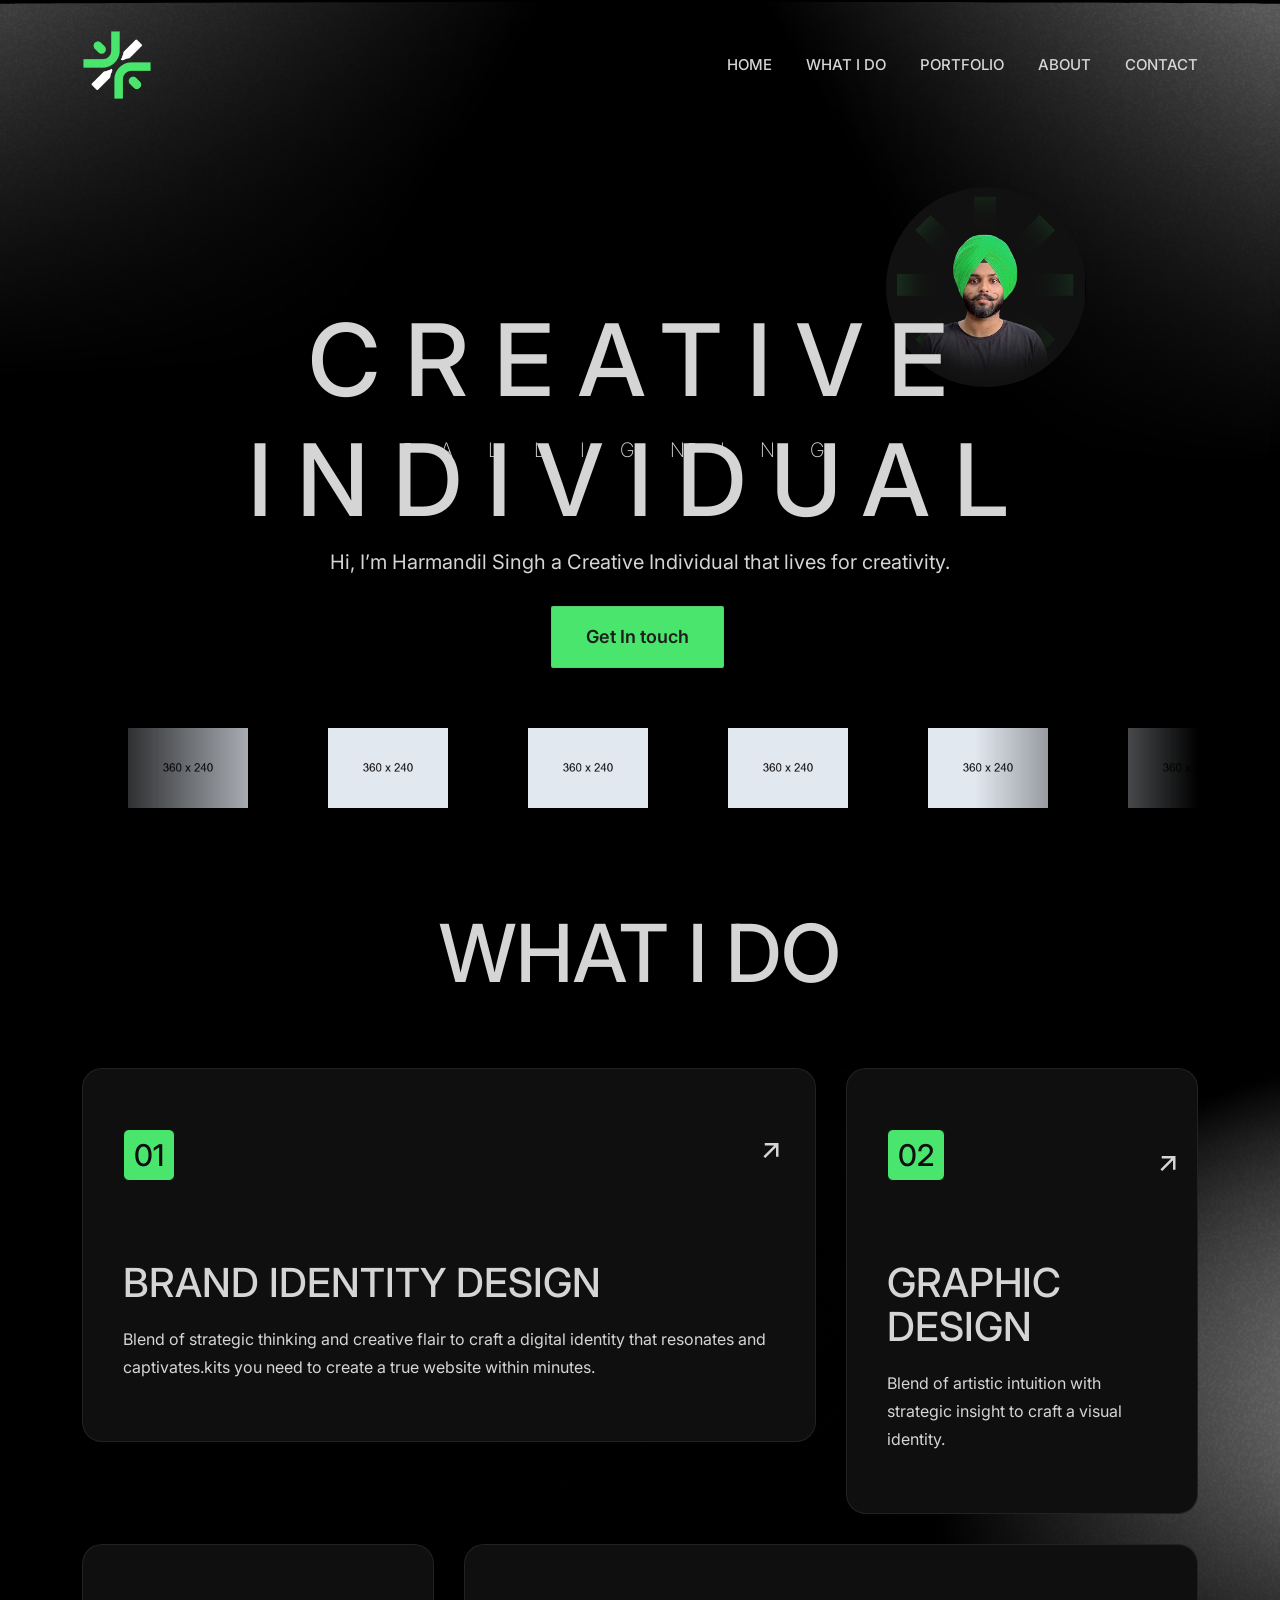
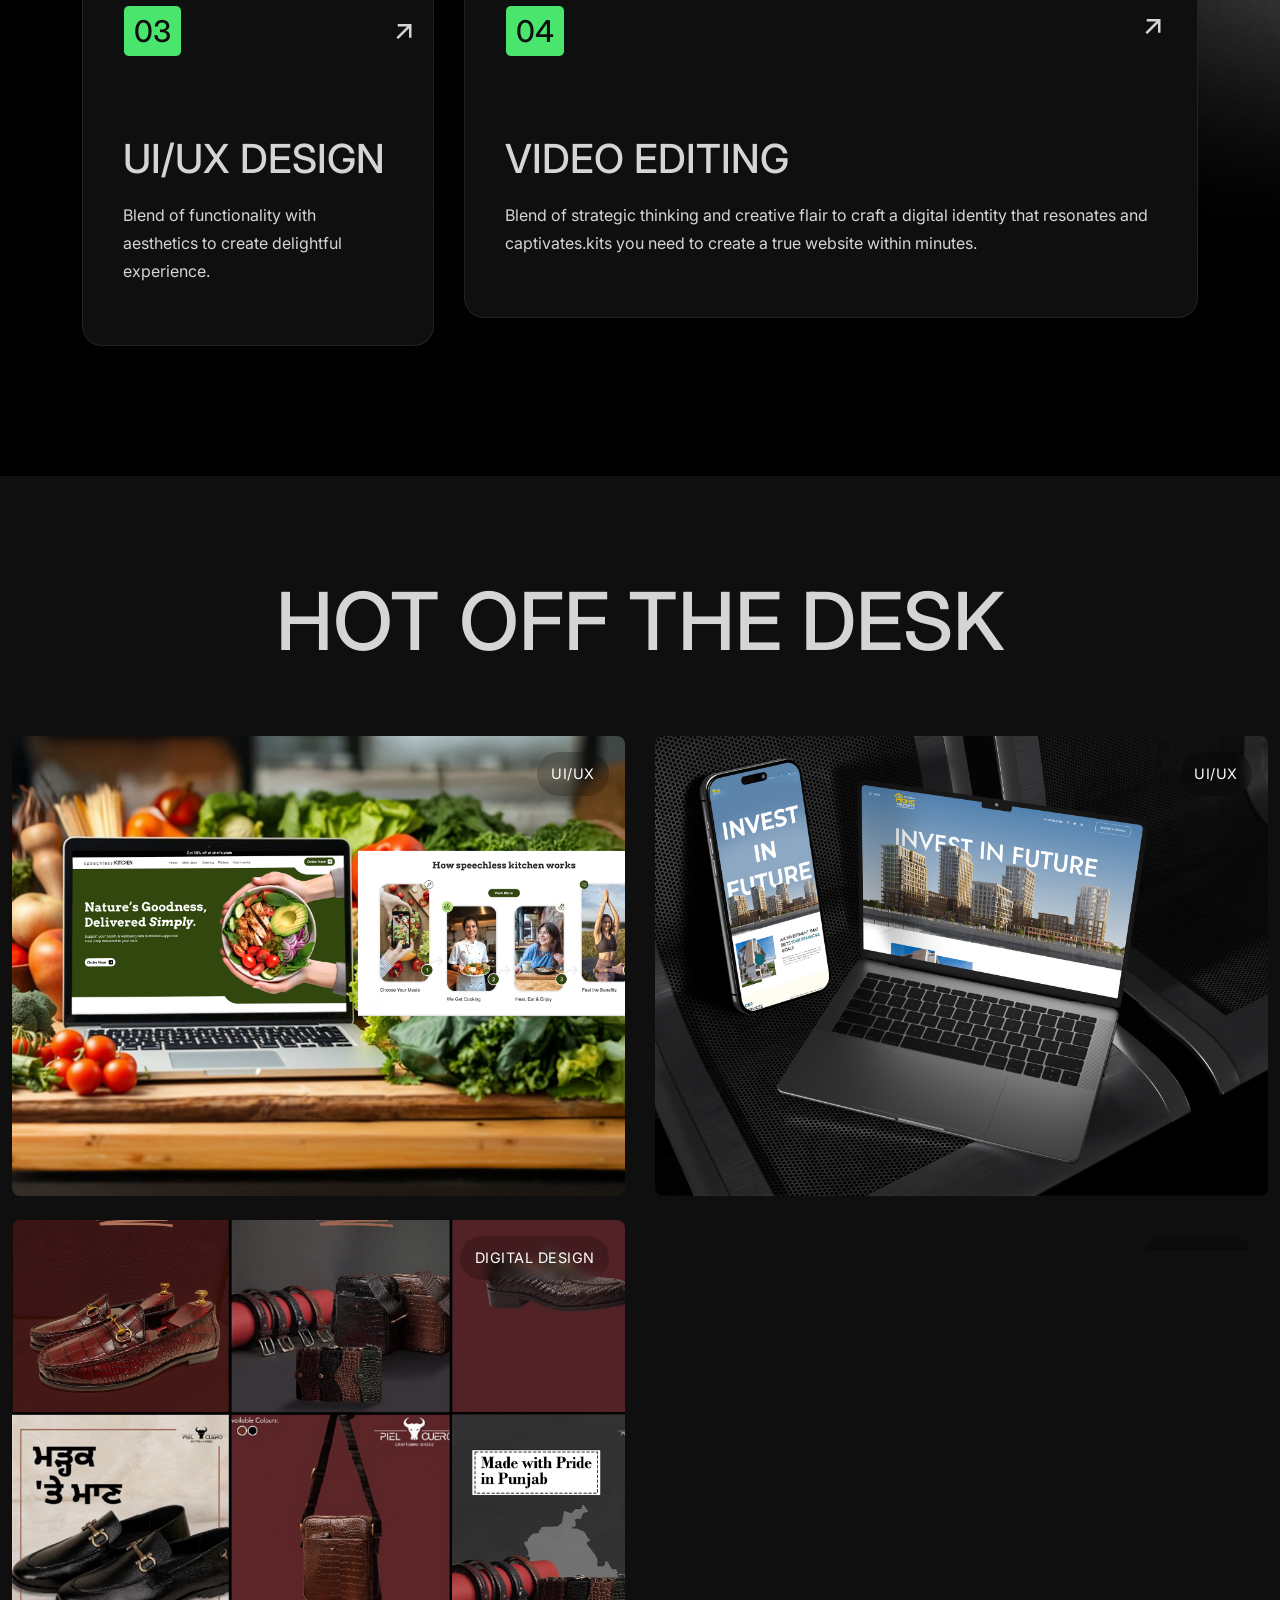
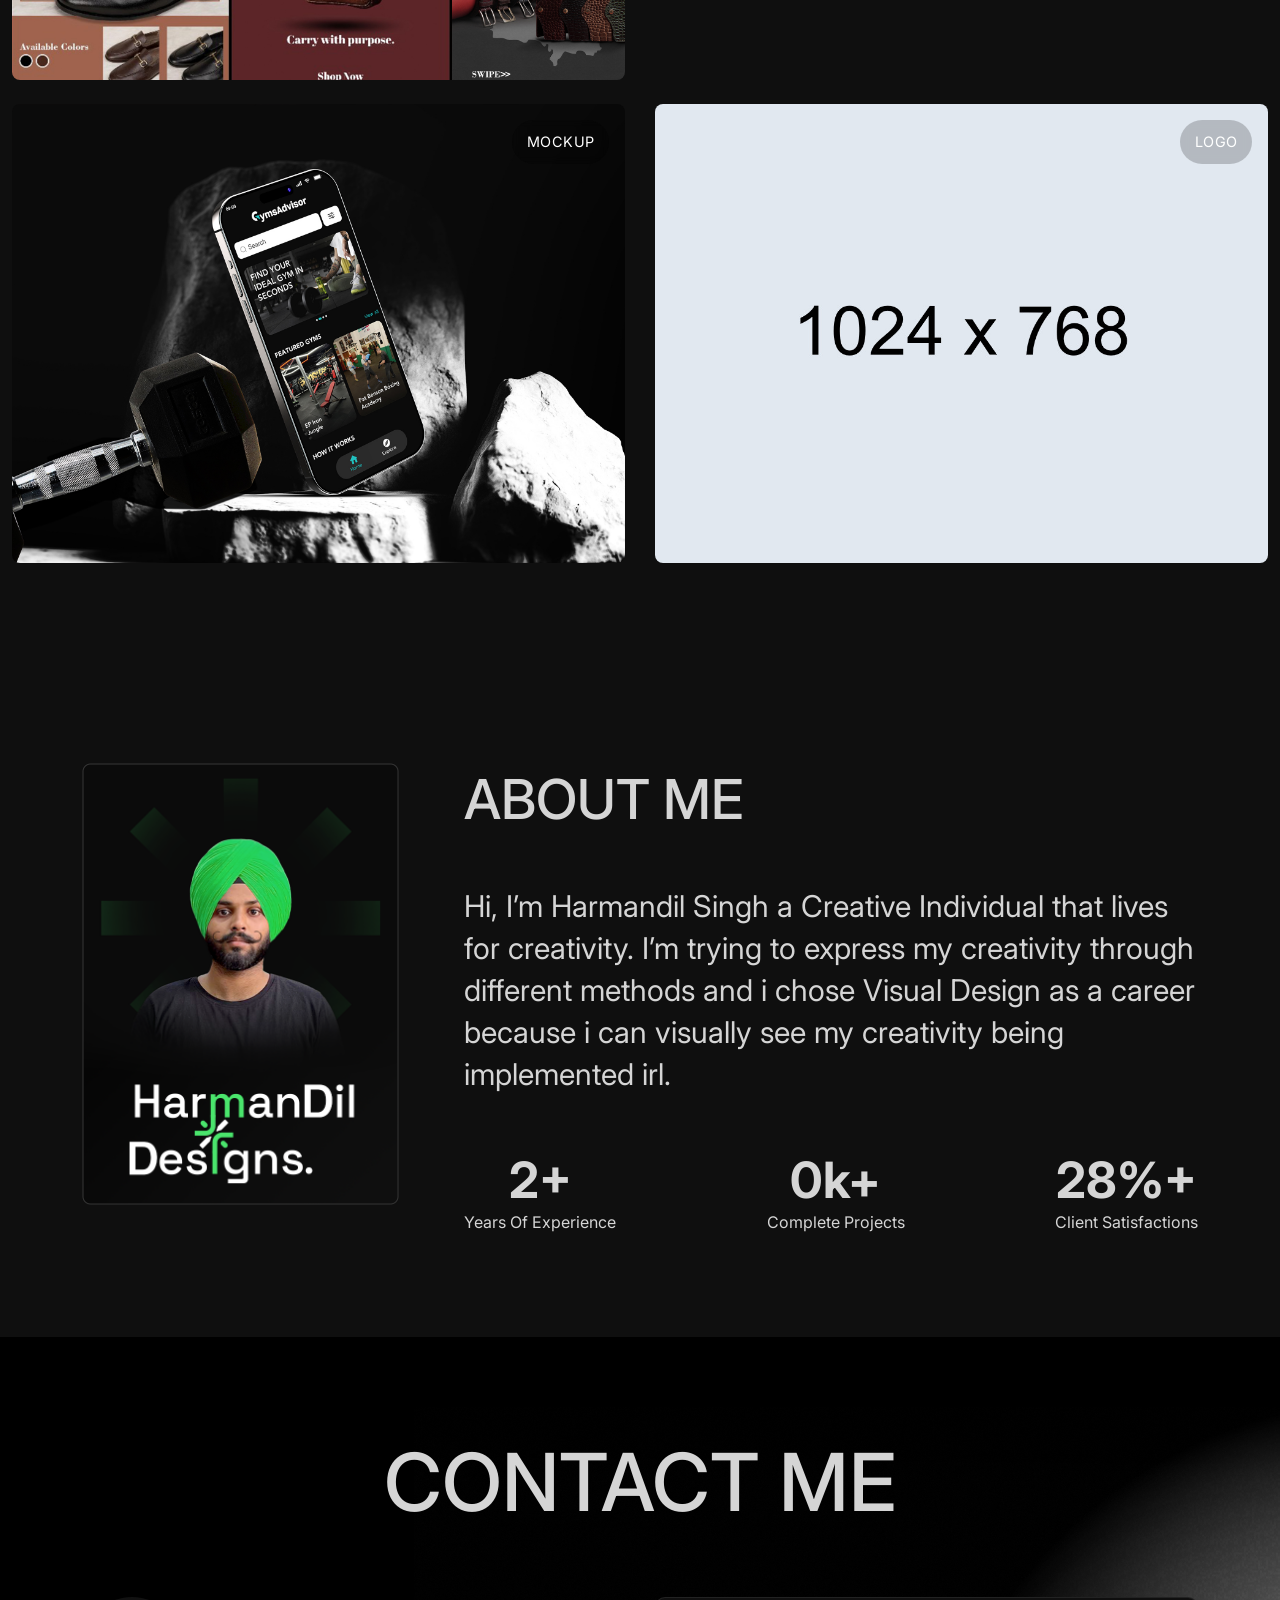
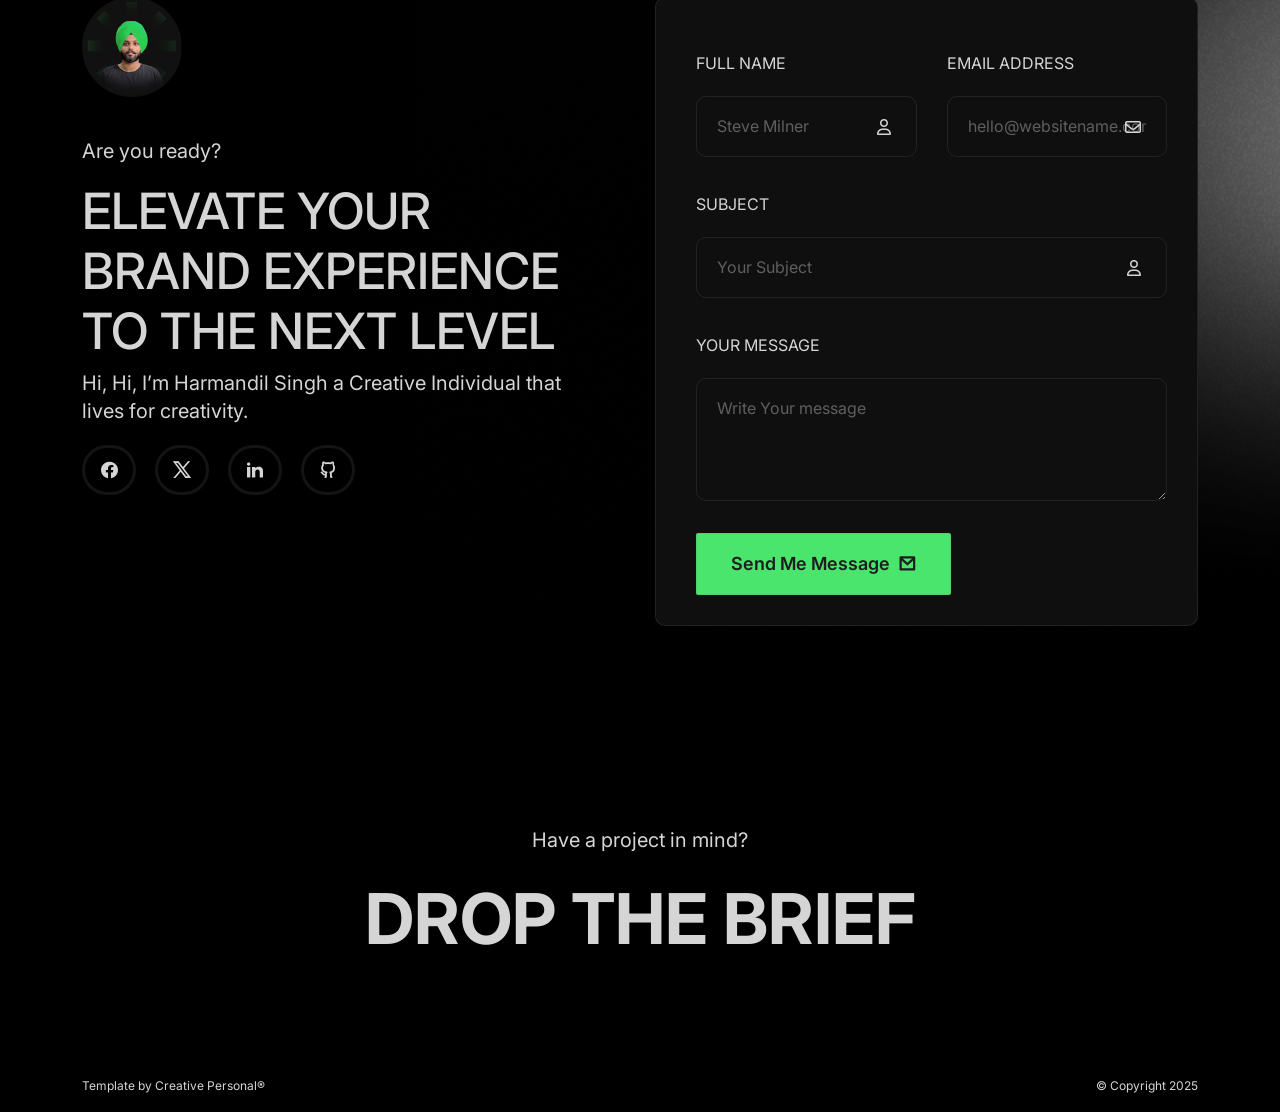
==== index-onepage.html @ 04f327f6 "Initial commit" ====
<!DOCTYPE html>
<html lang="en">

<head>
    <!-- META -->
    <meta charset="utf-8">
    <meta http-equiv="X-UA-Compatible" content="IE=edge">
    <meta name="viewport" content="width=device-width, initial-scale=1">
    <meta name="description" content="Noir - Modern Portfolio Template">
    <meta name="keywords" content="personal, portfolio new, html, one page, bootstrap, new html template, design, creative, onepage, clean, modern">
    <meta name="author" content="Tanvir Hossain">
    <!-- PAGE TITLE -->
    <title>HarmanDil Designs</title>
    <link rel="icon" type="image/x-icon" href="assets/images/favicon.png">
    <!-- ALL GOOGLE FONTS -->
    <link rel="preconnect" href="https://fonts.googleapis.com">
    <link rel="preconnect" href="https://fonts.gstatic.com" crossorigin>
    <link href="https://fonts.googleapis.com/css2?family=Inter:ital,opsz,wght@0,14..32,100..900;1,14..32,100..900&family=Plus+Jakarta+Sans:ital,wght@0,200..800;1,200..800&display=swap" rel="stylesheet">
    <!-- BOOTSTRAP CSS -->
    <link rel="stylesheet" href="assets/css/bootstrap.min.css" />
    <!-- FONT AWESOME CSS -->
    <link rel="stylesheet" href="assets/css/font-awesome-pro.css" />
    <!-- FONT AWESOME CSS -->
    <link rel="stylesheet" href="assets/fonts/remixicon.css" />
    <!-- MAGNIFIC CSS -->
    <link rel="stylesheet" href="assets/css/magnific-popup.css">
    <!-- NICE SELECT CSS -->
    <link rel="stylesheet" href="assets/css/nice-select.min.css" />
    <!-- ANIMATE CSS -->
    <link rel="stylesheet" href="assets/css/animate.min.css" />
    <!-- MOBILE MENU CSS -->
    <link rel="stylesheet" href="assets/css/mobilemenu.css" />
    <link rel="stylesheet" href="assets/css/swiper-bundle.css" />
    <!-- SPACING CSS -->
    <link rel="stylesheet" href="assets/css/spacing.css" />
    <link rel="stylesheet" href="assets/css/blog.css" />
    <!-- MAIN STYLE CSS -->
    <link rel="stylesheet" href="assets/css/style.css" />
    <!-- RESPONSIVE CSS -->
    <link rel="stylesheet" href="assets/css/responsive.css">
    <!-- HTML5 shim and Respond.js IE8 support of HTML5 elements and media queries -->
    <!-- WARNING: Respond.js doesn't work if you view the page via file:// -->
    <!--[if lt IE 9]>
      <script src="https://oss.maxcdn.com/html5shiv/3.7.2/html5shiv.min.js"></script>
      <script src="https://oss.maxcdn.com/respond/1.4.2/respond.min.js"></script>
    <![endif]-->
</head>

<body>
    <!-- START PRELOADER AREA-->
    <div class="preloader">
        <svg viewbox="0 0 1000 1000" preserveaspectratio="none">
            <path id="preloaderSvg" d="M0,1005S175,995,500,995s500,5,500,5V0H0Z"></path>
        </svg>
        <div class="preloader-heading">
            <div class="load-text">
                <span>A</span>
                <span>l</span>
                <span>l</span>
                <span>i</span>
                <span>g</span>
                <span>n</span>
                <span>i</span>
                <span>n</span>
                <span>g</span>        
            </div>
        </div>
    </div>
    <!-- END PRELOADER AREA -->
    <!-- START SCROOL UP DESIGN AREA -->
    <div class="progress-wrap cursor-pointer">
        <i class="ri-arrow-up-s-line"></i>
        <svg class="progress-circle svg-content" width="100%" height="100%" viewBox="-1 -1 102 102">
            <path d="M50,1 a49,49 0 0,1 0,98 a49,49 0 0,1 0,-98" />
        </svg>
    </div>
    <!-- / END SCROOL UP DESIGN AREA -->
    <!-- START MAGIC CURSOR AND BALL AREA-->
    <div id="magic-cursor">
        <div id="ball"></div>
    </div>
    <!-- / END MAGIC CURSOR AND BALL AREA-->
    <!-- START MENU DESIGN AREA-->
    <header class="main-header">
        <div class="header-upper">
            <div class="container">
                <div class="header-inner">
                    <div class="row align-items-center">
                        <div class="col-xl-2 col-lg-2 col-md-6 col-6 col-sm-3">
                            <div class="logo-area">
                                <div class="logo">
                                    <a href="index-onepage.html"><img src="assets/images/logo.png" alt=""></a>
                                </div>
                            </div>
                        </div>
                        <div class="col-xl-10 col-lg-10 col-md-6 col-6 col-sm-9">
                            <div class="main-menu">
                                <nav id="mobile-menu">
                                    <ul class="onepage">
                                        <li><a href="index-onepage.html" class="linkstyle">Home</a></li>
                                        <li><a href="#services" class="linkstyle">What I Do</a></li>
                                        <li><a href="three-column.html" class="linkstyle">Portfolio</a></li>
                                        <li><a href="#about" class="linkstyle">about</a></li>
                                        <li><a href="#contact" class="linkstyle">Contact</a></li>
                                    </ul>
                                </nav>
                            </div>
                            <div class="side-menu-icon d-lg-none text-end">
                                <a href="javascript:void(0)" class="info-toggle-btn f-right sidebar-toggle-btn"><i class="fal fa-bars"></i></a>
                            </div>
                        </div>
                    </div>
                </div>
            </div>
        </div>
    </header>
    <!-- // END MENU DESIGN AREA-->
    <!-- START MOBILE MENU DESIGN AREA-->
    <div class="sidebar__area">
        <div class="sidebar__wrapper">
            <div class="sidebar__close">
                <button class="sidebar__close-btn" id="sidebar__close-btn">
                    <i class="fal fa-times"></i>
                </button>
            </div>
            <div class="sidebar__content mt-50 mb-20">
                <div class="mobile-menu fix"></div>
            </div>
        </div>
    </div>
    <div class="body-overlay"></div>
    <!-- // END MOBILE MENU DESIGN AREA-->
    <!-- START HEADER DESIGN AREA -->
    <section id="home" class="main-hero-area">
        <div class="container">
            <div class="row">
                <div class="col-lg-12">
                    <!-- START HERO DESIGN AREA -->
                    <div class="hero-content wow fadeInUp text-center delay-0-2s">
                        <img src="assets/images/about/me.jpg" alt="">
                        <h2>Creative <br> Individual</h2>
                        <p>Hi, I’m Harmandil Singh a Creative Individual that lives for creativity.</p>
                        <a class="theme-btn" href="#contact">Get In touch</a>
                    </div>
                    <!-- / END HERO DESIGN AREA -->
                    <div class="company-list">
                        <div class="scroller" data-direction="left" data-speed="slow">
                            <div class="scroller__inner">
                                <img src="assets/images/client-logos/partner1.png" alt="Company" />
                                <img src="assets/images/client-logos/partner2.png" alt="Company" />
                                <img src="assets/images/client-logos/partner3.png" alt="Company" />
                                <img src="assets/images/client-logos/partner4.png" alt="Company" />
                                <img src="assets/images/client-logos/partner5.png" alt="Company" />
                                <img src="assets/images/client-logos/partner6.png" alt="Company" />
                                <img src="assets/images/client-logos/partner7.png" alt="Company" />
                            </div>
                        </div>
                    </div>
                </div>
            </div>
        </div>
    </section>
    <!-- / END HEADER DESIGN AREA -->
    <!-- START SERVICE DESIGN AREA -->
    <section id="services" class="services-area">
        <div class="container">
            <div class="row">
                <div class="col-xl-12 col-lg-12">
                    <div class="section-title section-black-title wow fadeInUp delay-0-2s">
                        <h2>What I Do</h2>
                    </div>
                </div>
            </div>
            <div class="row">
                <!-- START SINGLE SERVICE DESIGN AREA -->
                <div class="col-lg-8 col-md-7">
                    <div class="service-item wow fadeInUp delay-0-2s">
                        <i class="ri-arrow-right-up-line"></i>
                        <h5>01</h5>
                        <h4>Brand Identity Design</h4>
                        <p>Blend of strategic thinking and creative flair to craft a digital identity that resonates and captivates.kits you need to create a true website within minutes.</p>
                    </div>
                </div>
                <!-- / END SINGLE SERVICE DESIGN AREA -->
                <!-- START SINGLE SERVICE DESIGN AREA -->
                <div class="col-lg-4 col-md-5">
                    <div class="service-item wow fadeInUp delay-0-4s">
                        <i class="ri-arrow-right-up-line"></i>
                        <h5>02</h5>
                        <h4>Graphic Design</h4>
                        <p>Blend of artistic intuition with strategic insight to craft a visual identity.</p>
                    </div>
                </div>
                <!-- / END SINGLE SERVICE DESIGN AREA -->
                <!-- START SINGLE SERVICE DESIGN AREA -->
                <div class="col-lg-4 col-md-5">
                    <div class="service-item wow fadeInUp delay-0-6s">
                        <i class="ri-arrow-right-up-line"></i>
                        <h5>03</h5>
                        <h4>UI/UX Design</h4>
                        <p>Blend of functionality with aesthetics to create delightful experience.</p>
                    </div>
                </div>
                <!-- / END SINGLE SERVICE DESIGN AREA -->
                <!-- START SINGLE SERVICE DESIGN AREA -->
                <div class="col-lg-8 col-md-7">
                    <div class="service-item wow fadeInUp delay-0-8s">
                        <i class="ri-arrow-right-up-line"></i>
                        <h5>04</h5>
                        <h4>Video Editing</h4>
                        <p>Blend of strategic thinking and creative flair to craft a digital identity that resonates and captivates.kits you need to create a true website within minutes.</p>
                    </div>
                </div>
                <!-- / END SINGLE SERVICE DESIGN AREA -->
            </div>
        </div>
    </section>
    <!-- / END SERVICE DESIGN AREA -->
    <!-- START PORTFOLIO DESIGN AREA -->
    <div class="projects-area" id="projects">
        <div class="row">
            <div class="col-xl-12 col-lg-12">
                <div class="section-title section-white-title wow fadeInUp delay-0-2s text-center">
                    <h2>Hot Off the Desk</h2>
                </div>
            </div>
        </div>
        <div class="container-fluid">
            <div class="row g-4 portfolio-grid">
                <!-- START SINGLE PORTFOLIO DESIGN AREA -->
                <div class="col-md-6 col-xl-6 portfolio-item category-1">
                    <a href="assets/images/projects/work1.jpg" class="work-popup">
                        <div class="portfolio-box">
                            <!-- Image -->
                            <img src="assets/images/projects/work1.jpg" alt="" data-rjs="2">
                            <!-- Category -->
                            <span class="portfolio-category">UI/UX</span>
                            <!-- Caption -->
                            <div class="portfolio-caption">
                                <h1>Healthy Food Delivery Website</h1>
                            </div>
                        </div>
                    </a>
                </div>
                <!-- // END SINGLE PORTFOLIO DESIGN AREA -->
                <!-- START SINGLE PORTFOLIO DESIGN AREA -->
                <div class="col-md-6 col-xl-6 portfolio-item category-2">
                    <a href="/real-estate-landing-page.html">                        
                        <div class="portfolio-box">
                            <!-- Image -->
                            <img src="assets/images/projects/work2.jpg" alt="" data-rjs="2">
                            <!-- Category -->
                            <span class="portfolio-category">UI/UX</span>
                            <!-- Caption -->
                            <div class="portfolio-caption">
                                <h1>Real Estate Landing Page</h1>
                            </div>
                        </div>
                    </a>
                </div>
                <!-- // END SINGLE PORTFOLIO DESIGN AREA -->
                <!-- START SINGLE PORTFOLIO DESIGN AREA -->
                <div class="col-md-6 col-xl-6 portfolio-item category-2">
                    <a href="/social-media-leather-goods-brand.html">
                        <div class="portfolio-box">
                            <!-- Image -->
                            <img src="assets/images/projects/work3.jpg" alt="" data-rjs="2">
                            <!-- Category -->
                            <span class="portfolio-category">Digital Design</span>
                            <!-- Caption -->
                            <div class="portfolio-caption">
                                <h1>Social Media - Piel Cuero</h1>
                            </div>
                        </div>
                    </a>
                </div>
                <!-- // END SINGLE PORTFOLIO DESIGN AREA -->
                <!-- START SINGLE PORTFOLIO DESIGN AREA -->
                <div class="col-md-6 col-xl-6 portfolio-item category-1">
                    <a href="/restaurant-branding.html">
                        <div class="portfolio-box">
                            <!-- Image -->
                            <img src="assets/images/projects/work4.jpg" alt="" data-rjs="2">
                            <!-- Category -->
                            <span class="portfolio-category">Branding</span>
                            <!-- Caption -->
                            <div class="portfolio-caption">
                                <h1>Restaurant Branding</h1>
                            </div>
                        </div>
                    </a>
                </div>
                <!-- // END SINGLE PORTFOLIO DESIGN AREA -->
                <!-- START SINGLE PORTFOLIO DESIGN AREA -->
                <div class="col-md-6 col-xl-6 portfolio-item category-2">
                    <a href="assets/images/projects/work5.jpg" class="work-popup">
                        <div class="portfolio-box">
                            <!-- Image -->
                            <img src="assets/images/projects/work5.jpg" alt="" data-rjs="2">
                            <!-- Category -->
                            <span class="portfolio-category">Mockup</span>
                            <!-- Caption -->
                            <div class="portfolio-caption">
                                <h1>Gym Finder & Review App</h1>
                            </div>
                        </div>
                    </a>
                </div>
                <!-- // END SINGLE PORTFOLIO DESIGN AREA -->
                <!-- START SINGLE PORTFOLIO DESIGN AREA -->
                <div class="col-md-6 col-xl-6 portfolio-item category-2">
                    <a href="assets/images/projects/work6.jpg" class="work-popup">
                        <div class="portfolio-box">
                            <!-- Image -->
                            <img src="assets/images/projects/work6.jpg" alt="" data-rjs="2">
                            <!-- Category -->
                            <span class="portfolio-category">logo</span>
                            <!-- Caption -->
                            <div class="portfolio-caption">
                                <h1>Rose Flower</h1>
                            </div>
                        </div>
                    </a>
                </div>
                <!-- // END SINGLE PORTFOLIO DESIGN AREA -->
            </div>
        </div>
    </div>
    <!-- // END PORTFOLIO DESIGN AREA -->
    <!-- START ABOUT DESIGN AREA -->
    <section id="about" class="about-area">
        <div class="container">
            <div class="row">
                <div class="col-xl-12 col-lg-12">
                    <!-- <div class="section-title section-white-title wow fadeInUp delay-0-2s">
                        <h2>About Me</h2>
                    </div> -->
                </div>
            </div>
            <div class="row">
                <!-- START ABOUT TEXT DESIGN AREA -->
                <div class="col-lg-4 col-sm-12 about-image">
                    <img src="assets/images/about/me_full.png" alt="">
                </div>
                <div class="col-lg-8 col-sm-12">
                    <div class="about-content-part wow fadeInUp delay-0-2s">
                           <h2>ABOUT ME</h2>
                           <br/>
                    <p>Hi, I’m Harmandil Singh a Creative Individual that lives for creativity. I’m trying to express my creativity through different methods and i chose Visual Design as a career because i can visually see my creativity being implemented irl.</p>
                    </div>
                    <!-- START COUNTER DESIGN AREA -->
                    <div class="hero-counter-area d-flex justify-content-between wow fadeInUp delay-0-4s">
                        <div class="counter-item counter-text-wrap">
                            <span class="count-text plus" data-speed="3000" data-stop="8">0</span>
                            <span class="counter-title">Years Of Experience</span>
                        </div>
                        <div class="counter-item counter-text-wrap">
                            <span class="count-text k-plus" data-speed="3000" data-stop="1">0</span>
                            <span class="counter-title">Complete Projects</span>
                        </div>
                        <div class="counter-item counter-text-wrap">
                            <span class="count-text percent" data-speed="3000" data-stop="90">0</span>
                            <span class="counter-title">Client Satisfactions</span>
                        </div>
                    </div>
                    <!-- / END COUNTER DESIGN AREA -->
                </div>
                <!-- / END ABOUT TEXT DESIGN AREA -->
            </div>
        </div>
    </section>
    <!-- / END ABOUT DESIGN AREA -->
    <!-- START CONTACT DESIGN AREA -->
    <section id="contact" class="contact-area">
        <div class="container">
            <div class="row">
                <div class="col-xl-12 col-lg-12">
                    <div class="section-title section-black-title wow fadeInUp delay-0-2s">
                        <h2>Contact Me</h2>
                    </div>
                </div>
            </div>
            <div class="row">
                <div class="col-lg-6">
                    <div class="contact-content-part  wow fadeInUp delay-0-2s">
                        <img src="assets/images/about/me.jpg" alt="">
                        <p> Are you ready?</p>
                        <h2> Elevate Your Brand experience to the next level</h2>
                        <p>Hi, Hi, I’m Harmandil Singh a Creative Individual that lives for creativity.</p>
                        <!-- START CONTACT SINGLEDESIGN AREA -->
                        <div class="single-contact wow fadeInUp" data-wow-delay=".6s">
                            <div class="about-social">
                                <ul>
                                    <li><a href=""><i class="ri-facebook-circle-fill"></i></a></li>
                                    <li><a href=""><i class="ri-twitter-x-line"></i></a></li>
                                    <li><a href=""><i class="ri-linkedin-fill"></i></a></li>
                                    <li><a href=""><i class="ri-github-line"></i></a></li>
                                </ul>
                            </div>
                        </div>
                        <!-- / END CONTACT SINGLEDESIGN AREA -->
                    </div>
                </div>
                <!-- START CONTACT FORM DESIGN AREA -->
                <div class="col-lg-6">
                    <div class="contact-form contact-form-area wow fadeInUp delay-0-4s">
                        <form id="contactForm" class="contact-form" action="#" method="post">
                            <div class="row">
                                <div class="col-md-6">
                                    <div class="form-group">
                                        <label for="name">Full Name</label>
                                        <input type="text" id="name" class="form-control" value="" placeholder="Steve Milner" required="" data-error="Please enter your Name" />
                                        <label for="name" class="for-icon"><i class="far fa-user"></i></label>
                                        <div class="help-block with-errors"></div>
                                    </div>
                                </div>
                                <div class="col-md-6">
                                    <div class="form-group">
                                        <label for="email">Email Address</label>
                                        <input type="email" id="email" class="form-control" value="" placeholder="hello@websitename.com" required="" data-error="Please enter your Email" />
                                        <label for="email" class="for-icon"><i class="far fa-envelope"></i></label>
                                        <div class="help-block with-errors"></div>
                                    </div>
                                </div>
                                <div class="col-md-12">
                                    <div class="form-group">
                                        <label for="name">Subject</label>
                                        <input type="text" id="subject" class="form-control" value="" placeholder="Your Subject" required="" data-error="Please enter your Name" />
                                        <label for="name" class="for-icon"><i class="far fa-user"></i></label>
                                        <div class="help-block with-errors"></div>
                                    </div>
                                </div>
                                <div class="col-md-12">
                                    <div class="form-group">
                                        <label for="message">Your Message</label>
                                        <textarea name="message" id="message" class="form-control" rows="4" placeholder="Write Your message" required="" data-error="Please Write your Message"></textarea>
                                        <div class="help-block with-errors"></div>
                                    </div>
                                </div>
                                <div class="col-md-12">
                                    <div class="form-group mb-0">
                                        <button type="submit" class="theme-btn">
                                            Send Me Message <i class="ri-mail-line"></i>
                                        </button>
                                        <div id="msgSubmit" class="hidden"></div>
                                    </div>
                                </div>
                                <div class="col-md-12 text-center">
                                    <p class="input-success">We have received your mail, We will get back to you soon!</p>
                                    <p class="input-error">Sorry, Message could not send! Please try again.</p>
                                </div>
                            </div>
                        </form>
                    </div>
                </div>
                <!-- / END CONTACT FORM DESIGN AREA -->
            </div>
        </div>
    </section>
    <!-- / END CONTACT DESIGN AREA -->
    <!-- START FOOTER DESIGN AREA -->
    <footer class="main-footer">
        <div class="container">
            <div class="row">
                <div class="col-lg-12">
                    <div class="footer-top">
                        <p> Have a project in mind?</p>
                        <h2><a href="mailto:harmandildesigns@gmail.com">Drop the Brief</a></h2>
                    </div>
                </div>
            </div>
            <div class="row">
                <div class="col-lg-6 col-sm-6">
                    <p class="copy-left-text">Template by <a href="https://themeforest.net/user/creativepersonal/portfolio">Creative Personal®</a></p>
                </div>
                <div class="col-lg-6 col-sm-6">
                    <p class="copy-right-text">&copy; Copyright 2025</p>
                </div>
            </div>
        </div>
    </footer>
    <!-- / END FOOTER DESIGN AREA -->
    <!-- JQUERY JS -->
    <script src="assets/js/jquery-3.6.0.min.js"></script>
    <!-- BOOTSTRAP JS-->
    <script src="assets/js/bootstrap.min.js"></script>
    <!-- APPEAR JS -->
    <script src="assets/js/appear.min.js"></script>
    <!-- MAGNIFICANT JS -->
    <script src="assets/js/jquery.magnific-popup.min.js"></script>
    <!-- MOBILE MENU JS-->
    <script src="assets/js/mobilemenu.js"></script>
    <!-- GSAP AND LOCOMOTIV JS-->
    <script src="assets/js/gsap.min.js"></script>
    <script src="assets/js/ScrollTrigger.min.js"></script>
    <script src="assets/js/lenis.js"></script>
    <!-- SWIPPER JS-->
    <script src="assets/js/swiper-bundle.js"></script>
    <!-- NICE SELECT JS-->
    <script src="assets/js/jquery.nice-select.min.js"></script>
    <!-- IMAGE LOADER JS-->
    <script src="assets/js/imagesloaded.pkgd.min.js"></script>
    <!-- ISOTOPE JS-->
    <script src="assets/js/isotope.pkgd.min.js"></script>
    <!--  WOW ANIMATION JS-->
    <script src="assets/js/wow.min.js"></script>
    <!-- SCRIPT JS-->
    <script src="assets/js/script.js"></script>
</body>

</html>
---- assets/css/mobilemenu.css ----
/*! #######################################################################

	MeanMenu 2.0.7
	--------

	To be used with jquery.meanmenu.js by Chris Wharton (http://www.meanthemes.com/plugins/meanmenu/)

####################################################################### */

/* hide the link until viewport size is reached */
a.meanmenu-reveal {
	display: none;
}

/* when under viewport size, .mean-container is added to body */
.mean-container .mean-bar {
	float: left;
	width: 100%;
	position: relative;
	background: #070337;
	padding: 4px 0;
	min-height: 42px;
	z-index: 999999;
}

.mean-container a.meanmenu-reveal {
	width: 22px;
	height: 22px;
	padding: 13px 13px 11px 13px;
	position: absolute;
	top: 0;
	right: 0;
	cursor: pointer;
	color: #fff;
	text-decoration: none;
	font-size: 16px;
	text-indent: -9999em;
	line-height: 22px;
	font-size: 1px;
	display: block;
	font-family: Arial, Helvetica, sans-serif;
	font-weight: 700;
}

.mean-container a.meanmenu-reveal span {
	display: block;
	background: #fff;
	height: 3px;
	margin-top: 3px;
}

.mean-container .mean-nav {
	float: left;
	width: 100%;
	background: #070337;
	margin-top: 44px;
}

.mean-container .mean-nav ul {
	padding: 0;
	margin: 0;
	width: 100%;
	list-style-type: none;
}

.mean-container .mean-nav ul li {
	position: relative;
	float: left;
	width: 100%;
}

.mean-container .mean-nav ul li a {
	display: block;
	float: left;
	width: 90%;
	padding: 10px 5%;
	margin: 0;
	text-align: left;
	color: #fff;
	border-top: 1px solid #e0e3ed;
	text-decoration: none;
	text-transform: uppercase;
}

.mean-container .mean-nav ul li li a {
	width: 80%;
	padding: 10px 10%;
	text-shadow: none !important;
	visibility: visible;
}

.mean-container .mean-nav ul li.mean-last a {
	border-bottom: none;
	margin-bottom: 0;
}

.mean-container .mean-nav ul li li li a {
	width: 70%;
	padding: 10px 15%;
}

.mean-container .mean-nav ul li li li li a {
	width: 60%;
	padding: 10px 20%;
}

.mean-container .mean-nav ul li li li li li a {
	width: 50%;
	padding: 10px 25%;
}


.mean-container .mean-nav ul li a.mean-expand {
	margin-top: 1px;
	width: 26px;
	height: 32px;
	text-align: center;
	position: absolute;
	right: 0;
	top: 0;
	z-index: 2;
	font-weight: 700;
	background: transparent;
	border: none !important;
	font-size: 14px;
}




.mean-container .mean-push {
	float: left;
	width: 100%;
	padding: 0;
	margin: 0;
	clear: both;
}

.mean-nav .wrapper {
	width: 100%;
	padding: 0;
	margin: 0;
}

/* Fix for box sizing on Foundation Framework etc. */
.mean-container .mean-bar, .mean-container .mean-bar * {
	-webkit-box-sizing: content-box;
	-moz-box-sizing: content-box;
	box-sizing: content-box;
}


.mean-remove {
	display: none !important;
}
---- assets/css/spacing.css ----
/*
* ----------------------------------------------------------------------------------------
Author       : Tanvir Hossain
Template Name: Noir - Premium Portfolio Template
Version      : 1.0                                          
* ----------------------------------------------------------------------------------------
*/
/*
* ----------------------------------------------------------------------------------------
*PADDING MARGIN
* ----------------------------------------------------------------------------------------
*/
.p-5 {
    padding: 5px !important;
}

.p-10 {
    padding: 10px;
}

.p-15 {
    padding: 15px;
}

.p-20 {
    padding: 20px;
}

.p-25 {
    padding: 25px;
}

.p-30 {
    padding: 30px;
}

.p-35 {
    padding: 35px;
}

.p-40 {
    padding: 40px;
}

.p-45 {
    padding: 45px;
}

.p-50 {
    padding: 50px;
}

.p-55 {
    padding: 55px;
}

.p-60 {
    padding: 60px;
}

.p-65 {
    padding: 65px;
}

.p-70 {
    padding: 70px;
}

.p-75 {
    padding: 75px;
}

.p-80 {
    padding: 80px;
}

.p-85 {
    padding: 85px;
}

.p-90 {
    padding: 90px;
}

.p-95 {
    padding: 95px;
}

.p-100 {
    padding: 100px;
}

.p-105 {
    padding: 105px;
}

.p-110 {
    padding: 110px;
}

.p-115 {
    padding: 115px;
}

.p-120 {
    padding: 120px;
}

.p-125 {
    padding: 125px;
}

.p-130 {
    padding: 130px;
}

.p-135 {
    padding: 135px;
}

.p-140 {
    padding: 140px;
}

.p-145 {
    padding: 145px;
}

.p-150 {
    padding: 150px;
}

.p-155 {
    padding: 155px;
}

.p-160 {
    padding: 160px;
}

.p-165 {
    padding: 165px;
}

.p-170 {
    padding: 170px;
}

.p-175 {
    padding: 175px;
}

.p-180 {
    padding: 180px;
}

.p-185 {
    padding: 185px;
}

.p-190 {
    padding: 190px;
}

.p-195 {
    padding: 195px;
}

.p-200 {
    padding: 200px;
}

.p-205 {
    padding: 205px;
}

.p-210 {
    padding: 210px;
}

.p-215 {
    padding: 215px;
}

.p-220 {
    padding: 220px;
}

.p-225 {
    padding: 225px;
}

.p-230 {
    padding: 230px;
}

.p-235 {
    padding: 235px;
}

.p-240 {
    padding: 240px;
}

.p-245 {
    padding: 245px;
}

.p-250 {
    padding: 250px;
}

/* Padding Top */
.pt-5,
.py-5 {
    padding-top: 5px !important;
}

.pt-10,
.py-10 {
    padding-top: 10px;
}

.pt-15,
.py-15 {
    padding-top: 15px;
}

.pt-20,
.py-20 {
    padding-top: 20px;
}

.pt-25,
.py-25 {
    padding-top: 25px;
}

.pt-30,
.py-30 {
    padding-top: 30px;
}

.pt-35,
.py-35 {
    padding-top: 35px;
}

.pt-40,
.py-40 {
    padding-top: 40px;
}

.pt-45,
.py-45 {
    padding-top: 45px;
}

.pt-50,
.py-50 {
    padding-top: 50px;
}

.pt-55,
.py-55 {
    padding-top: 55px;
}

.pt-60,
.py-60 {
    padding-top: 60px;
}

.pt-65,
.py-65 {
    padding-top: 65px;
}

.pt-70,
.py-70 {
    padding-top: 70px;
}

.pt-75,
.py-75 {
    padding-top: 75px;
}

.pt-80,
.py-80 {
    padding-top: 80px;
}

.pt-85,
.py-85 {
    padding-top: 85px;
}

.pt-90,
.py-90 {
    padding-top: 90px;
}

.pt-95,
.py-95 {
    padding-top: 95px;
}

.pt-100,
.py-100 {
    padding-top: 100px;
}

.pt-105,
.py-105 {
    padding-top: 105px;
}

.pt-110,
.py-110 {
    padding-top: 110px;
}

.pt-115,
.py-115 {
    padding-top: 115px;
}

.pt-120,
.py-120 {
    padding-top: 120px;
}

.pt-125,
.py-125 {
    padding-top: 125px;
}

.pt-130,
.py-130 {
    padding-top: 130px;
}

.pt-135,
.py-135 {
    padding-top: 135px;
}

.pt-140,
.py-140 {
    padding-top: 140px;
}

.pt-145,
.py-145 {
    padding-top: 145px;
}

.pt-150,
.py-150 {
    padding-top: 150px;
}

.pt-155,
.py-155 {
    padding-top: 155px;
}

.pt-160,
.py-160 {
    padding-top: 160px;
}

.pt-165,
.py-165 {
    padding-top: 165px;
}

.pt-170,
.py-170 {
    padding-top: 170px;
}

.pt-175,
.py-175 {
    padding-top: 175px;
}

.pt-180,
.py-180 {
    padding-top: 180px;
}

.pt-185,
.py-185 {
    padding-top: 185px;
}

.pt-190,
.py-190 {
    padding-top: 190px;
}

.pt-195,
.py-195 {
    padding-top: 195px;
}

.pt-200,
.py-200 {
    padding-top: 200px;
}

.pt-205,
.py-205 {
    padding-top: 205px;
}

.pt-210,
.py-210 {
    padding-top: 210px;
}

.pt-215,
.py-215 {
    padding-top: 215px;
}

.pt-220,
.py-220 {
    padding-top: 220px;
}

.pt-225,
.py-225 {
    padding-top: 225px;
}

.pt-230,
.py-230 {
    padding-top: 230px;
}

.pt-235,
.py-235 {
    padding-top: 235px;
}

.pt-240,
.py-240 {
    padding-top: 240px;
}

.pt-245,
.py-245 {
    padding-top: 245px;
}

.pt-250,
.py-250 {
    padding-top: 250px;
}

/* Padding Bottom */
.pb-5,
.py-5 {
    padding-bottom: 5px !important;
}

.pb-10,
.py-10 {
    padding-bottom: 10px;
}

.pb-15,
.py-15 {
    padding-bottom: 15px;
}

.pb-20,
.py-20 {
    padding-bottom: 20px;
}

.pb-25,
.py-25 {
    padding-bottom: 25px;
}

.pb-30,
.py-30 {
    padding-bottom: 30px;
}

.pb-35,
.py-35 {
    padding-bottom: 35px;
}

.pb-40,
.py-40 {
    padding-bottom: 40px;
}

.pb-45,
.py-45 {
    padding-bottom: 45px;
}

.pb-50,
.py-50 {
    padding-bottom: 50px;
}

.pb-55,
.py-55 {
    padding-bottom: 55px;
}

.pb-60,
.py-60 {
    padding-bottom: 60px;
}

.pb-65,
.py-65 {
    padding-bottom: 65px;
}

.pb-70,
.py-70 {
    padding-bottom: 70px;
}

.pb-75,
.py-75 {
    padding-bottom: 75px;
}

.pb-80,
.py-80 {
    padding-bottom: 80px;
}

.pb-85,
.py-85 {
    padding-bottom: 85px;
}

.pb-90,
.py-90 {
    padding-bottom: 90px;
}

.pb-95,
.py-95 {
    padding-bottom: 95px;
}

.pb-100,
.py-100 {
    padding-bottom: 100px;
}

.pb-105,
.py-105 {
    padding-bottom: 105px;
}

.pb-110,
.py-110 {
    padding-bottom: 110px;
}

.pb-115,
.py-115 {
    padding-bottom: 115px;
}

.pb-120,
.py-120 {
    padding-bottom: 120px;
}

.pb-125,
.py-125 {
    padding-bottom: 125px;
}

.pb-130,
.py-130 {
    padding-bottom: 130px;
}

.pb-135,
.py-135 {
    padding-bottom: 135px;
}

.pb-140,
.py-140 {
    padding-bottom: 140px;
}

.pb-145,
.py-145 {
    padding-bottom: 145px;
}

.pb-150,
.py-150 {
    padding-bottom: 150px;
}

.pb-155,
.py-155 {
    padding-bottom: 155px;
}

.pb-160,
.py-160 {
    padding-bottom: 160px;
}

.pb-165,
.py-165 {
    padding-bottom: 165px;
}

.pb-170,
.py-170 {
    padding-bottom: 170px;
}

.pb-175,
.py-175 {
    padding-bottom: 175px;
}

.pb-180,
.py-180 {
    padding-bottom: 180px;
}

.pb-185,
.py-185 {
    padding-bottom: 185px;
}

.pb-190,
.py-190 {
    padding-bottom: 190px;
}

.pb-195,
.py-195 {
    padding-bottom: 195px;
}

.pb-200,
.py-200 {
    padding-bottom: 200px;
}

.pb-205,
.py-205 {
    padding-bottom: 205px;
}

.pb-210,
.py-210 {
    padding-bottom: 210px;
}

.pb-215,
.py-215 {
    padding-bottom: 215px;
}

.pb-220,
.py-220 {
    padding-bottom: 220px;
}

.pb-225,
.py-225 {
    padding-bottom: 225px;
}

.pb-230,
.py-230 {
    padding-bottom: 230px;
}

.pb-235,
.py-235 {
    padding-bottom: 235px;
}

.pb-240,
.py-240 {
    padding-bottom: 240px;
}

.pb-245,
.py-245 {
    padding-bottom: 245px;
}

.pb-250,
.py-250 {
    padding-bottom: 250px;
}

/* Margin Around */
.m-5 {
    margin: 5px !important;
}

.m-10 {
    margin: 10px;
}

.m-15 {
    margin: 15px;
}

.m-20 {
    margin: 20px;
}

.m-25 {
    margin: 25px;
}

.m-30 {
    margin: 30px;
}

.m-35 {
    margin: 35px;
}

.m-40 {
    margin: 40px;
}

.m-45 {
    margin: 45px;
}

.m-50 {
    margin: 50px;
}

.m-55 {
    margin: 55px;
}

.m-60 {
    margin: 60px;
}

.m-65 {
    margin: 65px;
}

.m-70 {
    margin: 70px;
}

.m-75 {
    margin: 75px;
}

.m-80 {
    margin: 80px;
}

.m-85 {
    margin: 85px;
}

.m-90 {
    margin: 90px;
}

.m-95 {
    margin: 95px;
}

.m-100 {
    margin: 100px;
}

.m-105 {
    margin: 105px;
}

.m-110 {
    margin: 110px;
}

.m-115 {
    margin: 115px;
}

.m-120 {
    margin: 120px;
}

.m-125 {
    margin: 125px;
}

.m-130 {
    margin: 130px;
}

.m-135 {
    margin: 135px;
}

.m-140 {
    margin: 140px;
}

.m-145 {
    margin: 145px;
}

.m-150 {
    margin: 150px;
}

.m-155 {
    margin: 155px;
}

.m-160 {
    margin: 160px;
}

.m-165 {
    margin: 165px;
}

.m-170 {
    margin: 170px;
}

.m-175 {
    margin: 175px;
}

.m-180 {
    margin: 180px;
}

.m-185 {
    margin: 185px;
}

.m-190 {
    margin: 190px;
}

.m-195 {
    margin: 195px;
}

.m-200 {
    margin: 200px;
}

.m-205 {
    margin: 205px;
}

.m-210 {
    margin: 210px;
}

.m-215 {
    margin: 215px;
}

.m-220 {
    margin: 220px;
}

.m-225 {
    margin: 225px;
}

.m-230 {
    margin: 230px;
}

.m-235 {
    margin: 235px;
}

.m-240 {
    margin: 240px;
}

.m-245 {
    margin: 245px;
}

.m-250 {
    margin: 250px;
}

/* Margin Top */
.mt-5,
.my-5 {
    margin-top: 5px !important;
}

.mt-10,
.my-10 {
    margin-top: 10px;
}

.mt-15,
.my-15 {
    margin-top: 15px;
}

.mt-20,
.my-20 {
    margin-top: 20px;
}

.mt-25,
.my-25 {
    margin-top: 25px;
}

.mt-30,
.my-30 {
    margin-top: 30px;
}

.mt-35,
.my-35 {
    margin-top: 35px;
}

.mt-40,
.my-40 {
    margin-top: 40px;
}

.mt-45,
.my-45 {
    margin-top: 45px;
}

.mt-50,
.my-50 {
    margin-top: 50px;
}

.mt-55,
.my-55 {
    margin-top: 55px;
}

.mt-60,
.my-60 {
    margin-top: 60px;
}

.mt-65,
.my-65 {
    margin-top: 65px;
}

.mt-70,
.my-70 {
    margin-top: 70px;
}

.mt-75,
.my-75 {
    margin-top: 75px;
}

.mt-80,
.my-80 {
    margin-top: 80px;
}

.mt-85,
.my-85 {
    margin-top: 85px;
}

.mt-90,
.my-90 {
    margin-top: 90px;
}

.mt-95,
.my-95 {
    margin-top: 95px;
}

.mt-100,
.my-100 {
    margin-top: 100px;
}

.mt-105,
.my-105 {
    margin-top: 105px;
}

.mt-110,
.my-110 {
    margin-top: 110px;
}

.mt-115,
.my-115 {
    margin-top: 115px;
}

.mt-120,
.my-120 {
    margin-top: 120px;
}

.mt-125,
.my-125 {
    margin-top: 125px;
}

.mt-130,
.my-130 {
    margin-top: 130px;
}

.mt-135,
.my-135 {
    margin-top: 135px;
}

.mt-140,
.my-140 {
    margin-top: 140px;
}

.mt-145,
.my-145 {
    margin-top: 145px;
}

.mt-150,
.my-150 {
    margin-top: 150px;
}

.mt-155,
.my-155 {
    margin-top: 155px;
}

.mt-160,
.my-160 {
    margin-top: 160px;
}

.mt-165,
.my-165 {
    margin-top: 165px;
}

.mt-170,
.my-170 {
    margin-top: 170px;
}

.mt-175,
.my-175 {
    margin-top: 175px;
}

.mt-180,
.my-180 {
    margin-top: 180px;
}

.mt-185,
.my-185 {
    margin-top: 185px;
}

.mt-190,
.my-190 {
    margin-top: 190px;
}

.mt-195,
.my-195 {
    margin-top: 195px;
}

.mt-200,
.my-200 {
    margin-top: 200px;
}

.mt-205,
.my-205 {
    margin-top: 205px;
}

.mt-210,
.my-210 {
    margin-top: 210px;
}

.mt-215,
.my-215 {
    margin-top: 215px;
}

.mt-220,
.my-220 {
    margin-top: 220px;
}

.mt-225,
.my-225 {
    margin-top: 225px;
}

.mt-230,
.my-230 {
    margin-top: 230px;
}

.mt-235,
.my-235 {
    margin-top: 235px;
}

.mt-240,
.my-240 {
    margin-top: 240px;
}

.mt-245,
.my-245 {
    margin-top: 245px;
}

.mt-250,
.my-250 {
    margin-top: 250px;
}

/* Margin Bottom */
.mb-5,
.my-5 {
    margin-bottom: 5px !important;
}

.mb-10,
.my-10 {
    margin-bottom: 10px;
}

.mb-15,
.my-15 {
    margin-bottom: 15px;
}

.mb-20,
.my-20 {
    margin-bottom: 20px;
}

.mb-25,
.my-25 {
    margin-bottom: 25px;
}

.mb-30,
.my-30 {
    margin-bottom: 30px;
}

.mb-35,
.my-35 {
    margin-bottom: 35px;
}

.mb-40,
.my-40 {
    margin-bottom: 40px;
}

.mb-45,
.my-45 {
    margin-bottom: 45px;
}

.mb-50,
.my-50 {
    margin-bottom: 50px;
}

.mb-55,
.my-55 {
    margin-bottom: 55px;
}

.mb-60,
.my-60 {
    margin-bottom: 60px;
}

.mb-65,
.my-65 {
    margin-bottom: 65px;
}

.mb-70,
.my-70 {
    margin-bottom: 70px;
}

.mb-75,
.my-75 {
    margin-bottom: 75px;
}

.mb-80,
.my-80 {
    margin-bottom: 80px;
}

.mb-85,
.my-85 {
    margin-bottom: 85px;
}

.mb-90,
.my-90 {
    margin-bottom: 90px;
}

.mb-95,
.my-95 {
    margin-bottom: 95px;
}

.mb-100,
.my-100 {
    margin-bottom: 100px;
}

.mb-105,
.my-105 {
    margin-bottom: 105px;
}

.mb-110,
.my-110 {
    margin-bottom: 110px;
}

.mb-115,
.my-115 {
    margin-bottom: 115px;
}

.mb-120,
.my-120 {
    margin-bottom: 120px;
}

.mb-125,
.my-125 {
    margin-bottom: 125px;
}

.mb-130,
.my-130 {
    margin-bottom: 130px;
}

.mb-135,
.my-135 {
    margin-bottom: 135px;
}

.mb-140,
.my-140 {
    margin-bottom: 140px;
}

.mb-145,
.my-145 {
    margin-bottom: 145px;
}

.mb-150,
.my-150 {
    margin-bottom: 150px;
}

.mb-155,
.my-155 {
    margin-bottom: 155px;
}

.mb-160,
.my-160 {
    margin-bottom: 160px;
}

.mb-165,
.my-165 {
    margin-bottom: 165px;
}

.mb-170,
.my-170 {
    margin-bottom: 170px;
}

.mb-175,
.my-175 {
    margin-bottom: 175px;
}

.mb-180,
.my-180 {
    margin-bottom: 180px;
}

.mb-185,
.my-185 {
    margin-bottom: 185px;
}

.mb-190,
.my-190 {
    margin-bottom: 190px;
}

.mb-195,
.my-195 {
    margin-bottom: 195px;
}

.mb-200,
.my-200 {
    margin-bottom: 200px;
}

.mb-205,
.my-205 {
    margin-bottom: 205px;
}

.mb-210,
.my-210 {
    margin-bottom: 210px;
}

.mb-215,
.my-215 {
    margin-bottom: 215px;
}

.mb-220,
.my-220 {
    margin-bottom: 220px;
}

.mb-225,
.my-225 {
    margin-bottom: 225px;
}

.mb-230,
.my-230 {
    margin-bottom: 230px;
}

.mb-235,
.my-235 {
    margin-bottom: 235px;
}

.mb-240,
.my-240 {
    margin-bottom: 240px;
}

.mb-245,
.my-245 {
    margin-bottom: 245px;
}

.mb-250,
.my-250 {
    margin-bottom: 250px;
}

/* Responsive Padding Margin */
@media only screen and (max-width: 991px) {

    /* Padding Around */
    .rp-0 {
        padding: 0px !important;
    }

    .rp-5 {
        padding: 5px !important;
    }

    .rp-10 {
        padding: 10px;
    }

    .rp-15 {
        padding: 15px;
    }

    .rp-20 {
        padding: 20px;
    }

    .rp-25 {
        padding: 25px;
    }

    .rp-30 {
        padding: 30px;
    }

    .rp-35 {
        padding: 35px;
    }

    .rp-40 {
        padding: 40px;
    }

    .rp-45 {
        padding: 45px;
    }

    .rp-50 {
        padding: 50px;
    }

    .rp-55 {
        padding: 55px;
    }

    .rp-60 {
        padding: 60px;
    }

    .rp-65 {
        padding: 65px;
    }

    .rp-70 {
        padding: 70px;
    }

    .rp-75 {
        padding: 75px;
    }

    .rp-80 {
        padding: 80px;
    }

    .rp-85 {
        padding: 85px;
    }

    .rp-90 {
        padding: 90px;
    }

    .rp-95 {
        padding: 95px;
    }

    .rp-100 {
        padding: 100px;
    }

    .rp-105 {
        padding: 105px;
    }

    .rp-110 {
        padding: 110px;
    }

    .rp-115 {
        padding: 115px;
    }

    .rp-120 {
        padding: 120px;
    }

    .rp-125 {
        padding: 125px;
    }

    .rp-130 {
        padding: 130px;
    }

    .rp-135 {
        padding: 135px;
    }

    .rp-140 {
        padding: 140px;
    }

    .rp-145 {
        padding: 145px;
    }

    .rp-150 {
        padding: 150px;
    }

    /* Padding Top */
    .rpt-0,
    .rpy-0 {
        padding-top: 0px !important;
    }

    .rpt-5,
    .rpy-5 {
        padding-top: 5px !important;
    }

    .rpt-10,
    .rpy-10 {
        padding-top: 10px;
    }

    .rpt-15,
    .rpy-15 {
        padding-top: 15px;
    }

    .rpt-20,
    .rpy-20 {
        padding-top: 20px;
    }

    .rpt-25,
    .rpy-25 {
        padding-top: 25px;
    }

    .rpt-30,
    .rpy-30 {
        padding-top: 30px;
    }

    .rpt-35,
    .rpy-35 {
        padding-top: 35px;
    }

    .rpt-40,
    .rpy-40 {
        padding-top: 40px;
    }

    .rpt-45,
    .rpy-45 {
        padding-top: 45px;
    }

    .rpt-50,
    .rpy-50 {
        padding-top: 50px;
    }

    .rpt-55,
    .rpy-55 {
        padding-top: 55px;
    }

    .rpt-60,
    .rpy-60 {
        padding-top: 60px;
    }

    .rpt-65,
    .rpy-65 {
        padding-top: 65px;
    }

    .rpt-70,
    .rpy-70 {
        padding-top: 70px;
    }

    .rpt-75,
    .rpy-75 {
        padding-top: 75px;
    }

    .rpt-80,
    .rpy-80 {
        padding-top: 80px;
    }

    .rpt-85,
    .rpy-85 {
        padding-top: 85px;
    }

    .rpt-90,
    .rpy-90 {
        padding-top: 90px;
    }

    .rpt-95,
    .rpy-95 {
        padding-top: 95px;
    }

    .rpt-100,
    .rpy-100 {
        padding-top: 100px;
    }

    .rpt-105,
    .rpy-105 {
        padding-top: 105px;
    }

    .rpt-110,
    .rpy-110 {
        padding-top: 110px;
    }

    .rpt-115,
    .rpy-115 {
        padding-top: 115px;
    }

    .rpt-120,
    .rpy-120 {
        padding-top: 120px;
    }

    .rpt-125,
    .rpy-125 {
        padding-top: 125px;
    }

    .rpt-130,
    .rpy-130 {
        padding-top: 130px;
    }

    .rpt-135,
    .rpy-135 {
        padding-top: 135px;
    }

    .rpt-140,
    .rpy-140 {
        padding-top: 140px;
    }

    .rpt-145,
    .rpy-145 {
        padding-top: 145px;
    }

    .rpt-150,
    .rpy-150 {
        padding-top: 150px;
    }

    /* Padding Bottom */
    .rpb-0,
    .rpy-0 {
        padding-bottom: 0px !important;
    }

    .rpb-5,
    .rpy-5 {
        padding-bottom: 5px !important;
    }

    .rpb-10,
    .rpy-10 {
        padding-bottom: 10px;
    }

    .rpb-15,
    .rpy-15 {
        padding-bottom: 15px;
    }

    .rpb-20,
    .rpy-20 {
        padding-bottom: 20px;
    }

    .rpb-25,
    .rpy-25 {
        padding-bottom: 25px;
    }

    .rpb-30,
    .rpy-30 {
        padding-bottom: 30px;
    }

    .rpb-35,
    .rpy-35 {
        padding-bottom: 35px;
    }

    .rpb-40,
    .rpy-40 {
        padding-bottom: 40px;
    }

    .rpb-45,
    .rpy-45 {
        padding-bottom: 45px;
    }

    .rpb-50,
    .rpy-50 {
        padding-bottom: 50px;
    }

    .rpb-55,
    .rpy-55 {
        padding-bottom: 55px;
    }

    .rpb-60,
    .rpy-60 {
        padding-bottom: 60px;
    }

    .rpb-65,
    .rpy-65 {
        padding-bottom: 65px;
    }

    .rpb-70,
    .rpy-70 {
        padding-bottom: 70px;
    }

    .rpb-75,
    .rpy-75 {
        padding-bottom: 75px;
    }

    .rpb-80,
    .rpy-80 {
        padding-bottom: 80px;
    }

    .rpb-85,
    .rpy-85 {
        padding-bottom: 85px;
    }

    .rpb-90,
    .rpy-90 {
        padding-bottom: 90px;
    }

    .rpb-95,
    .rpy-95 {
        padding-bottom: 95px;
    }

    .rpb-100,
    .rpy-100 {
        padding-bottom: 100px;
    }

    .rpb-105,
    .rpy-105 {
        padding-bottom: 105px;
    }

    .rpb-110,
    .rpy-110 {
        padding-bottom: 110px;
    }

    .rpb-115,
    .rpy-115 {
        padding-bottom: 115px;
    }

    .rpb-120,
    .rpy-120 {
        padding-bottom: 120px;
    }

    .rpb-125,
    .rpy-125 {
        padding-bottom: 125px;
    }

    .rpb-130,
    .rpy-130 {
        padding-bottom: 130px;
    }

    .rpb-135,
    .rpy-135 {
        padding-bottom: 135px;
    }

    .rpb-140,
    .rpy-140 {
        padding-bottom: 140px;
    }

    .rpb-145,
    .rpy-145 {
        padding-bottom: 145px;
    }

    .rpb-150,
    .rpy-150 {
        padding-bottom: 150px;
    }

    /* Margin Around */
    .rm-0 {
        margin: 0px !important;
    }

    .rm-5 {
        margin: 5px !important;
    }

    .rm-10 {
        margin: 10px;
    }

    .rm-15 {
        margin: 15px;
    }

    .rm-20 {
        margin: 20px;
    }

    .rm-25 {
        margin: 25px;
    }

    .rm-30 {
        margin: 30px;
    }

    .rm-35 {
        margin: 35px;
    }

    .rm-40 {
        margin: 40px;
    }

    .rm-45 {
        margin: 45px;
    }

    .rm-50 {
        margin: 50px;
    }

    .rm-55 {
        margin: 55px;
    }

    .rm-60 {
        margin: 60px;
    }

    .rm-65 {
        margin: 65px;
    }

    .rm-70 {
        margin: 70px;
    }

    .rm-75 {
        margin: 75px;
    }

    .rm-80 {
        margin: 80px;
    }

    .rm-85 {
        margin: 85px;
    }

    .rm-90 {
        margin: 90px;
    }

    .rm-95 {
        margin: 95px;
    }

    .rm-100 {
        margin: 100px;
    }

    .rm-105 {
        margin: 105px;
    }

    .rm-110 {
        margin: 110px;
    }

    .rm-115 {
        margin: 115px;
    }

    .rm-120 {
        margin: 120px;
    }

    .rm-125 {
        margin: 125px;
    }

    .rm-130 {
        margin: 130px;
    }

    .rm-135 {
        margin: 135px;
    }

    .rm-140 {
        margin: 140px;
    }

    .rm-145 {
        margin: 145px;
    }

    .rm-150 {
        margin: 150px;
    }

    /* Margin Top */
    .rmt-0,
    .rmy-0 {
        margin-top: 0px !important;
    }

    .rmt-5,
    .rmy-5 {
        margin-top: 5px !important;
    }

    .rmt-10,
    .rmy-10 {
        margin-top: 10px;
    }

    .rmt-15,
    .rmy-15 {
        margin-top: 15px;
    }

    .rmt-20,
    .rmy-20 {
        margin-top: 20px;
    }

    .rmt-25,
    .rmy-25 {
        margin-top: 25px;
    }

    .rmt-30,
    .rmy-30 {
        margin-top: 30px;
    }

    .rmt-35,
    .rmy-35 {
        margin-top: 35px;
    }

    .rmt-40,
    .rmy-40 {
        margin-top: 40px;
    }

    .rmt-45,
    .rmy-45 {
        margin-top: 45px;
    }

    .rmt-50,
    .rmy-50 {
        margin-top: 50px;
    }

    .rmt-55,
    .rmy-55 {
        margin-top: 55px;
    }

    .rmt-60,
    .rmy-60 {
        margin-top: 60px;
    }

    .rmt-65,
    .rmy-65 {
        margin-top: 65px;
    }

    .rmt-70,
    .rmy-70 {
        margin-top: 70px;
    }

    .rmt-75,
    .rmy-75 {
        margin-top: 75px;
    }

    .rmt-80,
    .rmy-80 {
        margin-top: 80px;
    }

    .rmt-85,
    .rmy-85 {
        margin-top: 85px;
    }

    .rmt-90,
    .rmy-90 {
        margin-top: 90px;
    }

    .rmt-95,
    .rmy-95 {
        margin-top: 95px;
    }

    .rmt-100,
    .rmy-100 {
        margin-top: 100px;
    }

    .rmt-105,
    .rmy-105 {
        margin-top: 105px;
    }

    .rmt-110,
    .rmy-110 {
        margin-top: 110px;
    }

    .rmt-115,
    .rmy-115 {
        margin-top: 115px;
    }

    .rmt-120,
    .rmy-120 {
        margin-top: 120px;
    }

    .rmt-125,
    .rmy-125 {
        margin-top: 125px;
    }

    .rmt-130,
    .rmy-130 {
        margin-top: 130px;
    }

    .rmt-135,
    .rmy-135 {
        margin-top: 135px;
    }

    .rmt-140,
    .rmy-140 {
        margin-top: 140px;
    }

    .rmt-145,
    .rmy-145 {
        margin-top: 145px;
    }

    .rmt-150,
    .rmy-150 {
        margin-top: 150px;
    }

    /* Margin Bottom */
    .rmb-0,
    .rmy-0 {
        margin-bottom: 0px !important;
    }

    .rmb-5,
    .rmy-5 {
        margin-bottom: 5px !important;
    }

    .rmb-10,
    .rmy-10 {
        margin-bottom: 10px;
    }

    .rmb-15,
    .rmy-15 {
        margin-bottom: 15px;
    }

    .rmb-20,
    .rmy-20 {
        margin-bottom: 20px;
    }

    .rmb-25,
    .rmy-25 {
        margin-bottom: 25px;
    }

    .rmb-30,
    .rmy-30 {
        margin-bottom: 30px;
    }

    .rmb-35,
    .rmy-35 {
        margin-bottom: 35px;
    }

    .rmb-40,
    .rmy-40 {
        margin-bottom: 40px;
    }

    .rmb-45,
    .rmy-45 {
        margin-bottom: 45px;
    }

    .rmb-50,
    .rmy-50 {
        margin-bottom: 50px;
    }

    .rmb-55,
    .rmy-55 {
        margin-bottom: 55px;
    }

    .rmb-60,
    .rmy-60 {
        margin-bottom: 60px;
    }

    .rmb-65,
    .rmy-65 {
        margin-bottom: 65px;
    }

    .rmb-70,
    .rmy-70 {
        margin-bottom: 70px;
    }

    .rmb-75,
    .rmy-75 {
        margin-bottom: 75px;
    }

    .rmb-80,
    .rmy-80 {
        margin-bottom: 80px;
    }

    .rmb-85,
    .rmy-85 {
        margin-bottom: 85px;
    }

    .rmb-90,
    .rmy-90 {
        margin-bottom: 90px;
    }

    .rmb-95,
    .rmy-95 {
        margin-bottom: 95px;
    }

    .rmb-100,
    .rmy-100 {
        margin-bottom: 100px;
    }

    .rmb-105,
    .rmy-105 {
        margin-bottom: 105px;
    }

    .rmb-110,
    .rmy-110 {
        margin-bottom: 110px;
    }

    .rmb-115,
    .rmy-115 {
        margin-bottom: 115px;
    }

    .rmb-120,
    .rmy-120 {
        margin-bottom: 120px;
    }

    .rmb-125,
    .rmy-125 {
        margin-bottom: 125px;
    }

    .rmb-130,
    .rmy-130 {
        margin-bottom: 130px;
    }

    .rmb-135,
    .rmy-135 {
        margin-bottom: 135px;
    }

    .rmb-140,
    .rmy-140 {
        margin-bottom: 140px;
    }

    .rmb-145,
    .rmy-145 {
        margin-bottom: 145px;
    }

    .rmb-150,
    .rmy-150 {
        margin-bottom: 150px;
    }
}

/*******************************************************/
/***************** ## Custom Animation ****************/
/*******************************************************/
/* Animation Delay */
.delay-1-0s {
    -webkit-animation-delay: 1s;
    animation-delay: 1s;
}

.delay-2-0s {
    -webkit-animation-delay: 2s;
    animation-delay: 2s;
}

.delay-0-1s {
    -webkit-animation-delay: 0.1s;
    animation-delay: 0.1s;
}

.delay-0-2s {
    -webkit-animation-delay: 0.2s;
    animation-delay: 0.2s;
}

.delay-0-3s {
    -webkit-animation-delay: 0.3s;
    animation-delay: 0.3s;
}

.delay-0-4s {
    -webkit-animation-delay: 0.4s;
    animation-delay: 0.4s;
}

.delay-0-5s {
    -webkit-animation-delay: 0.5s;
    animation-delay: 0.5s;
}

.delay-0-6s {
    -webkit-animation-delay: 0.6s;
    animation-delay: 0.6s;
}

.delay-0-7s {
    -webkit-animation-delay: 0.7s;
    animation-delay: 0.7s;
}

.delay-0-8s {
    -webkit-animation-delay: 0.8s;
    animation-delay: 0.8s;
}

.delay-0-9s {
    -webkit-animation-delay: 0.9s;
    animation-delay: 0.9s;
}

.delay-1-1s {
    -webkit-animation-delay: 1.1s;
    animation-delay: 1.1s;
}

.delay-1-2s {
    -webkit-animation-delay: 1.2s;
    animation-delay: 1.2s;
}

.delay-1-3s {
    -webkit-animation-delay: 1.3s;
    animation-delay: 1.3s;
}

.delay-1-4s {
    -webkit-animation-delay: 1.4s;
    animation-delay: 1.4s;
}

.delay-1-5s {
    -webkit-animation-delay: 1.5s;
    animation-delay: 1.5s;
}

.delay-1-6s {
    -webkit-animation-delay: 1.6s;
    animation-delay: 1.6s;
}

.delay-1-7s {
    -webkit-animation-delay: 1.7s;
    animation-delay: 1.7s;
}

.delay-1-8s {
    -webkit-animation-delay: 1.8s;
    animation-delay: 1.8s;
}

.delay-1-9s {
    -webkit-animation-delay: 1.9s;
    animation-delay: 1.9s;
}

/* Border Radius */
.br-5 {
    border-radius: 5px;
}

.br-10 {
    border-radius: 10px;
}

.br-15 {
    border-radius: 15px;
}

.br-20 {
    border-radius: 20px;
}

.br-25 {
    border-radius: 25px;
}

.br-30 {
    border-radius: 30px;
}



/* Menu Sticky */
@-webkit-keyframes sticky {
    0% {
        top: -100px;
    }

    100% {
        top: 0;
    }
}

@keyframes sticky {
    0% {
        top: -100px;
    }

    100% {
        top: 0;
    }
}

/* Hero Circle */
@-webkit-keyframes rotated_circle {
    0% {
        -webkit-transform: rotate(0deg);
        transform: rotate(0deg);
    }

    100% {
        -webkit-transform: rotate(360deg);
        transform: rotate(360deg);
    }
}

@keyframes rotated_circle {
    0% {
        -webkit-transform: rotate(0deg);
        transform: rotate(0deg);
    }

    100% {
        -webkit-transform: rotate(360deg);
        transform: rotate(360deg);
    }
}

/* Feedback Rotated */
@-webkit-keyframes semi_rotated {

    0%,
    100% {
        -webkit-transform: rotate(20deg);
        transform: rotate(20deg);
    }

    50% {
        -webkit-transform: rotate(-20deg);
        transform: rotate(-20deg);
    }
}

@keyframes semi_rotated {

    0%,
    100% {
        -webkit-transform: rotate(20deg);
        transform: rotate(20deg);
    }

    50% {
        -webkit-transform: rotate(-20deg);
        transform: rotate(-20deg);
    }
}

/* Image BG Rotated */
@-webkit-keyframes semi_rotated_two {

    0%,
    100% {
        -webkit-transform: rotate(-11deg);
        transform: rotate(-11deg);
    }

    50% {
        -webkit-transform: rotate(11deg);
        transform: rotate(11deg);
    }
}

@keyframes semi_rotated_two {

    0%,
    100% {
        -webkit-transform: rotate(-11deg);
        transform: rotate(-11deg);
    }

    50% {
        -webkit-transform: rotate(11deg);
        transform: rotate(11deg);
    }
}

@-webkit-keyframes move_arround {
    0% {
        top: 20px;
        left: 20px;
    }

    25% {
        top: 20px;
        left: -20px;
    }

    50% {
        top: -20px;
        left: -20px;
    }

    75% {
        top: -20px;
        left: 20px;
    }

    100% {
        top: 20px;
        left: 20px;
    }
}

@keyframes move_arround {
    0% {
        top: 20px;
        left: 20px;
    }

    25% {
        top: 20px;
        left: -20px;
    }

    50% {
        top: -20px;
        left: -20px;
    }

    75% {
        top: -20px;
        left: 20px;
    }

    100% {
        top: 20px;
        left: 20px;
    }
}

/* Hero Circle */
@-webkit-keyframes upDownLeft {

    0%,
    100% {
        -webkit-transform: translate(0px, 0px);
        transform: translate(0px, 0px);
    }

    25%,
    75% {
        -webkit-transform: translate(0px, 50px);
        transform: translate(0px, 50px);
    }

    50% {
        -webkit-transform: translate(-50px, 50px);
        transform: translate(-50px, 50px);
    }
}

@keyframes upDownLeft {

    0%,
    100% {
        -webkit-transform: translate(0px, 0px);
        transform: translate(0px, 0px);
    }

    25%,
    75% {
        -webkit-transform: translate(0px, 50px);
        transform: translate(0px, 50px);
    }

    50% {
        -webkit-transform: translate(-50px, 50px);
        transform: translate(-50px, 50px);
    }
}

@-webkit-keyframes shapeAnimationOne {
    0% {
        -webkit-transform: translate(0px, 0px) rotate(0deg);
        transform: translate(0px, 0px) rotate(0deg);
    }

    25% {
        -webkit-transform: translate(0px, 150px) rotate(90deg);
        transform: translate(0px, 150px) rotate(90deg);
    }

    50% {
        -webkit-transform: translate(150px, 150px) rotate(180deg);
        transform: translate(150px, 150px) rotate(180deg);
    }

    75% {
        -webkit-transform: translate(150px, 0px) rotate(270deg);
        transform: translate(150px, 0px) rotate(270deg);
    }

    100% {
        -webkit-transform: translate(0px, 0px) rotate(360deg);
        transform: translate(0px, 0px) rotate(360deg);
    }
}

@keyframes shapeAnimationOne {
    0% {
        -webkit-transform: translate(0px, 0px) rotate(0deg);
        transform: translate(0px, 0px) rotate(0deg);
    }

    25% {
        -webkit-transform: translate(0px, 150px) rotate(90deg);
        transform: translate(0px, 150px) rotate(90deg);
    }

    50% {
        -webkit-transform: translate(150px, 150px) rotate(180deg);
        transform: translate(150px, 150px) rotate(180deg);
    }

    75% {
        -webkit-transform: translate(150px, 0px) rotate(270deg);
        transform: translate(150px, 0px) rotate(270deg);
    }

    100% {
        -webkit-transform: translate(0px, 0px) rotate(360deg);
        transform: translate(0px, 0px) rotate(360deg);
    }
}

@-webkit-keyframes shapeAnimationTwo {
    0% {
        -webkit-transform: translate(0px, 0px) rotate(0deg);
        transform: translate(0px, 0px) rotate(0deg);
    }

    25% {
        -webkit-transform: translate(-150px, 0px) rotate(270deg);
        transform: translate(-150px, 0px) rotate(270deg);
    }

    50% {
        -webkit-transform: translate(-150px, 150px) rotate(180deg);
        transform: translate(-150px, 150px) rotate(180deg);
    }

    75% {
        -webkit-transform: translate(0px, 150px) rotate(90deg);
        transform: translate(0px, 150px) rotate(90deg);
    }

    100% {
        -webkit-transform: translate(0px, 0px) rotate(360deg);
        transform: translate(0px, 0px) rotate(360deg);
    }
}

@keyframes shapeAnimationTwo {
    0% {
        -webkit-transform: translate(0px, 0px) rotate(0deg);
        transform: translate(0px, 0px) rotate(0deg);
    }

    25% {
        -webkit-transform: translate(-150px, 0px) rotate(270deg);
        transform: translate(-150px, 0px) rotate(270deg);
    }

    50% {
        -webkit-transform: translate(-150px, 150px) rotate(180deg);
        transform: translate(-150px, 150px) rotate(180deg);
    }

    75% {
        -webkit-transform: translate(0px, 150px) rotate(90deg);
        transform: translate(0px, 150px) rotate(90deg);
    }

    100% {
        -webkit-transform: translate(0px, 0px) rotate(360deg);
        transform: translate(0px, 0px) rotate(360deg);
    }
}

@-webkit-keyframes shapeAnimationThree {
    0% {
        -webkit-transform: translate(0px, 0px) rotate(0deg);
        transform: translate(0px, 0px) rotate(0deg);
    }

    25% {
        -webkit-transform: translate(50px, 150px) rotate(90deg);
        transform: translate(50px, 150px) rotate(90deg);
    }

    50% {
        -webkit-transform: translate(150px, 150px) rotate(180deg);
        transform: translate(150px, 150px) rotate(180deg);
    }

    75% {
        -webkit-transform: translate(150px, 50px) rotate(270deg);
        transform: translate(150px, 50px) rotate(270deg);
    }

    100% {
        -webkit-transform: translate(0px, 0px) rotate(360deg);
        transform: translate(0px, 0px) rotate(360deg);
    }
}

@keyframes shapeAnimationThree {
    0% {
        -webkit-transform: translate(0px, 0px) rotate(0deg);
        transform: translate(0px, 0px) rotate(0deg);
    }

    25% {
        -webkit-transform: translate(50px, 150px) rotate(90deg);
        transform: translate(50px, 150px) rotate(90deg);
    }

    50% {
        -webkit-transform: translate(150px, 150px) rotate(180deg);
        transform: translate(150px, 150px) rotate(180deg);
    }

    75% {
        -webkit-transform: translate(150px, 50px) rotate(270deg);
        transform: translate(150px, 50px) rotate(270deg);
    }

    100% {
        -webkit-transform: translate(0px, 0px) rotate(360deg);
        transform: translate(0px, 0px) rotate(360deg);
    }
}

@-webkit-keyframes shapeAnimationFour {
    0% {
        -webkit-transform: translate(0px, 0px) rotate(0deg);
        transform: translate(0px, 0px) rotate(0deg);
    }

    25% {
        -webkit-transform: translate(-150px -50px) rotate(90deg);
        transform: translate(-150px -50px) rotate(90deg);
    }

    50% {
        -webkit-transform: translate(-150px, -150px) rotate(180deg);
        transform: translate(-150px, -150px) rotate(180deg);
    }

    75% {
        -webkit-transform: translate(-50px, -150px) rotate(270deg);
        transform: translate(-50px, -150px) rotate(270deg);
    }

    100% {
        -webkit-transform: translate(0px, 0px) rotate(360deg);
        transform: translate(0px, 0px) rotate(360deg);
    }
}

@keyframes shapeAnimationFour {
    0% {
        -webkit-transform: translate(0px, 0px) rotate(0deg);
        transform: translate(0px, 0px) rotate(0deg);
    }

    25% {
        -webkit-transform: translate(-150px -50px) rotate(90deg);
        transform: translate(-150px -50px) rotate(90deg);
    }

    50% {
        -webkit-transform: translate(-150px, -150px) rotate(180deg);
        transform: translate(-150px, -150px) rotate(180deg);
    }

    75% {
        -webkit-transform: translate(-50px, -150px) rotate(270deg);
        transform: translate(-50px, -150px) rotate(270deg);
    }

    100% {
        -webkit-transform: translate(0px, 0px) rotate(360deg);
        transform: translate(0px, 0px) rotate(360deg);
    }
}

@-webkit-keyframes shapeAnimationFive {
    0% {
        -webkit-transform: translate(0px, 0px) rotate(0deg);
        transform: translate(0px, 0px) rotate(0deg);
    }

    25% {
        -webkit-transform: translate(-100px -100px) rotate(90deg);
        transform: translate(-100px -100px) rotate(90deg);
    }

    50% {
        -webkit-transform: translate(100px, 50px) rotate(180deg);
        transform: translate(100px, 50px) rotate(180deg);
    }

    75% {
        -webkit-transform: translate(-100px, 150px) rotate(270deg);
        transform: translate(-100px, 150px) rotate(270deg);
    }

    100% {
        -webkit-transform: translate(0px, 0px) rotate(360deg);
        transform: translate(0px, 0px) rotate(360deg);
    }
}

@keyframes shapeAnimationFive {
    0% {
        -webkit-transform: translate(0px, 0px) rotate(0deg);
        transform: translate(0px, 0px) rotate(0deg);
    }

    25% {
        -webkit-transform: translate(-100px -100px) rotate(90deg);
        transform: translate(-100px -100px) rotate(90deg);
    }

    50% {
        -webkit-transform: translate(100px, 50px) rotate(180deg);
        transform: translate(100px, 50px) rotate(180deg);
    }

    75% {
        -webkit-transform: translate(-100px, 150px) rotate(270deg);
        transform: translate(-100px, 150px) rotate(270deg);
    }

    100% {
        -webkit-transform: translate(0px, 0px) rotate(360deg);
        transform: translate(0px, 0px) rotate(360deg);
    }
}

@-webkit-keyframes down-up-one {
    0% {
        -webkit-transform: rotateX(0deg) translateY(0px);
        transform: rotateX(0deg) translateY(0px);
    }

    50% {
        -webkit-transform: rotateX(0deg) translateY(25px);
        transform: rotateX(0deg) translateY(25px);
    }

    100% {
        -webkit-transform: rotateX(0deg) translateY(0px);
        transform: rotateX(0deg) translateY(0px);
    }
}

@keyframes down-up-one {
    0% {
        -webkit-transform: rotateX(0deg) translateY(0px);
        transform: rotateX(0deg) translateY(0px);
    }

    50% {
        -webkit-transform: rotateX(0deg) translateY(25px);
        transform: rotateX(0deg) translateY(25px);
    }

    100% {
        -webkit-transform: rotateX(0deg) translateY(0px);
        transform: rotateX(0deg) translateY(0px);
    }
}

@-webkit-keyframes down-up-two {
    0% {
        -webkit-transform: rotateX(0deg) translate(0px);
        transform: rotateX(0deg) translate(0px);
    }

    50% {
        -webkit-transform: rotateX(0deg) translate(25px, -25px);
        transform: rotateX(0deg) translate(25px, -25px);
    }

    100% {
        -webkit-transform: rotateX(0deg) translate(0px);
        transform: rotateX(0deg) translate(0px);
    }
}

@keyframes down-up-two {
    0% {
        -webkit-transform: rotateX(0deg) translate(0px);
        transform: rotateX(0deg) translate(0px);
    }

    50% {
        -webkit-transform: rotateX(0deg) translate(25px, -25px);
        transform: rotateX(0deg) translate(25px, -25px);
    }

    100% {
        -webkit-transform: rotateX(0deg) translate(0px);
        transform: rotateX(0deg) translate(0px);
    }
}

@-webkit-keyframes leftRightOne {

    0%,
    100% {
        -webkit-transform: translateX(0);
        transform: translateX(0);
    }

    50% {
        -webkit-transform: translateX(-100px);
        transform: translateX(-100px);
    }
}

@keyframes leftRightOne {

    0%,
    100% {
        -webkit-transform: translateX(0);
        transform: translateX(0);
    }

    50% {
        -webkit-transform: translateX(-100px);
        transform: translateX(-100px);
    }
}

@-webkit-keyframes leftRightTwo {

    0%,
    100% {
        -webkit-transform: translateX(0);
        transform: translateX(0);
    }

    50% {
        -webkit-transform: translateX(100px);
        transform: translateX(100px);
    }
}

@keyframes leftRightTwo {

    0%,
    100% {
        -webkit-transform: translateX(0);
        transform: translateX(0);
    }

    50% {
        -webkit-transform: translateX(100px);
        transform: translateX(100px);
    }
}

@-webkit-keyframes zoomInOut {

    0%,
    100% {
        -webkit-transform: scale(1);
        transform: scale(1);
    }

    50% {
        -webkit-transform: scale(0.5);
        transform: scale(0.5);
    }
}

@keyframes zoomInOut {

    0%,
    100% {
        -webkit-transform: scale(1);
        transform: scale(1);
    }

    50% {
        -webkit-transform: scale(0.5);
        transform: scale(0.5);
    }
}

@-webkit-keyframes border {
    0% {
        width: 0;
        height: 0;
    }

    50% {
        width: 0;
        height: 100%;
    }

    100% {
        width: 100%;
        height: 100%;
    }
}

@keyframes border {
    0% {
        width: 0;
        height: 0;
    }

    50% {
        width: 0;
        height: 100%;
    }

    100% {
        width: 100%;
        height: 100%;
    }
}
---- assets/css/blog.css ----
/*----------------------------------------*/
/* BLOG CSS START
/*----------------------------------------*/
.blog-page-area, .postbox__area{
  padding: 100px 0px;
}

.breadcrumb__list {
    margin-bottom: 20px;
}
.breadcrumb__list {
    background: var(--black-color);
    display: inline-block;
    padding: 10px 20px;
    border-radius: 7px;
}
.breadcrumb__list span {
    font-weight: 400;
    font-size: 15px;
    line-height: 19px;
    color: var(--text-color);
    display: inline-block;
}
.breadcrumb__list span.dvdr {
    color: var(--text-color);
    font-size: 12px;
    padding: 0 8px;
}

.blog_sidebar__wrapper{
  padding-left: 40px;
}
.p-relative {
    position: relative;
}
.postbox__title a{
  font-family: var(--title-font);
  text-transform: uppercase;
  font-size: 30px;
}
.postbox__title a:hover{
  color: var(--primary-color);
}
.blog__section-title-7 .section__title-wrapper-7 > p {
  font-family: var(--tp-ff-inter);
  font-size: 20px;
  line-height: 1.5;
  color: #525258;
}
.postbox__video .play-btn {
    position: absolute;
    top: 40%;
    left: 45%;
    -webkit-transform: translate(-50%, -50%);
    -moz-transform: translate(-50%, -50%);
    -ms-transform: translate(-50%, -50%);
    -o-transform: translate(-50%, -50%);
    transform: translate(-50%, -50%);
}
.postbox__video .play-btn:hover {
    color: var(--heading-color);
    background-color: var(--black-color);
}

.pulse-btn {
    display: inline-block;
    width: 80px;
    height: 80px;
    line-height: 80px;
    text-align: center;
    background-color: var(--heading-color);
    -webkit-border-radius: 50%;
    -moz-border-radius: 50%;
    -o-border-radius: 50%;
    -ms-border-radius: 50%;
    border-radius: 50%;
    color: var(--black-color);
    animation: pulse 2s infinite;
}
.pulse-btn:hover {
    background-color: var(--black-color);
    color: var(--heading-color);
}

.tp-pagination ul li a:hover, .tp-pagination ul li a.current, .tp-pagination ul li span:hover, .tp-pagination ul li span.current {
    background: #333;
    border-color: var(--primary-color);
    color: #fff;
    box-shadow: 0px 1px 2px rgba(3, 4, 28, 0.1);
}
.tp-pagination-style-2 ul li a, .tp-pagination-style-2 ul li span {
    border: 1px solid #EAEAEF;
    line-height: 42px;
    box-shadow: none;
}
.tp-pagination ul li a.page-numbers {
    padding: 12px 19px;
    line-height: 1.2;
}
.tp-pagination ul li a, .tp-pagination ul li span {
    display: inline-block;
    font-weight: 500;
    font-size: 16px;
    line-height: 20px;
    color: var(--black-color);
    min-height: 44px;
    min-width: 44px;
    line-height: 44px;
    text-align: center;
    background-color: var(--primary-color);
    box-shadow: 0px 1px 3px rgba(3, 4, 28, 0.06);
}
.tp-pagination ul li {
    display: inline-block;
    margin-bottom: 20px;
}
.tp-pagination ul li:not(:last-child) {
    margin-right: 1px;
}
.postbox__breadcrumb {
  margin-bottom: 72px;
}
.postbox__main-wrapper p {
  font-size: 16px;
  line-height: 1.75;
  margin-bottom: 17px;
  color: var(--body-color);
}
.postbox__category {
  margin-bottom: 5px;
}
.postbox__category a {
  display: inline-block;
  font-family: var(--tp-ff-space);
  font-weight: 500;
  font-size: 15px;
  line-height: 1;
  color: var(--tp-common-white);
  background-color: var(--tp-theme-1);
  padding: 4px 12px 5px;
}
.postbox__category a:hover {
  background-color: var(--tp-common-black);
  color: var(--tp-common-white);
}
.postbox__title {
  font-size: 38px;
  margin-bottom: 20px;
}
@media only screen and (min-width: 992px) and (max-width: 1199px) {
  .postbox__title {
    font-size: 35px;
  }
}
@media only screen and (min-width: 768px) and (max-width: 991px) {
  .postbox__title {
    font-size: 35px;
  }
}
@media only screen and (min-width: 576px) and (max-width: 767px) {
  .postbox__title {
    font-size: 30px;
  }
}
@media (max-width: 575px) {
  .postbox__title {
    font-size: 25px;
  }
}

.postbox__meta {
  margin-bottom: 7px;
}
.postbox__meta a:hover{
  color: var(--black-color);
}
.postbox__meta-wrapper {
  margin-bottom: 10px;
  text-align: left;
}
[dir=rtl] .postbox__meta-wrapper {
  text-align: right;
}
.postbox__meta-author-thumb img {
  height: 50px;
  width: 50px;
  border-radius: 50%;
  margin-right: 12px;
}
[dir=rtl] .postbox__meta-author-thumb img {
  margin-right: 0;
  margin-left: 12px;
}
.postbox__meta-item {
  margin-right: 47px;
}
[dir=rtl] .postbox__meta-item {
  margin-right: 0;
  margin-left: 47px;
}
@media only screen and (min-width: 992px) and (max-width: 1199px) {
  .postbox__meta-item {
    margin-right: 40px;
  }
  [dir=rtl] .postbox__meta-item {
    margin-right: 0;
    margin-left: 40px;
  }
}
@media only screen and (min-width: 576px) and (max-width: 767px) {
  .postbox__meta-item {
    margin-right: 35px;
  }
  [dir=rtl] .postbox__meta-item {
    margin-right: 0;
    margin-left: 35px;
  }
}
@media (max-width: 575px) {
  .postbox__meta-item {
    margin-right: 25px;
  }
  [dir=rtl] .postbox__meta-item {
    margin-right: 0;
    margin-left: 25px;
  }
}
.postbox__meta-item:last-child {
  margin-right: 0;
}
[dir=rtl] .postbox__meta-item:last-child {
  margin-left: 0;
}
.postbox__meta-type {
  font-size: 14px;
  line-height: 1;
  color: #6B6B7B;
}
p.postbox__meta-name {
  font-weight: 500;
  font-size: 15px;
  line-height: 1;
  color: var(--tp-common-black);
  margin-bottom: 4px;
}

.postbox__meta span {
  font-family: var(--tp-ff-space);
  font-size: 14px;
  color: var(--tp-text-1);
  margin-right: 30px;
  font-weight: 500;
  display: inline-block;
  margin-bottom: 5px;
}
.postbox__meta span:last-child {
  margin-right: 0;
}
[dir=rtl] .postbox__meta span:last-child {
  margin-left: 0;
}
.postbox__meta span svg, .postbox__meta span i {
  margin-right: 5px;
}
[dir=rtl] .postbox__meta span svg, [dir=rtl] .postbox__meta span i {
  margin-right: 0;
  margin-left: 5px;
}
.postbox__meta span svg {
  -webkit-transform: translateY(-2px);
  -moz-transform: translateY(-2px);
  -ms-transform: translateY(-2px);
  -o-transform: translateY(-2px);
  transform: translateY(-2px);
}
.postbox__meta span svg path {
  stroke: var(--tp-common-black);
}
.postbox__meta span i {
  color: var(--tp-common-black);
}
.postbox__meta span a:hover {
  color: var(--black-color);
}
.postbox__details-title {
  font-size: 30px;
  line-height: 1.27;
  letter-spacing: -0.02em;
  margin-bottom: 35px;
  text-transform: uppercase;
  color: var(--main-color);
}
@media (max-width: 575px) {
  .postbox__details-title {
    font-size: 25px;
  }
}
@media only screen and (min-width: 992px) and (max-width: 1199px), only screen and (min-width: 576px) and (max-width: 767px), (max-width: 575px) {
  .postbox__details-title br {
    display: none;
  }
}
.postbox__details-title-2 {
  font-size: 40px;
  letter-spacing: -0.04em;
  color: var(--tp-common-black-solid);
  line-height: 1;
  margin-bottom: 20px;
}
.postbox__details-title-3 {
  font-size: 22px;
  line-height: 1.27;
  letter-spacing: -0.02em;
  color: var(--tp-common-black-solid);
}
.postbox__details-social a {
  display: inline-block;
  width: 40px;
  height: 40px;
  line-height: 36px;
  border: 1px solid #DDDDE3;
  text-align: center;
  color: var(--tp-common-black);
  margin-bottom: 8px;
  border-radius: 50%;
  margin-right: 6px;
}
[dir=rtl] .postbox__details-social a {
  margin-right: 0;
  margin-left: 6px;
}
.postbox__details-social a:hover {
  color: var(--tp-common-white);
  background-color: var(--tp-theme-1);
  border-color: var(--tp-theme-1);
}
.postbox__details-social ul li {
  list-style: none;
}
.postbox__details-social ul li a {
  display: inline-block;
  width: 40px;
  height: 40px;
  line-height: 38px;
  border: 1px solid #DDDDE3;
  text-align: center;
  color: var(--tp-common-black);
}
.postbox__details-social ul li a:hover {
  color: var(--tp-common-white);
  background-color: var(--tp-theme-1);
  border-color: var(--tp-theme-1);
}
.postbox__details-content {
  padding-top: 52px;
  margin-top: 50px;
  margin-bottom: 35px;
  border-top: 1px solid #EAEAEF;
}
.postbox__details-content p {
  padding-right: 15px;
}
[dir=rtl] .postbox__details-content p {
  padding-right: 0;
  padding-left: 15px;
}
.postbox__img-caption {
  text-align: center;
  font-family: var(--tp-ff-inter);
  font-weight: 400;
  font-size: 13px;
  color: #6B6B7B;
  margin-top: 18px;
}
.postbox__img-caption a {
  font-weight: 500;
  color: var(--tp-common-black);
}
.postbox__features {
  margin-bottom: 30px;
}
.postbox__features-title {
  font-size: 34px;
  line-height: 1;
  letter-spacing: -0.02em;
  margin-bottom: 15px;
  text-transform: uppercase;
}
.postbox__features p {
  margin-bottom: 30px;
}
.postbox__features ul li {
  font-size: 16px;
  line-height: 2;
  color: var(--main-color);
  position: relative;
  list-style: none;
  padding-left: 15px;
}
[dir=rtl] .postbox__features ul li {
  padding-left: 0;
  padding-right: 15px;
}
.postbox__features ul li::after {
  position: absolute;
  content: "";
  left: 0;
  top: 50%;
  -webkit-transform: translateY(-50%);
  -moz-transform: translateY(-50%);
  -ms-transform: translateY(-50%);
  -o-transform: translateY(-50%);
  transform: translateY(-50%);
  width: 5px;
  height: 5px;
  border-radius: 50%;
  background-color: var(--main-color);
}
[dir=rtl] .postbox__features ul li::after {
  left: auto;
  right: 0;
}
.postbox__features-2 {
  margin-top: 25px;
  margin-bottom: 25px;
}
.postbox__more-menu span {
  display: inline-block;
  width: 50px;
  height: 50px;
  line-height: 46px;
  text-align: center;
  border: 2px solid rgba(3, 4, 28, 0.14);
  border-radius: 50%;
}
.postbox__more-menu span svg {
  -webkit-transform: translateY(-1px);
  -moz-transform: translateY(-1px);
  -ms-transform: translateY(-1px);
  -o-transform: translateY(-1px);
  transform: translateY(-1px);
}
.postbox__more-menu span:hover {
  color: var(--tp-common-white);
  background-color: var(--tp-theme-1);
  border-color: var(--tp-theme-1);
}
.postbox__more-navigation {
  margin-top: 50px;
  padding: 35px 30px;
  box-shadow: 0px 1px 3px rgba(3, 4, 28, 0.06);
}
.postbox__more-navigation-2 {
  padding: 40px 30px 25px;
}
.postbox__more-icon a {
  color: var(--tp-common-black);
  font-size: 16px;
  margin-right: 15px;
}
[dir=rtl] .postbox__more-icon a {
  margin-right: 0;
  margin-left: 15px;
}
.postbox__more-icon a svg {
  -webkit-transform: translateY(-2px);
  -moz-transform: translateY(-2px);
  -ms-transform: translateY(-2px);
  -o-transform: translateY(-2px);
  transform: translateY(-2px);
}
.postbox__more-icon a:hover {
  color: var(--tp-theme-1);
}
.postbox__more-content p {
  font-weight: 500;
  font-size: 12px;
  line-height: 1;
  letter-spacing: 0.04em;
  text-transform: uppercase;
  color: #88888B;
  margin-bottom: 5px;
}
.postbox__more-content p a:hover {
  color: var(--tp-theme-1);
}
.postbox__more-content h4 {
  font-size: 18px;
  line-height: 1;
  letter-spacing: -0.02em;
  margin-bottom: 0;
}
.postbox__more-content h4 a:hover {
  color: var(--tp-theme-1);
}
.postbox__more-right {
  text-align: right;
}
[dir=rtl] .postbox__more-right {
  text-align: left;
}
.postbox__more-right .postbox__more-icon a {
  margin-left: 15px;
  margin-right: 0;
}
[dir=rtl] .postbox__more-right .postbox__more-icon a {
  margin-left: 0;
  margin-right: 15px;
}
.postbox__author {
  padding: 34px 34px;
  padding-right: 75px;
}
[dir=rtl] .postbox__author {
  padding-right: 34px;
  padding-left: 75px;
}
@media only screen and (min-width: 576px) and (max-width: 767px) {
  .postbox__author {
    padding-right: 35px;
  }
  [dir=rtl] .postbox__author {
    padding-right: 0;
    padding-left: 35px;
  }
}
@media (max-width: 575px) {
  .postbox__author {
    padding-right: 34px;
  }
  [dir=rtl] .postbox__author {
    padding-right: 0;
    padding-left: 34px;
  }
}
@media (max-width: 575px) {
  .postbox__author-thumb {
    margin-bottom: 20px;
  }
}
.postbox__author-thumb img {
  width: 70px;
  height: 70px;
  border-radius: 50%;
  margin-right: 24px;
}
[dir=rtl] .postbox__author-thumb img {
  margin-right: 0;
  margin-left: 24px;
}
.postbox__author-title {
  font-family: var(--tp-ff-inter);
  font-weight: 600;
  font-size: 18px;
  color: var(--tp-common-black);
}
.postbox__author-content p {
  font-size: 15px;
  line-height: 1.6;
  color: var(--tp-text-1);
  margin-bottom: 22px;
}
.postbox__author-social a {
  display: inline-block;
  width: 36px;
  height: 36px;
  line-height: 34px;
  text-align: center;
  color: var(--tp-common-black);
  border: 1px solid #EAEAEF;
  margin-right: 4px;
}
[dir=rtl] .postbox__author-social a {
  margin-right: 0;
  margin-left: 4px;
}
.postbox__author-social a:last-child {
  margin-right: 0;
}
[dir=rtl] .postbox__author-social a:last-child {
  margin-left: 0;
}
.postbox__author-social a:hover {
  color: var(--tp-common-white);
  background-color: var(--tp-theme-1);
  border-color: var(--tp-theme-1);
}
.postbox__author-2 {
  border: 1px solid var(--tp-common-black);
  padding-bottom: 45px;
}
.postbox__comment ul li {
  margin-bottom: 20px;
  list-style: none;
}
.postbox__comment ul.children {
  margin-top: 20px;
  margin-left: 100px;
}
[dir=rtl] .postbox__comment ul.children {
  margin-left: 0;
  margin-right: 100px;
}
@media only screen and (min-width: 576px) and (max-width: 767px) {
  .postbox__comment ul.children {
    margin-left: 40px;
  }
  [dir=rtl] .postbox__comment ul.children {
    margin-left: 0;
    margin-right: 40px;
  }
}
@media (max-width: 575px) {
  .postbox__comment ul.children {
    margin-left: 15px;
  }
  [dir=rtl] .postbox__comment ul.children {
    margin-left: 15px;
    margin-right: 15px;
  }
}
.postbox__comment ul.children .postbox__comment-avater img {
  width: 60px;
  height: 60px;
}
.postbox__comment-form-title {
  font-size: 34px;
  line-height: 1;
  letter-spacing: -0.02em;
  margin-bottom: 10px;
  text-transform: uppercase;
  color: var(--main-color);
}
.postbox__comment-form p {
  font-size: 14px;
  line-height: 1;
  color: var(--body-color);
  margin-bottom: 47px;
}
.postbox__comment-input {
  position: relative;
  margin-bottom: 20px;
}
.postbox__comment-input span {
  font-weight: 600;
  color: var(--tp-common-black);
  margin-bottom: 12px;
  display: block;
}
.postbox__comment-input input, .postbox__comment-input textarea {
  height: 60px;
  padding: 0 25px;
  width: 100%;
  font-size: 14px;
  color: var(--text-color);
  border-color: var(--border-color);
  background: var(--black-color);
  box-shadow: 0px 1px 3px rgba(3, 4, 28, 0.06);
  border-width: 1px;
}
.postbox__comment-input input:focus, .postbox__comment-input textarea:focus {
  border-color: var(--border-color);
}
.postbox__comment-input input::-webkit-input-placeholder, .postbox__comment-input textarea::-webkit-input-placeholder {
  color: var(--text-color);
}
.postbox__comment-input input:-moz-placeholder, .postbox__comment-input textarea:-moz-placeholder {
  color: var(--text-color);
}
.postbox__comment-input input::-moz-placeholder, .postbox__comment-input textarea::-moz-placeholder {
  color: var(--text-color);
}
.postbox__comment-input input:-ms-input-placeholder, .postbox__comment-input textarea:-ms-input-placeholder {
 color: var(--text-color);
}
.postbox__comment-input textarea {
  height: 180px;
  resize: none;
  padding-top: 25px;
  padding-bottom: 25px;
}
.postbox__comment-title {
  font-size: 34px;
  line-height: 1;
  letter-spacing: -0.02em;
  margin-bottom: 37px;
  text-transform: uppercase;
  color: var(--main-color);
}
.postbox__comment-box {
  border-radius: 10px;
  padding: 30px;
  padding-right: 85px;
  padding-bottom: 33px;
  background: var(--black-color);
  box-shadow: 0px 1px 3px rgba(3, 4, 28, 0.06);
}
[dir=rtl] .postbox__comment-box {
  padding-right: 0;
  padding-left: 85px;
}
@media only screen and (min-width: 992px) and (max-width: 1199px), only screen and (min-width: 576px) and (max-width: 767px) {
  .postbox__comment-box {
    padding-right: 35px;
  }
  [dir=rtl] .postbox__comment-box {
    padding-right: 0;
    padding-left: 35px;
  }
}
@media (max-width: 575px) {
  .postbox__comment-box {
    padding-right: 35px;
  }
  [dir=rtl] .postbox__comment-box {
    padding-right: 0;
    padding-left: 35px;
  }
}
.postbox__comment-info {
  flex: 0 0 auto;
}
.postbox__comment-avater img {
  width: 80px;
  height: 80px;
  margin-right: 20px;
}
[dir=rtl] .postbox__comment-avater img {
  margin-right: 0;
  margin-left: 20px;
}
.postbox__comment-name {
  margin-bottom: 5px;
}
.postbox__comment-name h5 {
  font-size: 20px;
  line-height: 1;
  color: var(--tp-common-black-solid);
  margin-bottom: 10px;
}
.postbox__comment-name span {
  font-weight: 500;
  font-size: 13px;
  line-height: 1;
  letter-spacing: 0.02em;
  color: var(--body-color);
}
@media (max-width: 575px) {
  .postbox__comment-text {
    margin-left: 0;
    margin-top: 15px;
  }
  [dir=rtl] .postbox__comment-text {
    margin-right: 0;
  }
}
.postbox__comment-text p {
  font-size: 16px;
  line-height: 1.5;
  color: var(--body-color);
  margin-bottom: 22px;
}
.postbox__comment-reply {
  margin-top: 10px;
}
.postbox__comment-reply a {
  display: inline-block;
  font-weight: 500;
  font-size: 14px;
  line-height: 1;
  letter-spacing: -0.02em;
  color: var(--text-color);
  border: 1px solid #333;
  padding: 7px 18px;
}
.postbox__comment-reply a:hover {
  color: var(--heading-color);
  background: var(--black-color);
}
.postbox__comment-agree {
  padding-left: 5px;
}
[dir=rtl] .postbox__comment-agree {
  padding-left: 0;
  padding-right: 5px;
}
.postbox__comment-agree input {
  margin: 0;
  appearance: none;
  -moz-appearance: none;
  display: block;
  width: 18px;
  height: 18px;
  background: #F0F0F5;
  border: 1px solid #C5C5CE;
  outline: none;
  flex: 0 0 auto;
  -webkit-transform: translateY(-2.5px);
  -moz-transform: translateY(-2.5px);
  -ms-transform: translateY(-2.5px);
  -o-transform: translateY(-2.5px);
  transform: translateY(-2.5px);
  padding: 0;
}
.postbox__comment-agree input:checked {
  position: relative;
  background-color: var(--primary-color);
  border-color: transparent;
}
.postbox__comment-agree input:checked::after {
  box-sizing: border-box;
  position: absolute;
  content: "\f00c";
  font-weight: 700;
  font-family: var(--tp-ff-fontawesome);
  font-size: 10px;
  color: var(--black-color);
  top: 46%;
  left: 50%;
  -webkit-transform: translate(-50%, -50%);
  -moz-transform: translate(-50%, -50%);
  -ms-transform: translate(-50%, -50%);
  -o-transform: translate(-50%, -50%);
  transform: translate(-50%, -50%);
}
.postbox__comment-agree input:hover {
  cursor: pointer;
}
.postbox__comment-agree label {
  padding-left: 8px;
  font-size: 14px;
  line-height: 1;
  color: var(--body-color);
}
[dir=rtl] .postbox__comment-agree label {
  padding-left: 0;
  padding-right: 8px;
}
.postbox__comment-agree label a {
  color: var(--tp-common-black);
  font-weight: 600;
  padding-left: 4px;
}
[dir=rtl] .postbox__comment-agree label a {
  padding-left: 0;
  padding-right: 4px;
}
.postbox__comment-agree label a:hover {
  color: var(--tp-theme-1);
}
.postbox__comment-agree label:hover {
  cursor: pointer;
}
.postbox__comment-btn .tp-btn {
  font-size: 14px;
  padding: 12px 29px;
}
.postbox__comment-btn .tp-btn:hover {
  background-color: var(--tp-common-black);
}
.postbox__comment-style-2 .postbox__comment ul li {
  margin-bottom: 0;
}
.postbox__comment-style-2 .postbox__comment ul.children {
  margin-top: 0;
}
.postbox__comment-style-2 .postbox__comment ul.children li {
  border-bottom: 1px solid #EAEAEF;
}
.postbox__comment-style-2 .postbox__comment ul.children li:first-child {
  border-top: 1px solid #EAEAEF;
}
.postbox__comment-style-2 .postbox__comment ul.children .postbox__comment-box {
  padding-top: 37px;
}
.postbox__comment-style-2 .postbox__comment-title {
  margin-bottom: 15px;
}
.postbox__comment-style-2 .postbox__comment-box {
  box-shadow: none;
  padding-left: 0;
  padding-bottom: 38px;
}
[dir=rtl] .postbox__comment-style-2 .postbox__comment-box {
  padding-right: 0;
}
.postbox__comment-style-2 .postbox__comment-input input, .postbox__comment-style-2 .postbox__comment-input textarea {
  background-color: var(--tp-grey-7);
  border-color: var(--tp-grey-7);
  box-shadow: none;
}
.postbox__comment-style-2 .postbox__comment-input input:focus, .postbox__comment-style-2 .postbox__comment-input textarea:focus {
  border-color: var(--tp-theme-1);
  background-color: var(--tp-common-white);
}
.postbox__comment-style-2 .postbox__comment-agree input {
  border: 2px solid #D9D9DE;
  background-color: transparent;
  border-radius: 3px;
}
.postbox__comment-style-2 .postbox__comment-agree input:checked {
  background-color: var(--tp-theme-1);
  border-color: var(--tp-theme-1);
}
.postbox__related-title {
  font-size: 30px;
  line-height: 1;
  letter-spacing: -0.02em;
  margin-bottom: 35px;
}
.postbox__quote {
  margin-top: 40px;
  text-align: center;
  background-color: var(--tp-common-white);
  box-shadow: 0px 1px 3px rgba(3, 4, 28, 0.1);
}
.postbox__quote-icon span {
  font-size: 34px;
  display: inline-block;
  color: #000;
  margin-bottom: 9px;
}
.postbox__quote p {
  font-weight: 500;
  font-size: 22px;
  line-height: 1.36;
  text-align: center;
  letter-spacing: -0.02em;
  color: var(--black-color);
  margin-bottom: 0;
}
.postbox__quote blockquote {
  padding: 32px 60px 35px;
  background-color: var(--primary-color);
  margin-bottom: 45px;
}
@media only screen and (min-width: 576px) and (max-width: 767px) {
  .postbox__quote blockquote {
    padding-left: 40px;
    padding-right: 40px;
  }
}
@media (max-width: 575px) {
  .postbox__quote blockquote {
    padding-left: 30px;
    padding-right: 30px;
  }
}
.postbox__quote-style-2 {
  box-shadow: none;
}
.postbox__quote-style-2 blockquote {
  border: 1px solid var(--tp-common-black);
  padding-bottom: 37px;
  margin-top: 50px;
  margin-bottom: 50px;
}
.postbox__quote-style-3 {
  text-align: left;
}
[dir=rtl] .postbox__quote-style-3 {
  text-align: right;
}
.postbox__quote-style-3 .blog__grid-quote {
  padding: 70px 60px 67px;
}
@media (max-width: 575px) {
  .postbox__quote-style-3 .blog__grid-quote {
    padding: 50px 40px 47px;
  }
}
.postbox__quote-style-3 p {
  text-align: left;
  margin-bottom: 40px;
}
[dir=rtl] .postbox__quote-style-3 p {
  text-align: right;
}
.postbox__quote-style-3 blockquote {
  border: 1px solid var(--tp-common-black);
  padding-bottom: 37px;
  margin-top: 50px;
  margin-bottom: 50px;
}
@media only screen and (min-width: 576px) and (max-width: 767px), (max-width: 575px) {
  .postbox__tag {
    margin-top: 40px;
  }
}
@media only screen and (min-width: 992px) and (max-width: 1199px), only screen and (min-width: 768px) and (max-width: 991px), only screen and (min-width: 576px) and (max-width: 767px), (max-width: 575px) {
  .postbox__share-wrapper .tagcloud {
    margin-bottom: 20px;
  }
}
.postbox__share span {
  font-family: var(--tp-ff-space);
  font-weight: 700;
  font-size: 14px;
  color: var(--tp-common-black);
  margin-right: 12px;
}
[dir=rtl] .postbox__share span {
  margin-left: 0;
  margin-right: 12px;
}
.postbox__share a {
  display: inline-block;
  width: 36px;
  height: 36px;
  line-height: 36px;
  text-align: center;
  color: var(--black-color);
  box-shadow: 0px 1px 3px rgba(3, 4, 28, 0.1);
  background-color: var(--primary-color);
  margin-bottom: 6px;
}
.postbox__share a:hover {
  background-color: var(--heading-color);
}
.postbox__share-2 a {
  border: 1px solid #EAEAEF;
  line-height: 34px;
  box-shadow: none;
  margin-right: 1px;
}
[dir=rtl] .postbox__share-2 a {
  margin-right: 0;
  margin-left: 1px;
}
.postbox__share-2 a:hover {
  border-color: var(--tp-theme-1);
}
.postbox__thumb-overlay {
  position: relative;
}
.postbox__thumb-overlay::after {
  position: absolute;
  content: "";
  left: 0;
  top: 0;
  width: 100%;
  height: 100%;
  background-color: rgba(3, 4, 28, 0.3);
}
.postbox__content {
  background-color: var(--black-color);
  padding: 43px 50px 45px;
  border: 1px solid var(--border-color);
}
@media (max-width: 575px) {
  .postbox__content {
    padding: 33px 28px 35px;
  }
}
.postbox__content p {
    margin-bottom: 30px;
    color: rgb(119, 119, 125);
}
.postbox__content .tp-btn {
  font-size: 16px;
  text-transform: capitalize;
  padding: 17px 40px;
}
.postbox__content .tp-btn:hover {
  background-color: var(--tp-common-black);
}


.postbox__audio {
  height: 420px;
}
.postbox__audio iframe {
  width: 100%;
  height: 100%;
}
.postbox__nav button {
  width: 50px;
  height: 50px;
  text-align: center;
  line-height: 48px;
  border: 1px solid rgba(255, 255, 255, 0.7);
  background-color: transparent;
  color: var(--tp-common-white);
  position: absolute;
  top: 50%;
  left: 15px;
  -webkit-transform: translateY(-50%);
  -moz-transform: translateY(-50%);
  -ms-transform: translateY(-50%);
  -o-transform: translateY(-50%);
  transform: translateY(-50%);
  z-index: 1;
  font-size: 18px;
}
.postbox__nav button:hover {
  background-color: var(--tp-common-white);
  border-color: var(--tp-common-white);
  color: var(--tp-common-black);
}
.postbox__nav button.postbox-slider-button-next {
  right: 15px;
  left: auto;
}
[dir=rtl] .postbox__nav button.postbox-slider-button-next {
  left: 15px;
  right: auto;
}
.postbox__style-2 .postbox__top {
  position: relative;
  z-index: 1;
  text-align: center;
  padding-top: 185px;
  padding-bottom: 150px;
}
.postbox__style-2 .postbox__title {
  color: var(--tp-common-white);
  margin-bottom: 27px;
  font-size: 70px;
}
@media only screen and (min-width: 992px) and (max-width: 1199px) {
  .postbox__style-2 .postbox__title {
    font-size: 50px;
  }
}
@media only screen and (min-width: 768px) and (max-width: 991px) {
  .postbox__style-2 .postbox__title {
    font-size: 45px;
  }
}
@media only screen and (min-width: 576px) and (max-width: 767px) {
  .postbox__style-2 .postbox__title {
    font-size: 40px;
  }
}
@media (max-width: 575px) {
  .postbox__style-2 .postbox__title {
    font-size: 30px;
  }
}
.postbox__style-2 .postbox__thumb {
  position: absolute;
  top: 0;
  left: 0;
  width: 100%;
  height: 100%;
  background-position: center;
  background-size: cover;
  background-repeat: no-repeat;
  z-index: -1;
}
.postbox__style-2 .postbox__meta-type {
  color: rgba(255, 255, 255, 0.7607843137);
}
.postbox__style-2 p.postbox__meta-name {
  color: var(--tp-common-white);
}

.rc__post {
  padding: 12px;
  padding-right: 35px;
  background-color: var(--black-color);
  box-shadow: 0px 1px 3px rgba(3, 4, 28, 0.06);
  margin-bottom: 6px;
  -webkit-transition: 0.5s;
    transition: 0.5s;
}
[dir=rtl] .rc__post {
  padding-right: 12px;
  padding-left: 35px;
}
.rc__post:hover .rc__post-thumb img {
  -webkit-transform: scale(1.1);
  -moz-transform: scale(1.1);
  -ms-transform: scale(1.1);
  -o-transform: scale(1.1);
  transform: scale(1.1);
  -webkit-transition: 0.5s;
    transition: 0.5s;
}
.rc__post:last-child {
  margin-bottom: 0;
}
.rc__post-thumb {
  overflow: hidden;
  margin-right: 25px;
  flex: 0 0 auto;
}
[dir=rtl] .rc__post-thumb {
  margin-right: 0;
  margin-left: 25px;
}
.rc__post-thumb img {
  width: 90px;
  height: 90px;
  object-fit: cover;
}
.rc__post-title {
  font-size: 16px;
  line-height: 1.25;
}
.rc__post-title a:hover {
  color: var(--primary-color);
}
.rc__meta span {
  font-size: 14px;
  color: var(--text-color);
}
.rc__meta span svg, .rc__meta span i {
  margin-right: 6px;
}
[dir=rtl] .rc__meta span svg, [dir=rtl] .rc__meta span i {
  margin-right: 0;
  margin-left: 6px;
}
.rc__meta span svg {
  -webkit-transform: translateY(-2px);
  -moz-transform: translateY(-2px);
  -ms-transform: translateY(-2px);
  -o-transform: translateY(-2px);
  transform: translateY(-2px);
}
.rc__meta span:hover a {
  color: var(--tp-theme-1);
}

@media only screen and (min-width: 992px) and (max-width: 1199px) {
  .sidebar__wrapper {
    padding-left: 0;
  }
  [dir=rtl] .sidebar__wrapper {
    padding-right: 0;
  }
}
@media only screen and (min-width: 768px) and (max-width: 991px), only screen and (min-width: 576px) and (max-width: 767px), (max-width: 575px) {
  .sidebar__wrapper {
    margin-top: 40px;
    padding-left: 0;
  }
  [dir=rtl] .sidebar__wrapper {
    padding-right: 0;
  }
}
.sidebar__widget-title {
  position: relative;
  display: inline-block;
  font-weight: 500;
  font-size: 30px;
  margin-bottom: 23px;
  text-transform: uppercase;
  color: var(--text-color);
}
.sidebar__widget ul li {
  list-style: none;
  font-family: var(--tp-ff-inter);
  font-weight: 500;
  font-size: 12px;
  color: var(--tp-text-1);
  margin-bottom: 6px;
}
.sidebar__widget ul li:last-child {
  margin-bottom: 0;
}
.sidebar__widget ul li a {
  font-weight: 500;
  font-size: 15px;
  color: var(--text-color);
  position: relative;
  padding-left: 14px;
  background: var(--black-color);
  box-shadow: 0px 1px 3px rgba(3, 4, 28, 0.06);
  display: block;
  padding: 7px 14px;
  padding-left: 33px;
}
[dir=rtl] .sidebar__widget ul li a {
  padding-left: 14px;
  padding-right: 33px;
}
.sidebar__widget ul li a::after {
  position: absolute;
  content: "";
  top: 50%;
  left: 20px;
  -webkit-transform: translate(-50%, -50%);
  -moz-transform: translate(-50%, -50%);
  -ms-transform: translate(-50%, -50%);
  -o-transform: translate(-50%, -50%);
  transform: translate(-50%, -50%);
  width: 4px;
  height: 4px;
  background-color: var(--text-color);
  border-radius: 50%;
}
[dir=rtl] .sidebar__widget ul li a::after {
  left: auto;
  right: 20px;
}
.sidebar__widget ul li a span {
  float: right;
  font-weight: 500;
  font-size: 12px;
  color: var(--text-color);
  display: inline-block;
  line-height: 1;
  padding: 4px 11px 5px;
  border: 1px solid var(--border-color);
  border-radius: 20px;
  margin-top: 2px;
}
[dir=rtl] .sidebar__widget ul li a span {
  float: left;
}
.sidebar__widget ul li a:hover {
  background-color: var(--black-color);
}

.sidebar__widget ul li:hover {
  color: var(--tp-common-white);
}
.sidebar__widget ul li ul {
  padding-left: 15px;
  padding-top: 6px;
}
[dir=rtl] .sidebar__widget ul li ul {
  padding-left: 0;
  padding-right: 15px;
}
.sidebar__widget-style-2 ul li a {
  border: 1px solid #EAEAEF;
  box-shadow: none;
}
.sidebar__widget-style-2 ul li a:hover {
  border-color: var(--tp-theme-1);
}
.sidebar__widget-style-2 .sidebar__author {
  border: 1px solid #EAEAEF;
  box-shadow: none;
}
.sidebar__widget-style-2 .sidebar__search input {
  border: 1px solid #EAEAEF;
  box-shadow: none;
}
.sidebar__widget-style-2 .sidebar__search input:focus, .sidebar__widget-style-2 .sidebar__search input:hover {
  border-color: var(--tp-common-black);
}
.sidebar__widget-style-2 .sidebar__search button {
  background-color: transparent;
}
.sidebar__widget-style-2 .rc__post {
  background: var(--tp-common-white);
  border: 1px solid #EAEAEF;
  box-shadow: none;
}
.sidebar__widget-style-2 .tagcloud a {
  border: 1px solid #EAEAEF;
  box-shadow: none;
}
.sidebar__widget-style-2 .tagcloud a:hover {
  border-color: var(--tp-theme-1);
}
.sidebar__search {
  position: relative;
}
.sidebar__search input {
  width: 100%;
  height: 60px;
  line-height: 60px;
  padding-left: 25px;
  padding-right: 50px;
  background-color: var(--black-color);
  outline: 0;
  border: 0;
  box-shadow: 0px 1px 3px rgba(3, 4, 28, 0.06);
  font-size: 15px;
  color: var(--text-color);
}
[dir=rtl] .sidebar__search input {
  padding-right: 25px;
  padding-left: 50px;
}
.sidebar__search input::-webkit-input-placeholder {
  font-size: 15px;
  letter-spacing: -0.02em;
  color: var(--text-color);
}
.sidebar__search input:-moz-placeholder {
  font-size: 15px;
  letter-spacing: -0.02em;
  color: var(--text-color);
}
.sidebar__search input::-moz-placeholder {
  font-size: 15px;
  letter-spacing: -0.02em;
  color: var(--text-color);
}
.sidebar__search input:-ms-input-placeholder {
  font-size: 15px;
  letter-spacing: -0.02em;
  color: var(--text-color);
}
.sidebar__search button {
  position: absolute;
  top: 0;
  right: 0;
  height: 100%;
  padding: 0 24px;
  color: var(--black-color);
  line-height: 60px;
  background-color: var(--primary-color);
}
[dir=rtl] .sidebar__search button {
  right: auto;
  left: 0;
}
.sidebar__search button svg {
  -webkit-transform: translateY(-2px);
  -moz-transform: translateY(-2px);
  -ms-transform: translateY(-2px);
  -o-transform: translateY(-2px);
  transform: translateY(-2px);
}
.sidebar__search button:hover {
  color: var(--tp-theme-1);
}
.sidebar__banner::after {
  position: absolute;
  content: "";
  left: 0;
  top: 0;
  width: 100%;
  height: 100%;
  background: rgba(0, 0, 0, 0.5);
}
[dir=rtl] .sidebar__banner::after {
  left: auto;
  right: 0;
}
.sidebar__banner-content {
  position: absolute;
  top: 50%;
  left: 50%;
  -webkit-transform: translate(-50%, -50%);
  -moz-transform: translate(-50%, -50%);
  -ms-transform: translate(-50%, -50%);
  -o-transform: translate(-50%, -50%);
  transform: translate(-50%, -50%);
  z-index: 1;
  background: var(--tp-common-white);
}
.sidebar__banner-content h4 {
  padding: 15px 20px;
  font-size: 24px;
  color: var(--tp-common-black);
  text-transform: uppercase;
  margin-bottom: 0;
}
.sidebar__author {
  padding: 45px 50px 50px;
  background-color: var(--black-color);
  box-shadow: 0px 1px 3px rgba(3, 4, 28, 0.06);
  text-align: center;
}
.sidebar__author-thumb {
  margin-bottom: 25px;
}
.sidebar__author-thumb img {
  width: 144px;
  height: 144px;
  border-radius: 50%;
  padding: 12px;
  border: 1px solid #E0E0E0;
}
.sidebar__author-title {
  color: var(--main-color);
    font-size: 30px;
    text-transform: uppercase;
    margin-top: 20px;
    margin-bottom: 20px;
}
.sidebar__author-content p {
  font-size: 15px;
  line-height: 1.47;
  margin-bottom: 22px;
      color: rgb(119, 119, 125);
}
.sidebar__author-social a {
  display: inline-block;
  width: 40px;
  height: 40px;
  line-height: 38px;
  text-align: center;
  border: 1px solid rgb(119, 119, 125);
  color: var(--text-color);
  margin-right: 3px;
}
[dir=rtl] .sidebar__author-social a {
  margin-right: 0;
  margin-left: 3px;
}
.sidebar__author-social a:last-child {
  margin-right: 0;
}
[dir=rtl] .sidebar__author-social a:last-child {
  margin-left: 0;
}
.sidebar__author-social a:hover {
  color: var(--text-color);
  background-color: var(--black-color);
  border-color: var(--border-color);
}

.tagcloud span {
  font-weight: 700;
  font-size: 14px;
  color: var(--text-color);
  margin-right: 12px;
}
[dir=rtl] .tagcloud span {
  margin-right: 0;
  margin-left: 12px;
}
.tagcloud a {
  display: inline-block;
  font-weight: 500;
  font-size: 14px;
  line-height: 1;
  color: var(--text-color);
  box-shadow: 0px 1px 3px rgba(3, 4, 28, 0.06);
  padding: 9px 18.5px;
  background-color: var(--black-color);
  text-transform: capitalize;
  margin-bottom: 6px;
  margin-right: 2px;
}
[dir=rtl] .tagcloud a {
  margin-right: 0;
  margin-left: 2px;
}
.tagcloud a:hover {
  background: var(--black-color);
}
.tagcloud-sm a {
  padding: 8px 12.5px;
}
.tagcloud-style-2 a {
  padding: 7px 11.5px;
  border: 1px solid #EAEAEF;
  box-shadow: none;
}
.tagcloud-style-2 a:hover {
  background-color: var(--tp-theme-1);
  border-color: var(--tp-theme-1);
  color: var(--tp-common-white);
}

blockquote {
  background: var(--tp-grey-1);
  padding: 35px 50px;
  margin-bottom: 35px;
}
@media (max-width: 575px) {
  blockquote {
    padding-left: 15px;
    padding-right: 15px;
  }
}
blockquote p {
  line-height: 1.5;
  font-size: 20px;
  color: #57565e;
  font-weight: 400;
}
blockquote cite {
  font-size: 18px;
  display: block;
  margin-top: 10px;
  color: #070337;
  font-style: inherit;
  font-weight: 600;
  position: relative;
}
blockquote cite::before {
  content: "";
  font-size: 28px;
  color: var(--tp-theme-1);
  padding-bottom: 0px;
  display: inline-block;
  background: var(--tp-theme-1);
  height: 2px;
  width: 40px;
  font-weight: 400;
  text-align: center;
  top: -4px;
  margin-right: 10px;
  position: relative;
}
[dir=rtl] blockquote cite::before {
  margin-right: 0;
  margin-left: 10px;
}
---- assets/css/style.css ----
/*
* ----------------------------------------------------------------------------------------
Author       : Tanvir Hossain
Template Name: Noir - Premium Portfolio Template
Version      : 1.0                                          
* ----------------------------------------------------------------------------------------
*/

/*
* ----------------------------------------------------------------------------------------
* 01.GLOBAL CSS STYLE
* 02.COMMON CSS STYLE
* 03.MENU CSS STYLE
* 04.HEADER CSS STYLE
* 05.ABOUT CSS STYLE
* 06.SERVICE CSS STYLE
* 07.SKILL CSS STYLE
* 08.RESUME CSS STYLE
* 09.PORTFOLIO CSS STYLE
* 10.TESTIMONIALS CSS STYLE
* 11.PRICING CSS STYLE
* 12.CLIENTS CSS STYLE
* 13.CONTACT CSS STYLE
* 14.FOOTER CSS STYLE
* 15.PRELOADER & BOUNCE CCS STYLE
* 16.BLOG CSS STYLE
* ----------------------------------------------------------------------------------------
*/


/*
* ----------------------------------------------------------------------------------------
* 01.GLOBAL STYLE
* ----------------------------------------------------------------------------------------
*/
:root {
    --primary-color: #4AE56C;
    --text-color: #d5d5d5;
    --heading-color: #d5d5d5;
    --subtitle-color: #d5d5d5;
    --lighter-color: #f7f7f7;
    --black-color: #0F0F0F;
    --border-color: rgba(255, 255, 255, 0.0784313725);
    --button-border: rgba(119, 119, 125, .2);
    --body-background: #000;
    --grey-bg: #E6EAEE;
    --text-font: "Inter", sans-serif;
    --title-font: "Inter", sans-serif;
}


* {
    margin: 0;
    padding: 0;
    border: none;
    outline: none;
    box-shadow: none;
}

body {
    color: var(--text-color);
    background: var(--body-background);
    font-weight: 400;
    line-height: 30px;
    font-size: 16px;
    font-family: var(--text-font);
    overflow-x: hidden;

}


h1,
.h1,
h2,
.h2,
h3,
.h3,
h4,
.h4,
h5,
.h5,
h6,
.h6,
.accordion-item .accordion-button {
    color: var(--main-color);
    font-family: var(--title-font);
}

h1,
.h1 {
    font-size: 58px;
}

h2,
.h2 {
    font-size: 22px;
}

h3,
.h3 {
    line-height: 1.3;
    font-size: 30px;
}

h4,
.h4 {
    line-height: 1.1;
    font-size: 24px;
}

h5,
.h5 {
    line-height: 1.4;
    font-size: 20px;
}

h6,
.h6 {
    font-size: 16px;
}


p {
    line-height: 28px;
}

ul,
li {
    margin: 0;
    padding: 0;
}

fieldset {
    border: 0 none;
    margin: 0 auto;
    padding: 0;
}

.no-padding {
    padding: 0 !important;
}

a {
    color: var(--text-color);
    cursor: pointer;
    outline: none;
    -webkit-transition: 0.5s;
    transition: 0.5s;
    text-decoration: none;
    font-family: var(--title-font);

}

a:hover,
a:focus,
a:visited {
    text-decoration: none;
    outline: none;

}

a:hover {
    color: var(--primary-color);

}


ul,
li {
    list-style: none;
    padding: 0;
    margin: 0;
}

img {
    max-width: 100%;
    display: inline-block;
}

mark {
    color: var(--primary-color);
    background: transparent;
    text-decoration: underline;
}



input,
select,
textarea,
.nice-select,
.form-control {
    width: 100%;
    height: auto;
    border: none;
    font-size: 20px;
    border-radius: 0;
    padding: 20px 0;
    background-color: #fff;
    border-bottom: 1px solid var(--primary-color)
}

input::-webkit-input-placeholder,
select::-webkit-input-placeholder,
textarea::-webkit-input-placeholder,
.nice-select::-webkit-input-placeholder,
.form-control::-webkit-input-placeholder {
    color: var(--text-color);
    opacity: .4;
    -ms-filter: "progid:DXImageTransform.Microsoft.Alpha(Opacity=40)";
}

input:-ms-input-placeholder,
select:-ms-input-placeholder,
textarea:-ms-input-placeholder,
.nice-select:-ms-input-placeholder,
.form-control:-ms-input-placeholder {
    color: var(--text-color);
    opacity: .4;
    -ms-filter: "progid:DXImageTransform.Microsoft.Alpha(Opacity=40)";
}

input::-ms-input-placeholder,
select::-ms-input-placeholder,
textarea::-ms-input-placeholder,
.nice-select::-ms-input-placeholder,
.form-control::-ms-input-placeholder {
    color: var(--text-color);
    opacity: .4;
    -ms-filter: "progid:DXImageTransform.Microsoft.Alpha(Opacity=40)";
}

input::-webkit-input-placeholder,
select::-webkit-input-placeholder,
textarea::-webkit-input-placeholder,
.nice-select::-webkit-input-placeholder,
.form-control::-webkit-input-placeholder {
    color: var(--text-color);
    opacity: .4;
    -ms-filter: "progid:DXImageTransform.Microsoft.Alpha(Opacity=40)";
}

input::-moz-placeholder,
select::-moz-placeholder,
textarea::-moz-placeholder,
.nice-select::-moz-placeholder,
.form-control::-moz-placeholder {
    color: var(--text-color);
    opacity: .4;
    -ms-filter: "progid:DXImageTransform.Microsoft.Alpha(Opacity=40)";
}

input:-ms-input-placeholder,
select:-ms-input-placeholder,
textarea:-ms-input-placeholder,
.nice-select:-ms-input-placeholder,
.form-control:-ms-input-placeholder {
    color: var(--text-color);
    opacity: .4;
    -ms-filter: "progid:DXImageTransform.Microsoft.Alpha(Opacity=40)";
}

input::placeholder,
select::placeholder,
textarea::placeholder,
.nice-select::placeholder,
.form-control::placeholder {
    color: var(--text-color);
    opacity: .4;
    -ms-filter: "progid:DXImageTransform.Microsoft.Alpha(Opacity=40)";
}

input:focus,
select:focus,
textarea:focus,
.nice-select:focus,
.form-control:focus {
    border-bottom: 2px solid var(--primary-color);
}

.nice-select {
    font-size: 20px;
    line-height: 1.3;
}

.nice-select:after {
    width: 8px;
    height: 8px;
    right: 8px;
    border-color: var(--heading-color);
}

.nice-select .current {
    font-weight: 500;
    color: var(--heading-color);
}

.nice-select .list {
    min-width: 100%;
    border-radius: 0;
}

textarea {
    display: inherit;
    padding-top: 20px;
}

label {
    cursor: pointer;
    font-weight: 500;
    margin-bottom: 5px;
    color: var(--main-color);
}

.form-group {
    position: relative;
    margin-bottom: 15px;
}

input:focus,
button:focus,
.form-control:focus {
    outline: none;
    box-shadow: none;
    border-color: #cfdbf1;
}

input[type=search]::-ms-clear {
    display: none;
    width: 0;
    height: 0;
}

input[type=search]::-ms-reveal {
    display: none;
    width: 0;
    height: 0;
}

input[type=search]::-webkit-search-decoration,
input[type=search]::-webkit-search-cancel-button,
input[type=search]::-webkit-search-results-button,
input[type=search]::-webkit-search-results-decoration {
    display: none;
}

input[type=checkbox],
input[type=radio] {
    height: auto;
    width: auto;
}

html {
    scroll-behavior: unset !important;
}


/*
* ----------------------------------------------------------------------------------------
* 02.COMMON CSS STYLE
* ----------------------------------------------------------------------------------------
*/

.no-gap {
    margin-left: 0;
    margin-right: 0;
}

.no-gap>div {
    padding-left: 0;
    padding-right: 0;
}

.section-title {
    margin-bottom: 50px;
    text-align: center;
}

.has-border {
    border-bottom: 1px solid #454545;
}

.section-title .sub-title {
    font-weight: 500;
    display: block;
    color: rgba(255, 255, 255, 0.65);
}

.section-black-title h2 {
    color: var(--main-color);
}

.section-white-title h2 {
    color: var(--heading-color);
}

.section-title h2 {
    margin-bottom: 15px;
    font-size: 60px;
    line-height: 70px;
    text-transform: uppercase;
    padding-bottom: 20px;
}

.section-title p {
    font-size: 16px;
    text-transform: uppercase;
}

.section-title h2 span {
    color: var(--main-color);
}


.section-title h6 {
    font-size: 18px;
}

.section-title h6 span {
    color: var(--primary-color);
}

.theme-btn {
    background: var(--primary-color);
    color: #1e1e1e;
    cursor: pointer;
    display: inline-block;
    border: 1px solid var(--button-border);
    font-size: 18px;
    font-weight: 600;
    line-height: 20px;
    margin: 0 5px 10px 0;
    overflow: visible;
    border-radius: 2px;
    padding: 20px 34px;
    text-align: center;
    text-transform: none;
    -webkit-transition: .3s;
    transition: .3s
}

.theme-btn-two {
    background: var(--primary-color);
    color: var(--black-color);

}

.theme-btn:focus {
    text-decoration: none;
    -webkit-transition: .3s;
    transition: .3s
}

.theme-btn i {
    margin-left: 4px;
}

.theme-btn:hover {
    border: 1px solid var(--button-border);
    text-decoration: none;
    color: var(--main-color);
    -webkit-transition: .3s;
    transition: .3s;
    background: var(--black-color);
}

.theme-btn-two:hover {
    border: 1px solid var(--body-color);
    text-decoration: none;
    color: var(--heading-color);
}

.theme-btn:active {
    box-shadow: rgba(0, 0, 0, .125) 0 3px 5px inset;
    outline: 0;
}


.details-btn {
    width: 50px;
    height: 50px;
    background: #131313;
    line-height: 50px;
    border-radius: 50%;
    text-align: center;
    display: inline-block;
    -webkit-transform: rotate(-45deg);
    transform: rotate(-45deg);
    border: 1px solid var(--border-color);
}

.details-btn:hover {
    color: var(--black-color);
    background: var(--primary-color);
}

.read-more {
    color: white;
    font-size: 14px;
    -webkit-box-align: center;
    -ms-flex-align: center;
    align-items: center;
    display: -webkit-inline-box;
    display: -ms-inline-flexbox;
    display: inline-flex;
    text-transform: capitalize;
}

.read-more i {
    float: right;
    margin-top: 2px;
    margin-left: 7px;
    -webkit-transition: 0.5s;
    transition: 0.5s;
}

.read-more:hover {
    color: var(--primary-color);
}

.read-more:hover i {
    margin-left: 10px;
}

.list-style-one li {
    color: white;
    display: -webkit-box;
    display: -ms-flexbox;
    display: flex;
    font-weight: 500;
    -webkit-box-align: center;
    -ms-flex-align: center;
    align-items: center;
}


.list-style-one li:not(:last-child) {
    margin-bottom: 10px;
}

.list-style-one.two-column {
    display: -webkit-box;
    display: -ms-flexbox;
    display: flex;
    -ms-flex-wrap: wrap;
    flex-wrap: wrap;
    margin-top: 30px;
}

.list-style-one.two-column li {
    width: 48%;
    color: rgb(119, 119, 125);
    font-size: 16px;
}


.list-style-one.two-column li i {
    padding-right: 10px;
}

.list-style-two li {
    display: -webkit-box;
    display: -ms-flexbox;
    display: flex;
    -webkit-box-align: center;
    -ms-flex-align: center;
    align-items: center;
}



.list-style-two li:before {
    content: "\f00c";
    line-height: 1;
    font-size: 16px;
    margin-right: 20px;
    color: var(--lighter-color);
    width: 30px;
    height: 30px;
    background: var(--primary-color);
    line-height: 30px;
    border-radius: 50%;
    text-align: center;
    font-family: "Font Awesome 5 Pro";
}

.list-style-two li:not(:last-child) {
    margin-bottom: 25px;
}

.social-style-one {
    -ms-flex-wrap: wrap;
    flex-wrap: wrap;
    display: -webkit-inline-box;
    display: -ms-inline-flexbox;
    display: inline-flex;
    margin-left: -5px;
    margin-right: -5px;
}

.social-style-one a {
    color: #B0AFAF;
    font-size: 14px;
    margin-left: 5px;
    margin-right: 5px;
    width: 35px;
    height: 35px;
    background: #0C0B0B;
    line-height: 35px;
    border-radius: 50%;
    text-align: center;
}

.social-style-one a:hover {
    color: var(--black-color);
    background: var(--primary-color);
}

.social-style-two {
    -ms-flex-wrap: wrap;
    flex-wrap: wrap;
    display: -webkit-inline-box;
    display: -ms-inline-flexbox;
    display: inline-flex;
    margin-left: -12px;
    margin-right: -12px;
}

.social-style-two a {
    color: rgba(255, 255, 255, 0.35);
    margin-left: 12px;
    margin-right: 12px;
}

.social-style-two a:hover {
    color: var(--primary-color);
}


.pagination {
    -webkit-box-align: center;
    -ms-flex-align: center;
    -ms-grid-row-align: center;
    align-items: center;
    margin-left: -15px;
    margin-right: -15px;
}

.pagination li {
    margin: 10px 15px 0;
}

.pagination li a,
.pagination li .page-link {
    padding: 0;
    border: none;
    font-size: 24px;
    box-shadow: none;
    font-weight: 600;
    color: var(--main-color);
    background: transparent;
}

.pagination li.active .page-link,
.pagination li:hover:not(.disabled) .page-link {
    background: transparent;
    color: var(--primary-color);
}

.ratting {
    line-height: 1;
    -webkit-box-align: center;
    -ms-flex-align: center;
    align-items: center;
    display: -webkit-inline-box;
    display: -ms-inline-flexbox;
    display: inline-flex;
    margin-left: -5px;
    margin-right: -5px;
}

.ratting i {
    margin: 5px;
    color: #AB6034;
}

.slick-arrow {
    width: 40px;
    height: 40px;
    color: var(--black-color);
    -webkit-transition: 0.5s;
    transition: 0.5s;
    line-height: 40px;
    border-radius: 50%;
    background: var(--main-color);
    border: 1px solid var(--button-border);
}

.slick-arrow:focus,
.slick-arrow:hover {
    color: var(--white-color);
    background: transparent;
    border-color: var(--main-color);
}

.slider-arrows button:first-child {
    margin-right: 5px;
}

.slider-arrows button:last-child {}

/*** Slick Dots ***/
.slick-dots {
    display: -webkit-box;
    display: -ms-flexbox;
    display: flex;
    -webkit-box-align: center;
    -ms-flex-align: center;
    align-items: center;
    -webkit-box-pack: center;
    -ms-flex-pack: center;
    justify-content: center;
}

.slick-dots li {
    position: relative;
    cursor: pointer;
    margin: 8px;
    width: 6px;
    height: 6px;
    opacity: 0.3;
    -ms-filter: "progid:DXImageTransform.Microsoft.Alpha(Opacity=30)";
    -webkit-transition: 0.5s;
    transition: 0.5s;
    border-radius: 50%;
    background: #1D1B1A;
}

.slick-dots li button {
    opacity: 0;
    -ms-filter: "progid:DXImageTransform.Microsoft.Alpha(Opacity=0)";
    height: 0;
}

.slick-dots li:before {
    content: '';
    width: 0;
    height: 0;
    left: 50%;
    top: 50%;
    -webkit-transition: 0.5s;
    transition: 0.5s;
    border-radius: 50%;
    position: absolute;
    border: 1px solid var(--primary-color);
    -webkit-transform: translate(-50%, -50%);
    transform: translate(-50%, -50%);
}

.slick-dots li.slick-active {
    background: var(--primary-color);
    opacity: 1;
    -ms-filter: "progid:DXImageTransform.Microsoft.Alpha(Opacity=100)";
}

.slick-dots li.slick-active:before {
    width: 21px;
    height: 21px;
}




.single-page-hero-area {
    padding-top: 200px;
    padding-bottom: 50px;
}

.single-page-hero-area h2 {
    margin-bottom: 15px;
    font-size: 80px;
    text-transform: uppercase;
    padding-bottom: 20px;
    text-align: center;
    color: var(--main-color);
}

.single-page-hero-area p {
    padding: 0px 200px;
    font-size: 16px;
    line-height: 24px;
    text-align: center;
    color: var(--main-color);
}


/*
* ----------------------------------------------------------------------------------------
* 03.MENU CSS STYLE
* ----------------------------------------------------------------------------------------
*/

.header-area {
    position: relative;
    left: 0px;
    top: 0px;
    z-index: 999;
    width: 100%;
    -webkit-transition: all 500ms ease;
    transition: all 500ms ease;
}

.fixed-header .header-upper {
    -webkit-transition: all 500ms ease;
    transition: all 500ms ease;
    border-bottom: 1px solid rgba(119, 119, 125, .2);
    background: var(--black-color);
}

.fixed-header .header-inner {
    padding: 15px 0px;
    -webkit-transition: all 500ms ease;
    transition: all 500ms ease;
}

.header-inner {
    padding: 30px 0px;
    -webkit-transition: all 500ms ease;
    transition: all 500ms ease;
}

.main-header .header-upper {
    z-index: 5;
    width: 100%;
    position: fixed;
    -webkit-transition: all 500ms ease;
    transition: all 500ms ease;
}

.logo img {
    width: 70px;
}

.main-menu {
    text-align: right;
}

.main-menu ul li {
    display: inline-block;
    margin-left: 30px;
    position: relative;
}

.main-menu ul li:last-child {
    margin-right: 0;
}

.main-menu ul li.has-dropdown>a {
    padding-right: 14px;
}

.main-menu ul li.has-dropdown>a:after {
    position: absolute;
    content: "\f107";
    right: -4px;
    top: 10px;
    font-size: 16px;
    color: var(--main-color);
    font-family: "Font Awesome 6 Pro";
    -webkit-transition: 0.3s;
    transition: 0.3s;
}

.main-menu ul li .sub-menu li.has-dropdown>a:after {
    right: 15px;
    top: 6px;
}

.main-menu ul li a {
    font-size: 15px;
    line-height: 20px;
    font-weight: 500;
    padding: 10px 0px;
    display: inline-block;
    -webkit-transition: 0.3s;
    transition: 0.3s;
    text-transform: uppercase;
    color: var(--main-color);
}

.main-menu ul li .active {
    color: var(--primary-color);
}

.main-menu ul li:hover>a {
    color: var(--primary-color);
}

.main-menu ul li:hover>a:after {
    color: var(--primary-color);
}

.main-menu ul li:hover .sub-menu {
    visibility: visible;
    opacity: 1;
    -ms-filter: "progid:DXImageTransform.Microsoft.Alpha(Opacity=100)";
    top: 100%;
}

.main-menu ul li .sub-menu {
    margin-top: 10px;
    position: absolute;
    left: 0;
    top: 110%;
    min-width: 200px;
    background-color: var(--black-color);
    opacity: 0;
    -ms-filter: "progid:DXImageTransform.Microsoft.Alpha(Opacity=0)";
    visibility: hidden;
    z-index: 99;
    box-shadow: 0 2px 6px 0 rgba(0, 0, 0, 0.16);
    padding: 20px 0px 15px;
    -webkit-transition: 0.3s;
    transition: 0.3s;
    border-top: 2px solid #000;
}

.main-menu ul li .sub-menu li {
    margin: 0;
    padding: 0;
    display: inline;
    position: relative;
    width: 100%;
    display: block;
}

.main-menu ul li .sub-menu li a {

    display: block;
    padding: 5px 25px;
    -webkit-transition: 0.3s;
    transition: 0.3s;
    text-align: left;
    font-size: 13px;
    line-height: 20px;
    font-weight: 400;
    transition: 0.3s;
    text-transform: uppercase;
    color: var(--heading-color);
}

.main-menu ul li .sub-menu li .active {
    color: var(--primary-color);
}

.main-menu ul li .sub-menu li:hover>a {
    color: var(--primary-color);
}

.main-menu ul li .sub-menu li>.sub-menu {
    left: 120%;
    top: 0;
    visibility: hidden;
    opacity: 0;
    -ms-filter: "progid:DXImageTransform.Microsoft.Alpha(Opacity=0)";
}

.main-menu ul li .sub-menu li:hover>.sub-menu {
    right: 100%;
    left: auto;
    visibility: visible;
    opacity: 1;
    -ms-filter: "progid:DXImageTransform.Microsoft.Alpha(Opacity=100)";
}

.main-menu ul li.menu-last .sub-menu {
    left: auto;
    right: 0;
}

.side-menu-icon i {
    color: var(--main-color);
    font-size: 32px;
    cursor: pointer;
    position: relative;
    top: 5px;
}

.linkstyle {
    cursor: pointer;
    font-size: 18px;
    position: relative;
    white-space: nowrap;
}

.linkstyle:before {
    content: '';
    position: absolute;
    width: 100%;
    height: 1px;
    background: var(--main-color);
    top: 100%;
    left: 0;
    pointer-events: none;
    -webkit-transform-origin: 100% 50%;
    transform-origin: 100% 50%;
    -webkit-transform: scale3d(0, 1, 1);
    transform: scale3d(0, 1, 1);
    -webkit-transition: -webkit-transform 0.3s;
    transition: -webkit-transform 0.3s;
    transition: transform 0.3s;
    transition: transform 0.3s, -webkit-transform 0.3s;
}


.linkstyle:hover:before {
    -webkit-transform-origin: 0% 50%;
    transform-origin: 0% 50%;
    -webkit-transform: scale3d(1, 1, 1);
    transform: scale3d(1, 1, 1);
}

/*----------------------------------------*/
/*  MEAN MENU CSS START
/*----------------------------------------*/
/* mean menu customize */
.mean-container a.meanmenu-reveal {
    display: none;
}

.mean-container .mean-nav {
    background: none;
    margin-top: 0;
}

.mean-container .mean-bar {
    padding: 0;
    min-height: auto;
    background: none;
}

.mean-container .mean-nav>ul {
    padding: 0;
    margin: 0;
    width: 100%;
    list-style-type: none;
    display: block !important;
}

.mean-container a.meanmenu-reveal {
    display: none !important;
}

.mean-container .mean-nav ul li a {
    width: 100%;
    padding: 10px 0;
    color: var(--text-color);
    border-top: 1px solid #353535;
    font-size: 14px;
    line-height: 1.5;
    font-weight: 500;
}

.mean-container .mean-nav ul li a:hover {
    color: var(--primary-color);
}

.mean-container .mean-nav ul li a.mean-expand {
    margin-top: 5px;
    padding: 0 !important;
    line-height: 14px;
    border: 1px solid #353535 !important;
    height: 30px;
    width: 30px;
    line-height: 30px;
    color: var(--primary-color);
    line-height: 30px;
    top: 0;
    font-weight: 400;
}

.mean-container .mean-nav ul li a.mean-expand:hover {
    background: var(--tp-theme-1);
    color: var(--tp-common-white);
    border-color: #353535;
}

.mean-container .mean-nav ul li>a>i {
    display: none;
}

.mean-container .mean-nav ul li>a.mean-expand i {
    display: inline-block;
}

.mean-container .mean-nav>ul>li:first-child>a {
    border-top: 0;
}

.mean-container .mean-nav ul li a.mean-expand.mean-clicked {
    color: var(--tp-common-white);
}

.mean-container .mean-nav ul li a.mean-expand.mean-clicked i {
    transform: rotate(45deg);
    -webkit-transform: rotate(45deg);
    -moz-transform: rotate(45deg);
    -ms-transform: rotate(45deg);
    -o-transform: rotate(45deg);
    color: var(--tp-heading-primary);
}

/*----------------------------------------*/
/*  Sidebar CSS START
/*----------------------------------------*/
.sidebar__area {
    position: fixed;
    right: -485px;
    top: 0;
    width: 465px;
    height: 100%;
    background: var(--black-color) none repeat scroll 0 0;
    overflow-y: scroll;
    -ms-box-shadow: -5px 0 20px -5px rgba(0, 0, 0, 0.5);
    -o-box-shadow: -5px 0 20px -5px rgba(0, 0, 0, 0.5);
    box-shadow: -5px 0 20px -5px rgba(0, 0, 0, 0.5);
    -webkit-transition: all 0.3s cubic-bezier(0.785, 0.135, 0.15, 0.86);
    transition: all 0.3s cubic-bezier(0.785, 0.135, 0.15, 0.86);
    z-index: 9999;
}

@media (max-width: 575px) {
    .sidebar__area {
        width: 290px;
    }
}

.sidebar__area.sidebar-opened {
    right: 0px;
}

.sidebar__area-2 {
    left: -485px;
}

.sidebar__area-2.sidebar-opened {
    left: 0px;
}

.sidebar__wrapper {
    position: relative;
    padding: 45px;

}

@media (max-width: 575px) {
    .sidebar__wrapper {
        padding: 20px;
    }
}

.sidebar__close {
    position: absolute;
    top: 35px;
    right: 45px;
}

@media (max-width: 575px) {
    .sidebar__close {
        top: 12px;
        right: 20px;
    }
}

.sidebar__close-btn {
    display: inline-block;
    font-size: 16px;
    height: 45px;
    width: 45px;
    line-height: 49px;
    background: #000;
    color: #fff;
    border-radius: 50%;
}

.sidebar__close-btn:hover {
    background: #000;
}

.sidebar__close-btn-3 {
    background: #666;
}

.sidebar__close-btn-3:hover {
    background: #666;
}


.body-overlay {
    background-color: rgba(0, 0, 0, 0.7);
    height: 100%;
    width: 100%;
    position: fixed;
    top: 0;
    z-index: 999;
    left: 0;
    opacity: 0;
    -ms-filter: "progid:DXImageTransform.Microsoft.Alpha(Opacity=0)";
    visibility: hidden;
    -webkit-transition: all 0.3s ease-out 0s;
    transition: all 0.3s ease-out 0s;
}

.body-overlay:hover {
    cursor: pointer;
}

.body-overlay.opened {
    opacity: 1;
    -ms-filter: "progid:DXImageTransform.Microsoft.Alpha(Opacity=100)";
    visibility: visible;
}

/*
* ----------------------------------------------------------------------------------------
* 04.HEADER CSS STYLE
* ----------------------------------------------------------------------------------------
*/
.main-hero-area {
    padding-top: 300px;
    padding-bottom: 100px;
    background: url(../images/custom/hero-bg.jpg) no-repeat;
    background-position: top center;
    background-size: 100% auto;
}

.main-hero-image-area {
    background: url(../images/hero-image.jpg) no-repeat;
    background-size: cover;
    z-index: 1;
    position: relative;
}


.main-hero-image-area:after {
    position: absolute;
    background: rgba(0, 0, 0, .5);
    left: 0;
    top: 0;
    width: 100%;
    height: 100%;
    content: "";
    z-index: -1;
}
.multipage-service-area{
    padding-top: 100px;
}

.hero-content {
    position: relative;
}

.hero-content h2 {
    font-weight: 500;
    font-size: 130px;
    text-transform: uppercase;
    text-align: center;
    letter-spacing: 25px;
    color: var(--text-color);
}

.hero-content p {
    color: var(--text-color);
    font-size: 20px;
    margin-bottom: 30px;
}

.hero-content img {
    width: 200px;
    position: absolute;
    right: 10%;
    top: -30%;
    z-index: -9;
    border-radius: 50%;
}

.hero-btns {
    margin-top: 30px;
}

.hero-content .hero-btns .read-more {
    margin-top: 15px;
    text-decoration: underline;
}

.author-image-part {
    z-index: 1;
    overflow: hidden;
    max-width: 575px;
    margin-left: auto;
    margin-right: auto;
    position: relative;
    text-align: center;
    border-radius: 0 0 580px 565px;
}

.author-image-part .bg-circle {
    z-index: -2;
    width: 425px;
    height: 425px;
    position: absolute;
    left: 5%;
    top: 4%;
    border-radius: 50%;
    background: var(--black-color);
}


.author-image-part .progress-shape {
    position: absolute;
    right: 0;
    bottom: 0;
    z-index: -1;
    width: 100%;
    text-align: center;
}

.hero-counter-area {
    margin-top: 60px;
}


.counter-item {
    text-align: center;
}

.counter-title {
    color: var(--text-color);
}

.hero-counter-area .count-text {
    line-height: 1;
    font-weight: 700;
    color: var(--text-color);
    text-align: center;
    font-size: 50px;

}

.hero-counter-area .count-text.plus:after {
    content: '+';
}

.hero-counter-area .count-text.k-plus:after {
    content: 'k+';
}

.hero-counter-area .count-text.percent:after {
    content: '%+';
}

.hero-counter-area .counter-title {
    display: block;
}

.hero-image {
    text-align: center;
    position: relative;
}

.hero-image img {
    width: 400px;
    text-align: center;
    border-radius: 20px;
    border: 3px solid #fff;
    margin-top: -100px;
    rotate: 10deg;
    -webkit-transition: 0.4s;
    transition: 0.4s;
}

.hero-image img:hover {
    rotate: 0deg;
    -webkit-transition: 0.4s;
    transition: 0.4s;
}

/*Clienti Reviews*/
.clienti-reviews .clienti-profile {
    list-style-type: none;
    display: -webkit-box;
    display: -ms-flexbox;
    display: flex;
    padding: 0;
    margin: 0;
}

.clienti-reviews .clienti-profile li {
    -webkit-box-flex: 0;
    -ms-flex: 0 0 60px;
    flex: 0 0 60px;
    height: 60px;
    width: 60px;
    margin-left: -15px;
    border-radius: 100%;
}

.clienti-reviews .clienti-profile li img {
    border-radius: 100%;
}

.clienti-reviews .clienti-profile li:first-child {
    margin-left: 0px;
}

.clienti-reviews .reviews {
    font-size: 20px;
    font-weight: 500;
    color: var(--main-color);
    display: block;
    margin-top: 20px;
}

.clienti-reviews .reviews span {
    color: #969696;
}

.clienti-reviews .reviews p {
    margin-top: 20px;
    font-size: 16px;
}


/*
* ----------------------------------------------------------------------------------------
* 05.ABOUT CSS STYLE
* ----------------------------------------------------------------------------------------
*/
.about-area {
    padding-top: 100px;
    padding-bottom: 100px;
    background: var(--black-color);
}

.hero-content .job {
    display: inline-block;
    background-color: #f5f5f5;
    padding: 15px 40px;
    margin-top: 10px;
}

.hero-content .job span {
    position: relative;
    display: inline-block;
    padding-right: 15px;
    margin-right: 10px;
}

.hero-content .job span:last-child {
    margin: 0px;
    padding: 0px;
}

.hero-content .job span:last-child:after {
    display: none;
}

.hero-content .job span:after {
    position: absolute;
    content: "";
    width: 6px;
    height: 6px;
    background-color: rgba(0, 0, 0, .15);
    right: 0px;
    top: 50%;
    -webkit-transform: translateY(-50%);
    transform: translateY(-50%);
    border-radius: 100%;
}

.about-content-part p {
    font-size: 30px;
    line-height: 1.4em;
}

.about-image-part {
    text-align: center;
    padding: 40px;
    border: 1px solid rgba(0, 0, 0, 0.05);
    border-radius: 10px;
}

.about-image {
    padding-right: 50px;
}

.about-image-area img {
    width: 50%;
    text-align: center;
}

.about-image-part img {
    border-radius: 10px;
}

.about-image-part h2 {
    margin-top: 30px;
    font-size: 30px;
}

.about-content-part h2 {
    font-size: 55px;
    line-height: 72px;
    margin-bottom: 20px;
}


.about-content-part h2 span {
    padding: 0 20px;
    border: 1px solid rgba(0, 0, 0, 0.1);
}



.about-social {
    margin-top: 30px;
}

.about-social ul {
    list-style: none;
}

.about-social ul li {
    display: inline-block;
    margin-right: 15px;

}

.about-social ul li a {
    font-size: 20px;
    border: 3px solid var(--border-color);
    padding: 10px 14px;
    border-radius: 30px;
}

.about-social ul li a:hover {
    color: var(--primary-color);
}

.about-image-part .dot-shape {
    position: absolute;
    left: -10%;
    top: 25%;
    -webkit-animation: rotated_circle linear 10s infinite;
    animation: rotated_circle linear 10s infinite;
}

.about-btn {
    display: -webkit-inline-box;
    display: -ms-inline-flexbox;
    display: inline-flex;
    color: #fff;
    border: 1px solid rgb(237, 237, 238);
    padding: 15px 20px 10px 20px;
    border-radius: 30px;
}

.about-btn img {
    border-radius: 50%;
    margin-right: 15px;
}

.about-btn h6 {
    font-weight: 400;
    color: rgb(119, 119, 125);
    margin-bottom: 0;
    margin-right: 15px;
    margin-top: -5px;

}


.about-btn i {
    -webkit-transform: rotate(-45deg);
    transform: rotate(-45deg);
}


.about-counter-part {
    text-align: center;
    background-color: var(--main-color);
    border-radius: 10px;
    padding: 50px;
    position: relative;
}

.about-counter-part:before {
    position: absolute;
    content: "";
    left: -22px;
    top: 50%;
    -webkit-transform: translateY(-50%);
    transform: translateY(-50%);
    height: 28px;
    width: 28px;
    background-color: var(--main-color);
    rotate: 48deg;
}

.about-counter-part h2 {
    font-size: 80px;
    font-weight: 500;
    line-height: 1;
    letter-spacing: -2.4px;
    color: var(--black-color);
    margin-bottom: 15px;
}

.about-counter-part p {
    color: var(--black-color);
    font-size: 12px;
    font-weight: 700;
    line-height: 1.5;
    letter-spacing: 2.4px;
    text-transform: uppercase;
}

h2.about-pre-title {
    font-size: 40px;
    font-family: var(--text-font);
    font-size: 22px;
    text-transform: capitalize;
    color: var(--primary-color);
}


.single-about-content-part span {
    color: var(--main-color);
}

/*
* ----------------------------------------------------------------------------------------
* 06.SERVICE CSS STYLE
* ----------------------------------------------------------------------------------------
*/
.services-area {
    padding-bottom: 100px;
    background: url(../images/custom/section-bg-gradient-2.jpg) no-repeat;
    background-position: right center;

}

.service-item {
    position: relative;
    padding: 60px 40px;
    border-radius: 20px;
    border: 1px solid var(--border-color);
    background: var(--black-color);
    margin-bottom: 30px;
    -webkit-transition: 0.5s;
    transition: 0.5s;
}


.service-item:hover.service-item h5 {
    color: var(--black-color);
    -webkit-transition: 0.5s;
    transition: 0.5s;
}


.service-item h5 {
    background: var(--primary-color);
    margin-bottom: 60px;
    color: var(--black-color);
    font-family: var(--text-font);
    border: 1px solid;
    display: inline-block;
    padding: 4px 10px;
    font-size: 30px;
    border-radius: 6px;
    -webkit-transition: 0.5s;
    transition: 0.5s;
}

.service-item p {
    margin-bottom: 0;
    color: var(--text-color);
}

.service-item h4 {
    color: var(--heading-color);
    font-size: 40px;
    text-transform: uppercase;
    margin-top: 20px;
    margin-bottom: 20px;
}

.service-item i {
    position: absolute;
    font-size: 60px;
    color: var(--main-color);
    -webkit-transition: 0.5s;
    transition: 0.5s;
    top: 18%;
    right: 4%;
    font-size: 30px;
}

.service-item:hover.service-item i {
    rotate: 45deg;
    color: var(--primary-color);
}

.service-item:hover .details-btn {
    color: var(--black-color);
    background: var(--primary-color);
}


/*
* ----------------------------------------------------------------------------------------
* 07.SKILL CSS STYLE
* ----------------------------------------------------------------------------------------
*/
.skill-area {
    padding-top: 20px;
}

.skill-item {
    -webkit-transition: 0.5s;
    transition: 0.5s;
    text-align: center;
    margin-bottom: 30px;
    border-radius: 14px;
    padding: 25px;
    border: 1px solid var(--border-color);
}

.skill-item h5 {
    margin-top: 20px;
    color: var(--subtitle-color);
    font-size: 16px;
    line-height: 19px;
}

.skill-item .percent {
    padding: 10px;
    display: block;
    font-size: 20px;
    font-weight: 600;

    color: var(--black-color);
}

.skill-item:hover {
    border-color: var(--primary-color);
}

.skill-item:hover .percent {
    color: var(--heading-color);
    background: var(--black-color);
}

.extra-skills {}

.extra-skills ul {
    margin-top: 30px;
}

ul.extra-skills li {
    border: 1px solid var(--border-color);
    display: inline-block;
    border-radius: 12px;
    padding: 3px 10px;
    margin-bottom: 10px;
    margin-right: 20px;
}

ul.extra-skills li i {
    padding-right: 10px;
}

/*
* ----------------------------------------------------------------------------------------
* 08.RESUME CSS STYLE
* ----------------------------------------------------------------------------------------
*/
.resume-area {
    padding-top: 100px;
    padding-bottom: 100px;
    background: var(--body-background);
}

.resume-wrapper {
    position: relative;
}

.resume-wrapper:before {
    content: '';
    position: absolute;
    top: 0;
    left: 0;
    height: 100%;
}

.resume-wrapper i {
    color: var(--primary-color);
    font-size: 40px;
    margin-bottom: 30px;
    display: block;
}

.resume-wrapper .resume-box {
    margin-bottom: 20px;
    background: var(--black-color);
    padding: 60px 40px;
    border-radius: 20px;
}

.resume-box h2 {
    color: var(--main-color);
    font-size: 30px;
    text-transform: uppercase;
    margin-top: 20px;
    margin-bottom: 20px;
}

.resume-wrapper .resume-box:last-child {
    margin-bottom: 0
}

.resume-wrapper .resume-box .resume-date {
    background: var(--primary-color);
    position: relative;
    display: inline-block;
    border: 2px solid var(--border-color);
    border-radius: 2em;
    margin-bottom: 1em;
    padding: 5px 12px;
    font-weight: 400;
    color: #000;
    font-size: 10px;
    text-transform: uppercase;
    letter-spacing: 0.5px;
    font-weight: 500;
    -webkit-transition: linear 0.1s;
    transition: linear 0.1s
}

.resume-wrapper .resume-box .resume-date:before {
    content: '';
    position: absolute;
    top: 50%;
    left: -20px;
    -webkit-transform: translateY(-50%);
    transform: translateY(-50%);
    width: 20px;
    height: 1px;
    border-top: 2px solid var(--primary-color);
}

.resume-wrapper .resume-box .resume-date:after {
    content: '';
    position: absolute;
    top: 50%;
    left: -23px;
    -webkit-transform: translateY(-50%);
    transform: translateY(-50%);
    background: var(--primary-color);
    width: 5px;
    height: 5px;
    border-radius: 50%
}

.resume-box p {
    margin-bottom: 0;
    margin-top: 20px;
    color: rgb(119, 119, 125);
}



.resume-box span {
    color: rgb(119, 119, 125);
}




.skill-area {
    padding-top: 120px;
    background: var(--primary-color);
}

.skill-item {
    -webkit-transition: 0.5s;
    transition: 0.5s;
    text-align: center;
    margin-bottom: 30px;
    border-radius: 14px;
    padding: 40px 30px;
    background: var(--lighter-color);
}

.skill-item h5 {
    color: var(--main-color);
    font-size: 20px;
    text-transform: uppercase;
    margin-top: 20px;
    margin-bottom: 20px;
}

.skill-item .percent {
    padding: 10px;
    display: block;
    font-size: 20px;
    font-weight: 600;
    color: var(--black-color);
}

.skill-item:hover {
    border-color: var(--primary-color);
}

.skill-item:hover .percent {
    color: var(--heading-color);
    background: var(--black-color);
}

.extra-skills {}

.extra-skills ul {
    margin-top: 30px;
}

ul.extra-skills li {
    border: 2px solid var(--border-color);
    display: inline-block;
    border-radius: 12px;
    padding: 3px 10px;
    margin-bottom: 10px;
    margin-right: 20px;
}

ul.extra-skills li i {
    padding-right: 10px;
}










/*
* ----------------------------------------------------------------------------------------
* 09.PORTFOLIO CSS STYLE
* ----------------------------------------------------------------------------------------
*/
.projects-area {
    padding-top: 100px;
    padding-bottom: 100px;
    background: var(--black-color);
}


.filter ul {
    margin: 0;
    padding: 0
}

.filter ul li {
    position: relative;
    display: inline-block;
    border: 1px dashed black;
    border-radius: 2em;
    margin: 0 7px 10px 0;
    padding: 0.5em 1em;
    font-size: 0.9em;
    font-family: "Roboto Mono", monospace;
    color: black;
    cursor: pointer;
    -webkit-transition: linear 0.1s;
    transition: linear 0.1s
}

.filter ul li:hover,
.filter ul li.mixitup-control-active {
    background: black;
    color: white
}

.theme-dark .filter ul li {
    border-color: white;
    color: white
}

.theme-dark .filter ul li:hover,
.theme-dark .filter ul li.mixitup-control-active {
    background: white;
    color: black
}

.portfolio-box {
    position: relative;
    -webkit-transform: translate3d(0, 0, 0);
    transform: translate3d(0, 0, 0);
    overflow: hidden;
    border-radius: 0.5em
}

.portfolio-box:after {
    content: '';
    position: absolute;
    top: 0;
    left: 0;
    opacity: 0;
    -ms-filter: "progid:DXImageTransform.Microsoft.Alpha(Opacity=0)";
    background-image: -webkit-linear-gradient(bottom, rgba(0, 0, 0, 0.3), transparent);
    background-image: linear-gradient(to top, rgba(0, 0, 0, 0.3), transparent);
    width: 100%;
    height: 100%;
    -webkit-transition: ease-out 0.16s;
    transition: ease-out 0.16s
}

.portfolio-box img {
    -webkit-transform: scale(1);
    transform: scale(1);
    width: 100%;
    -webkit-transition: transform 0.4s cubic-bezier(0.165, 0.84, 0.44, 1);
    -webkit-transition: -webkit-transform 0.4s cubic-bezier(0.165, 0.84, 0.44, 1);
    transition: -webkit-transform 0.4s cubic-bezier(0.165, 0.84, 0.44, 1);
    transition: transform 0.4s cubic-bezier(0.165, 0.84, 0.44, 1);
    transition: transform 0.4s cubic-bezier(0.165, 0.84, 0.44, 1), -webkit-transform 0.4s cubic-bezier(0.165, 0.84, 0.44, 1)
}

.portfolio-box .portfolio-category {
    position: absolute;
    top: 16px;
    right: 16px;
    display: inline-block;
    background: rgba(0, 0, 0, 0.2);
    -webkit-backdrop-filter: blur(5px);
    backdrop-filter: blur(5px);
    border-radius: 2em;
    padding: 0.5em 1em;
    color: white;
    font-weight: 400;
    font-size: 0.9em;
    text-transform: uppercase;
    letter-spacing: 0.5px
}

.portfolio-box .portfolio-caption {
    z-index: 1;
    position: absolute;
    right: 0;
    bottom: 0;
    left: 0;
    visibility: hidden;
    opacity: 0;
    -ms-filter: "progid:DXImageTransform.Microsoft.Alpha(Opacity=0)";
    margin-bottom: -6px;
    padding: 0 30px 24px;
    -webkit-transition: ease-out 0.5s;
    transition: ease-out 0.5s
}

.portfolio-box .portfolio-caption * {
    margin: 0;
    color: white;
    font-size: 30px;
    font-weight: 500;
    text-transform: uppercase;
    letter-spacing: 0.5px;
    -webkit-transition: linear 0.06s;
    transition: linear 0.06s
}

.portfolio-box .portfolio-caption *:hover {
    text-shadow: 0 0 white
}

.portfolio-box:hover:after {
    opacity: 1;
    -ms-filter: "progid:DXImageTransform.Microsoft.Alpha(Opacity=100)"
}

.portfolio-box:hover img {
    -webkit-transform: scale(1.04);
    transform: scale(1.04);
    -webkit-filter: blur(1.5px);
    filter: url('data:image/svg+xml;charset=utf-8,<svg xmlns="http://www.w3.org/2000/svg"><filter id="filter"><feGaussianBlur stdDeviation="1.5" /></filter></svg>#filter');
    filter: blur(1.5px)
}

.portfolio-box:hover .portfolio-caption {
    visibility: visible;
    opacity: 1;
    -ms-filter: "progid:DXImageTransform.Microsoft.Alpha(Opacity=100)";
    margin-bottom: 0
}




.single-project-page-right,
.single-project-page-left {
    border: 1px solid rgba(0, 0, 0, 0.05);
}

.single-project-page-design {
    padding-top: 30px;
}

.single-project-image img {
    width: 100%;
}

.single-info h3 {
    font-size: 20px;
    color: var(--heading-color);
    text-transform: uppercase;
}

.single-image {
    margin-bottom: 30px;
}

.single-info {
    padding-bottom: 30px;
}

.single-info:last-child {
    padding-bottom: 0px;
}

.single-info p {
    margin-bottom: 0;
}

.project-image {
    margin-bottom: 45px;
}

.single-project-item {
    padding: 30px;
    border: 1px solid var(--border-color);
}





/*
* ----------------------------------------------------------------------------------------
* 10.TESTIMONIALS CSS STYLE
* ----------------------------------------------------------------------------------------
*/
.testimonials-area {
    padding-top: 100px;
    padding-bottom: 100px;
}

.testimonial-item {
    -webkit-transition: 0.5s;
    transition: 0.5s;
    padding: 20px 20px;
    border-radius: 16px;
    background: var(--black-color);
    border: 1px solid var(--border-color);
    margin-bottom: 30px;
}


.testimonial-item .author {
    margin-top: 25px;
    display: inline-block;
}

.testimonial-item .author img {
    display: inline-block;
    border-radius: 50%;
    height: 60px;
    width: 60px;
}


.testimonial-item .text {
    margin-bottom: 0px;
    color: var(--text-color);
}

.testimonial-item .testi-des h5 {
    margin-bottom: 0;
    color: var(--heading-color);
    font-size: 20px;
    text-transform: uppercase;
    margin-top: 20px;
}


.testimonial-item .testi-des span {
    margin-bottom: 0;
    color: var(--text-color);
    font-size: 14px;
    line-height: 22px;
}


.testimonial-item:hover .author:before {
    color: var(--black-color);
    background: var(--primary-color);
}

.testimonials-wrap {
    margin-left: -15px;
    margin-right: -15px;
}

.testimonials-wrap .testimonial-item {
    margin-left: 15px;
    margin-right: 15px;
}






/*
* ----------------------------------------------------------------------------------------
* 11.PRICING CSS STYLE
* ----------------------------------------------------------------------------------------
*/
.pricing-area {
    padding-top: 100px;
    padding-bottom: 100px;
}

.pricing-item {
    padding: 10px;
    border-radius: 16px;
    margin-bottom: 30px;
    border: 1px solid var(--border-color);
}

.pricing-item .pricing-header {
    padding: 20px 20px;
    border-radius: 16px;
    border: 1px solid var(--border-color);
}

.pricing-header h4.title {
    margin: 12px 0px;
    color: var(--subtitle-color);
    font-size: 40px;
    line-height: 49px;
    padding-bottom: 20px;
    text-transform: uppercase;
}

.pricing-item .pricing-header .save-percent {
    margin-bottom: 20px;
    color: rgb(119, 119, 125);
    font-size: 20px;
    line-height: 27px;
}

.pricing-item .pricing-header .save-percent span {
    color: var(--primary-color);
}

.pricing-item .pricing-header .price {
    font-size: 38px;
    font-weight: 500;
    color: var(--primary-color);
}



.pricing-item .pricing-header .price:before {
    content: '$';
}

.pricing-item .pricing-header .price:after {
    font-size: 16px;
    font-weight: 400;
    color: var(--main-color);
    content: '/Hour';
}

.pricing-item .pricing-details {
    padding: 20px 20px;
}



.pricing-item .pricing-details p {
    margin-bottom: 35px;
}

.pricing-item .pricing-details ul {
    padding-bottom: 12px;
}

.pricing-item .pricing-details ul li {
    margin-bottom: 10px;
}

.pricing-item .pricing-details ul li i {
    padding-right: 10px;
}


.pricing-item .pricing-details ul li.unable {
    color: rgb(119, 119, 125);
    -ms-filter: "progid:DXImageTransform.Microsoft.Alpha(Opacity=35)";
}

.pricing-item .pricing-details ul li.unable:before {
    color: white;
}






/*
* ----------------------------------------------------------------------------------------
* 12.CLIENTS CSS STYLE
* ----------------------------------------------------------------------------------------
*/
.client-logo-area {
    padding-top: 20px;
}

.client-logo-wrap {
    display: -webkit-box;
    display: -ms-flexbox;
    display: flex;
    -webkit-box-align: center;
    -ms-flex-align: center;
    align-items: center;
    -webkit-box-pack: justify;
    -ms-flex-pack: justify;
    justify-content: space-between;
    -ms-flex-wrap: wrap;
    flex-wrap: wrap;
    margin-left: -30px;
    margin-right: -30px;
}



.client-logo-wrap .client-logo-item {
    width: calc(20% - 60px);
    margin: 0 30px 10px;
}


/*
* ----------------------------------------------------------------------------------------
* 13.CONTACT CSS STYLE
* ----------------------------------------------------------------------------------------
*/
.contact-area {
    padding-top: 100px;
    padding-bottom: 100px;
    background: url(../images/custom/section-bg-gradient-2.jpg) no-repeat;
    background-position: right center;
}

.contact-form-area {
    padding: 50px 30px 20px 40px;
    border-radius: 10px;
    border: 1px solid var(--border-color);
    background: var(--black-color);
}

.contact-form-area .form-group {
    margin-bottom: 32px;
}

.contact-form-area .form-group .for-icon {
    right: 26px;
    font-size: 16px;
    margin-bottom: 0;
    position: absolute;
    margin-top: -45px;
    color: var(--main-color);
}

.contact-form-area .form-group .form-control {
    font-size: 16px;
    color: var(--main-color);
    font-weight: 400;
    line-height: 1.3;
    padding: 19px 20px 19px 20px;
    background: transparent;
    border: 1px solid var(--border-color);
    border-radius: 10px;
    font-family: var(--text-font);
}

.contact-form-area .form-group input[type=text] {
    color: var(--main-color);
}

.contact-form-area .form-group .form-control:focus {
    box-shadow: none;
    background: transparent;
    border-color: var(--border-color);
}


.contact-form-area .form-group label {
    font-size: 16px;
    color: var(--main-color);
    font-weight: 400;
    margin-bottom: 18px;
    text-transform: uppercase;
}

.contact-form-area .form-group .nice-select .current {
    font-weight: 400;
    color: rgba(255, 255, 255, 0.2);
}

.contact-form-area .form-group .nice-select:focus .current {
    color: white;
}

.contact-form-area .form-group .nice-select:focus:after {
    border-color: white;
}

.contact-form-area .form-group .nice-select .list {
    background: var(--black-color);
}

.contact-form-area .form-group .nice-select .option.focus,
.contact-form-area .form-group .nice-select .option.selected.focus,
.contact-form-area .form-group .nice-select .option:hover {
    background-color: var(--heading-color);
}

.contact-form-area .form-group .nice-select:after {
    right: 26px;
    margin-top: -6px;
    border-color: rgba(255, 255, 255, 0.2);
}

.contact-icon {
    padding-bottom: 1px;
}

.circle-btn i {
    font-size: 30px;
    color: var(--black-color);
}

.single-contact {
    padding-bottom: 20px;
}

.single-contact p {
    color: rgb(119, 119, 125);
}


.single-contact h2 {
    margin-top: 15px;
    margin-bottom: 5px;
    text-transform: capitalize;
    font-weight: 400;
    -webkit-transition: .3s;
    transition: .3s;
    text-transform: uppercase;
    color: var(--main-color);
    font-size: 20px;
}

.contact-content-part {
    padding-right: 50px;
}

.contact-content-part h2 {
    font-size: 50px;
    text-transform: uppercase;
}

.contact-content-part p {
    font-size: 20px;
}

.contact-content-part img {
    width: 100px;
    border-radius: 50%;
    margin-bottom: 40px;
}

.contact-page-content h6 {
    font-size: 18px;
    margin-bottom: 22px;
    color: rgb(119, 119, 125);
}

.contact-page-content .social-style-one a {
    width: 40px;
    height: 40px;
    line-height: 40px;
    color: var(--lighter-color);
}

.contact-page-content .social-style-one a:not(:hover) {
    background: white;
}

.contact-page-form {
    padding: 45px 50px 50px;
    border-radius: 14px;
    background: var(--lighter-color);
    border: 1px solid var(--border-color);
}



.contact-page-form .form-group .nice-select,
.contact-page-form .form-group .form-control {
    background: rgba(255, 255, 255, 0.07);
}

.our-location iframe {
    height: 600px;
}

.input-success,
.input-error {
    margin-bottom: 0;
    margin-top: 10px;
    border-radius: 4px;
    display: none;
}

.input-success {
    border: 1px solid #01B500;
}

.input-error {
    border: 1px solid #ff0000;
}

.has-error .help-block.with-errors {
    margin-top: 5px;
    color: red;
}

#msgSubmit.h4 {
    font-size: 20px;
    margin-bottom: 0;
    margin-top: 10px;
}




/*
* ----------------------------------------------------------------------------------------
* 14.FOOTER CSS STYLE
* ----------------------------------------------------------------------------------------
*/
.main-footer {}

.footer-bottom {}

p.copy-left-text {
    color: var(--main-color);
    font-size: 12px;
    line-height: 20px;
    -moz-text-align-last: left;
    text-align-last: left;
}

p.copy-left-text a:hover {
    color: var(--primary-color);
}

p.copy-right-text {
    color: var(--main-color);
    font-size: 12px;
    line-height: 20px;
    -moz-text-align-last: right;
    text-align-last: right;
}

.footer-top h2 {
    color: var(--text-color);
    font-size: 80px;
    line-height: 1em;
    font-weight: 700;
    text-transform: uppercase;
    text-align: center;
}

.footer-top h2 a:hover {
    color: var(--primary-color);
}

.footer-top {
    padding-top: 100px;
    padding-bottom: 100px;
}

.footer-top p {

    color: var(--main-color);
    font-size: 20px;
    text-align: center;
}

/*
* ----------------------------------------------------------------------------------------
* 15.PRELOADER & BOUNCE CCS STYLE
* ----------------------------------------------------------------------------------------
*/
html.lenis,
html.lenis body {
    height: auto;
}

.lenis.lenis-smooth {
    scroll-behavior: auto !important;
}

.lenis.lenis-smooth [data-lenis-prevent] {
    overscroll-behavior: contain;
}

.lenis.lenis-stopped {
    overflow: hidden;
}

.lenis.lenis-smooth iframe {
    pointer-events: none;
}

body.loaded {
    overflow: hidden !important;
    height: 100% !important;
}

.preloader {
    position: fixed;
    z-index: 10;
    height: 100vh;
    width: 100%;
    left: 0;
    top: 0;
    display: -webkit-box;
    display: -ms-flexbox;
    display: flex;
    overflow: hidden;
    -webkit-box-align: center;
    -ms-flex-align: center;
    align-items: center;
    -webkit-box-pack: center;
    -ms-flex-pack: center;
    justify-content: center;
    background: transparent;
    z-index: 99999999999999;
}

.preloader svg {
    position: absolute;
    top: 0;
    width: 100vw;
    height: 110vh;
    fill: var(--body-background);
}

.preloader .preloader-heading .load-text {
    font-size: 20px;
    font-weight: 200;
    letter-spacing: 15px;
    text-transform: uppercase;
    z-index: 20;
}

.load-text span {
    -webkit-animation: loading 1s infinite alternate;
    animation: loading 1s infinite alternate;
}

.load-text span:nth-child(1) {
    -webkit-animation-delay: 0s;
    animation-delay: 0s;
}

.load-text span:nth-child(2) {
    -webkit-animation-delay: 0.1s;
    animation-delay: 0.1s;
}

.load-text span:nth-child(3) {
    -webkit-animation-delay: 0.2s;
    animation-delay: 0.2s;
}

.load-text span:nth-child(4) {
    -webkit-animation-delay: 0.3s;
    animation-delay: 0.3s;
}

.load-text span:nth-child(5) {
    -webkit-animation-delay: 0.4s;
    animation-delay: 0.4s;
}

.load-text span:nth-child(6) {
    -webkit-animation-delay: 0.5s;
    animation-delay: 0.5s;
}

.load-text span:nth-child(7) {
    -webkit-animation-delay: 0.6s;
    animation-delay: 0.6s;
}

@-webkit-keyframes loading {
    0% {
        opacity: 1;
        -ms-filter: "progid:DXImageTransform.Microsoft.Alpha(Opacity=100)";
    }

    100% {
        opacity: 0;
        -ms-filter: "progid:DXImageTransform.Microsoft.Alpha(Opacity=0)";
    }
}

@keyframes loading {
    0% {
        opacity: 1;
        -ms-filter: "progid:DXImageTransform.Microsoft.Alpha(Opacity=100)";
    }

    100% {
        opacity: 0;
        -ms-filter: "progid:DXImageTransform.Microsoft.Alpha(Opacity=0)";
    }
}

.color-pulse {
    background: #00FF00;
}

.circle {
    width: 8px;
    height: 8px;
    border-radius: 50%;
    box-shadow: 0px 0px 1px 1px #0000001a;
}

.pulse {
    -webkit-animation: pulse-animation 2s infinite;
    animation: pulse-animation 2s infinite;
}

@-webkit-keyframes pulse-animation {
    0% {
        box-shadow: 0 0 0 0px rgba(0, 0, 0, 0.2);
    }

    100% {
        box-shadow: 0 0 0 20px rgba(0, 0, 0, 0);
    }
}

@keyframes pulse-animation {
    0% {
        box-shadow: 0 0 0 0px rgba(0, 0, 0, 0.2);
    }

    100% {
        box-shadow: 0 0 0 20px rgba(0, 0, 0, 0);
    }
}

.light-dark-version {
    position: fixed;
    top: 45px;
    right: 40px;
    z-index: 9999;
    cursor: pointer;
}

.progress-wrap {
    position: fixed;
    bottom: 30px;
    left: 70px;
    height: 44px;
    width: 44px;
    cursor: pointer;
    display: block;
    border-radius: 50px;
    z-index: 100;
    opacity: 0;
    -ms-filter: "progid:DXImageTransform.Microsoft.Alpha(Opacity=0)";
    visibility: hidden;
    -webkit-transform: translateY(20px);
    transform: translateY(20px);
    -webkit-transition: all 400ms linear;
    transition: all 400ms linear;
    mix-blend-mode: difference;
}

.progress-wrap.active-progress {
    opacity: 1;
    -ms-filter: "progid:DXImageTransform.Microsoft.Alpha(Opacity=100)";
    visibility: visible;
    -webkit-transform: translateY(0);
    transform: translateY(0);
}

.progress-wrap i {
    position: absolute;
    left: 10px;
    top: 8px;
    font-size: 25px;
    text-align: center;
}

.progress-wrap svg path {
    fill: none;
}

.progress-wrap svg.progress-circle path {
    stroke: #42b55e;
    stroke-width: 4;
    box-sizing: border-box;
    -webkit-transition: all 400ms linear;
    transition: all 400ms linear;
}

.progress-wrap {
    right: 10px;
    bottom: 20px;
}


/* ===== # Magic Cursor ===== */
#magic-cursor {
    position: absolute;
    left: 0;
    top: 0;
    width: 30px;
    height: 30px;
    pointer-events: none;
    z-index: 10000;
    -webkit-transition: opacity 0.2s ease-in-out 0.5s;
    transition: opacity 0.2s ease-in-out 0.5s;
}

#ball {
    position: fixed;
    width: 40px;
    height: 40px;
    border: 2px solid #999999;
    border-radius: 50%;
    pointer-events: none;
    opacity: 0;
    -ms-filter: "progid:DXImageTransform.Microsoft.Alpha(Opacity=0)";
    box-sizing: border-box;
    /* -webkit-transform: scale(0.5);
    transform: scale(0.5); */
    display: -webkit-box;
    display: -ms-flexbox;
    display: flex;
    -webkit-box-orient: vertical;
    -webkit-box-direction: normal;
    -ms-flex-direction: column;
    flex-direction: column;
    -webkit-box-pack: center;
    -ms-flex-pack: center;
    justify-content: center;
    /* -webkit-transition: 0.2s;
    transition: 0.2s; */
    margin-left: -20px;
    margin-top: -20px;
}

.magic-cursor.cursor-hover {
    margin-left: -40px;
    margin-top: -40px;
    width: 80px;
    height: 80px;
    background-color: #cc0000;
    opacity: .3;
    -ms-filter: "progid:DXImageTransform.Microsoft.Alpha(Opacity=30)";
}

#ball.hovered {
    -webkit-transition: opacity .3s;
    transition: opacity .3s;
    opacity: 0 !important;
    -ms-filter: "progid:DXImageTransform.Microsoft.Alpha(Opacity=0)";
}



















/*
* ----------------------------------------------------------------------------------------
* 16.BLOG CSS STYLE
* ----------------------------------------------------------------------------------------
*/
.blog-area {
    padding: 100px 0px;
    background: url(../images/custom/section-bg-gradient-1.jpg) no-repeat;
    background-position: left center;
    background-size: auto 100%;
}

.blog-post-box {
    margin-bottom: 60px;
    border: 1px solid #242424;
    padding: 40px 20px;
    background: var(--black-color);
}

.blog-post-box .blog-post-img {
    position: relative;
    overflow: hidden;
    -webkit-transform: translate3d(0, 0, 0);
    transform: translate3d(0, 0, 0);
    border-radius: 0.5em
}

.blog-post-box .blog-post-img img {
    -webkit-transform: scale(1);
    transform: scale(1);
    -webkit-transition: transform 0.4s cubic-bezier(0.165, 0.84, 0.44, 1);
    -webkit-transition: -webkit-transform 0.4s cubic-bezier(0.165, 0.84, 0.44, 1);
    transition: -webkit-transform 0.4s cubic-bezier(0.165, 0.84, 0.44, 1);
    transition: transform 0.4s cubic-bezier(0.165, 0.84, 0.44, 1);
    transition: transform 0.4s cubic-bezier(0.165, 0.84, 0.44, 1), -webkit-transform 0.4s cubic-bezier(0.165, 0.84, 0.44, 1)
}

.blog-post-box .blog-post-img .blog-post-category {
    position: absolute;
    top: 16px;
    left: 16px;
    background: rgba(0, 0, 0, 0.2);
    -webkit-backdrop-filter: blur(5px);
    backdrop-filter: blur(5px);
    border-radius: 2em;
    padding: 0.5em 1em;
    color: white;
    font-weight: 400;
    font-size: 0.9em;
    text-transform: uppercase;
    letter-spacing: 0.5px
}

.blog-post-box .blog-post-img .blog-post-category a {
    color: var(--primary-color);
    font-size: 12px;
}

.blog-post-box .blog-post-img .blog-post-category a:hover {
    color: white
}

.blog-post-box .blog-post-img:hover img {
    -webkit-transform: scale(1.04);
    transform: scale(1.04);
    -webkit-filter: blur(1.5px);
    filter: url('data:image/svg+xml;charset=utf-8,<svg xmlns="http://www.w3.org/2000/svg"><filter id="filter"><feGaussianBlur stdDeviation="1.5" /></filter></svg>#filter');
    filter: blur(1.5px)
}

.blog-post-caption {
    padding-left: 0px;
    padding-top: 30px;
}

.blog-post-caption h2 a {
    display: block;
    padding: 10px 0px;
    color: var(--heading-color);
    font-family: var(--title-font);
    font-size: 30px;
    font-weight: 500;
    line-height: 1.3;
    letter-spacing: -0.3px;
    text-transform: uppercase;
}

.blog-post-caption h3 {
    font-size: 13px;
    text-transform: uppercase;
    color: var(--text-color);
    font-family: var(--text-font);
}


.blog-category {
    padding: 80px 0px;
}

.single-blog-post {
    margin-bottom: 50px;
}

.single-blog-post h2 {
    font-size: 22px;
}

.single-blog-post a.read-more {
    background: #000;
    color: #fff;
    padding: 6px 20px;
    border: 1px solid #000;
}

.single-blog-post a.read-more:hover {
    background: transparent;
    color: #000;
    border: 1px solid #000;
}

.post-date {
    margin-bottom: 10px;
    border-bottom: 1px solid var(--border-color);
    padding-bottom: 30px;
}

.post-date span {
    margin-right: 20px;
    color: var(--heading-color);
    background: var(--primary-color);
    padding: 10px 20px;
    border-radius: 10px;
    text-transform: uppercase;
}

.post-date span i {
    margin-right: 5px;
    color: var(--black-color);
}

.single-blog-post p {
    font-size: 16px;
    margin-bottom: 20px;
}

.blog-carosel-control {
    position: absolute;
    top: 50%;
    color: #000;
    font-size: 30px;
    margin-top: -50px;
    background: #333;
    height: 100px;
    width: 25px;
    text-align: center;
    line-height: 99px;
}

.blog-carosel-control.right {
    right: 0px;
    left: auto;
}

.pagination {
    margin: 0;
}

ul.blog_pagination li a {
    border: 1px solid #e8e8e9;
    border-radius: 0 !important;
    color: #353535;
    font-size: 16px;
    height: 35px;
    line-height: 20px;
    margin: 5px;
    width: 35px;
}

.black-icon {
    background: #333 none repeat scroll 0 0 !important;
    color: #fff !important;
}

.black-icon:hover {
    background: #333 !important;
}

.black-icon i {
    font-size: 14px;
}

ul.blog_pagination li a:hover {
    color: #fff;
    background: #333;
    border: 1px solid #333;
}

.single-side-bar {
    margin-bottom: 40px;
    overflow: hidden;
}

.single-side-bar h2 {
    margin-bottom: 15px;
    font-size: 22px;
    margin-top: 0;
    text-transform: capitalize;
}

.single-side-bar input {
    background: rgba(0, 0, 0, 0) none repeat scroll 0 0;
    border: 1px solid #333;
    border-radius: 0;
    box-shadow: none;
    color: #e3e8f0;
    height: 50px;
    float: left;
    padding-left: 10px;
}

.single-side-bar input:hover,
.single-side-bar input:focus {
    border: 1px solid #333;
    box-shadow: none;
    outline: 0 none;
}

.single-side-bar button {
    background: #333 none repeat scroll 0 0;
    border: 1px solid #333;
    color: #fff;
    height: 42px;
    padding: 0 32px;
    -webkit-transition: .3s;
    transition: .3s;
}

.single-side-bar button:hover {
    background: transparent;
    color: #fff;
    border: 1px solid #333;
    -webkit-transition: .3s;
    transition: .3s;
}

.single-side-bar ul {
    margin: 0;
    padding: 0;
    list-style: none;
}

.single-side-bar ul li a {
    color: #fff;
    display: block;
    font-size: 16px;
    padding: 5px 0;
    opacity: .7;
    -ms-filter: "progid:DXImageTransform.Microsoft.Alpha(Opacity=70)";
}

.single-side-bar ul li a span {
    float: right;
}

.single-side-bar ul li a:hover {
    color: var(--primary-color);
}

.single-blog-social-icon {
    overflow: hidden;
    float: left;
    width: 177px;
    margin-bottom: 10px;
}

.single-blog-social-icon i {
    border: 1px solid #333;
    border-radius: 50px;
    float: left;
    font-size: 22px;
    height: 50px;
    line-height: 50px;
    margin-right: 15px;
    text-align: center;
    width: 50px;
}

.single-blog-social-icon .facebook {
    border: 1px solid #5d82d1;
    color: #5d82d1;
}

.single-blog-social-icon .twitter {
    border: 1px solid #00BFF3;
    color: #00BFF3;
}

.single-blog-social-icon .youtube {
    border: 1px solid #CB1D1F;
    color: #CB1D1F;
}

.single-blog-social-icon .youtube-play {
    border: 1px solid #CB1D1F;
    color: #CB1D1F;
}

.single-blog-social-icon .behance {
    border: 1px solid #0068FF;
    color: #0068FF;
}

.single-blog-social-icon .dribbble {
    border: 1px solid #EA4C8A;
    color: #EA4C8A;
}

.tag {
    overflow: hidden;
}

.tag a {
    color: #fff;
    float: left;
    font-size: 14px;
    font-weight: 300;
    border-radius: 12px;
    margin: 5px 7px;
    -webkit-transition: all 0.3s ease 0s;
    transition: all 0.3s ease 0s;
    padding: 8px 20px;
    border: 1px solid var(--border-color);
}

.tag a:hover {
    color: #ccc;
    border: 1px solid #333;
    background: transparent;
}

.single-blog-post-details blockquote {
    font-size: 16px;
    line-height: 28px;
    padding-left: 40px;
    border-left: 1px solid #fff;
}

.single-blog-post-details img {
    width: 100%;
}

.single-blog-post-details h2 {
    padding: 20px 0px;
    font-size: 40px;
    color: var(--white-color);
}

.next-previews-button-design {
    margin-top: 40px;
    overflow: hidden;
}

.next-previews-button-design a {
    color: #000;
}

.post-comments-area {
    overflow: hidden;
    margin-top: 50px;
}

.post-comments-area h2 {
    margin-bottom: 20px;
}

.single-comment {
    overflow: hidden;
    margin-bottom: 60px;
}

.single-comment img {
    float: left;
    margin-right: 50px;
    margin-bottom: 80px;
    width: 100px;
    border-radius: 50%;
}

.single-comment h5 {
    font-weight: 700;
}

.single-comment p {}

.single-comment a {
    color: #fff;
    -webkit-transition: all 0.3s ease 0s;
    transition: all 0.3s ease 0s;
}

.single-comment a:hover {
    color: #333;
}

.single-comment a i {
    font-size: 10px;
    background: #767676 none repeat scroll 0 0;
    color: #fff;
    padding: 5px;
    margin-right: 5px;
    border-radius: 30px;
    -webkit-transition: all 0.3s ease 0s;
    transition: all 0.3s ease 0s;
}

.single-comment a:hover i {
    background: #333 none repeat scroll 0 0;
    border-radius: 30px;
    color: #fff;
    font-size: 10px;
    padding: 5px;
}

.comment-form-area {
    margin-left: 150px;
    background: #191919;
    padding: 50px 30px;
    border-radius: 12px;
}

.comment-form-area input {
    background: var(--white-color);
    border: 1px solid #e3e8f0;
    box-shadow: none;
    color: var(--black-color);
    height: 50px;
    border-radius: 0;
    padding-left: 10px;
}


.comment-form-area input:hover,
.comment-form-area input:focus {
    border: 1px solid var(--border-color);
    box-shadow: none;
    outline: 0 none;
}

.comment-form-area textarea {
    background: var(--white-color);
    border: 1px solid #e3e8f0;
    box-shadow: none;
    color: var(--black-color);
    height: 150px;
    border-radius: 0;
    padding-left: 10px;
}

.comment-form-area textarea:hover,
.comment-form-area textarea:focus {
    border: 1px solid var(--border-color);
    box-shadow: none;
    outline: 0 none;
}

.comment-form-area button {
    background: var(--primary-color) none repeat scroll 0 0;
    border: 1px solid #333;
    color: var(--black-color);
    font-size: 16px;
    padding: 8px 20px;
    display: inline-block;
    border-radius: 12px;
}

.owl-theme .owl-controls .owl-page span {
    display: block;
    width: 6px;
    height: 6px;
    margin: 5px 7px;
    filter: Alpha(Opacity=50);
    opacity: 0.5;
    -ms-filter: "progid:DXImageTransform.Microsoft.Alpha(Opacity=50)";
    border-radius: 20px;
    background: #000;
}

.single-blog {
    margin-right: 30px;
}

.single-blog h5 {
    font-weight: 300;
    font-size: 12px;
}

.single-blog h3 {
    color: #aeaeae;
    padding: 10px 15px;
    font-size: 10px;
    text-transform: uppercase;
    display: inline-block;
    letter-spacing: 3px;
}

.single-blog h2 {
    margin-top: 0;
}

.single-blog h2 a {
    font-size: 30px;
    margin-top: 0;
    margin-bottom: 20px;
    text-transform: capitalize;
    font-weight: 700;
    color: #000;
}

.single-blog p {
    padding-bottom: 30px;
}

.blog-description {
    padding: 20px 30px;
    border: 1px solid #f8f8f8;
    text-align: center;
}

.blog-area .owl-theme .owl-controls .owl-page span {
    display: block;
    width: 5px;
    height: 5px;
    margin: 5px 7px;
    border-radius: 20px;
    background: #000;
}

.single-blog-post-details,
.single-blog-sidebar-area,
.post-comments-area {
    padding-right: 60q;
}

.single-side-bar {}

.single-side-bar {
    -webkit-transition: 0.5s;
    transition: 0.5s;
    margin-bottom: 30px;
    border-radius: 14px;
    padding: 25px;
    border: 1px solid var(--border-color);
}
















.company-design-area {
    padding: 100px 0px;
}

.company-design-area h2 {
    text-transform: uppercase;
    font-size: 16px;
    text-align: center;
    color: #fff;
    margin-bottom: 30px;
    letter-spacing: 5px;
    font-weight: 500;
}

.company-list {
    margin-top: 50px;
}

.scroller__inner img {
    margin: 0px 40px;
    width: 120px;
}

.scroller[data-animated="true"] {
    overflow: hidden;
    -webkit-mask: -webkit-linear-gradient(left,
        transparent,
        white 20%,
        white 80%,
        transparent);
    mask: linear-gradient(90deg, transparent, white 20%, white 80%, transparent);
}

.scroller[data-animated="true"] .scroller__inner {
    width: -webkit-max-content;
    width: -moz-max-content;
    width: max-content;
    -ms-flex-wrap: nowrap;
    flex-wrap: nowrap;
    -webkit-animation: scroll var(--_animation-duration, 40s) var(--_animation-direction, forwards) linear infinite;
    animation: scroll var(--_animation-duration, 40s) var(--_animation-direction, forwards) linear infinite;
}

.scroller[data-direction="right"] {
    --_animation-direction: reverse;
}

.scroller[data-direction="left"] {
    --_animation-direction: forwards;
}

.scroller[data-speed="fast"] {
    --_animation-duration: 20s;
}

.scroller[data-speed="slow"] {
    --_animation-duration: 60s;
}

@-webkit-keyframes scroll {
    to {
        -webkit-transform: translate(calc(-50% - 0.5rem));
        transform: translate(calc(-50% - 0.5rem));
    }
}

@keyframes scroll {
    to {
        -webkit-transform: translate(calc(-50% - 0.5rem));
        transform: translate(calc(-50% - 0.5rem));
    }
}












/* 404 page css */

.error-area h2 {
    font-size: 40px;
    text-transform: uppercase;
    margin-bottom: 20px;
    margin-top: 30px;
    color: var(--heading-color);
}

.privacy-area h2 {
    font-size: 30px;
    margin-bottom: 20px;
    margin-top: 30px;
    color: var(--heading-color);
}

.privacy-area ul {
    margin-left: 20px;
}

.privacy-area ul li {
    list-style: disc;
    margin-bottom: 10px;
}

.single-stories-page-right h2 {
    font-size: 30px;
    margin-bottom: 20px;
    color: var(--heading-color);
}

.single-stories-page-right h3 {
    font-size: 16px;
    text-transform: uppercase;
    font-weight: 400;
    color: var(--primary-color);
    margin-bottom: 30px;
}
---- assets/css/responsive.css ----
/*
* ----------------------------------------------------------------------------------------
Author       : Tanvir Hossain
Template Name: Noir - Premium Portfolio Template
Version      : 1.0                                          
* ----------------------------------------------------------------------------------------
*/


/* Medium Layout: 1280px. */

@media only screen and (min-width: 992px) and (max-width: 1280px) {
    .hero-content {
        padding: 0;
    }

    .hero-content h2 {
        font-size: 100px;
    }

    .section-title h2 {
        font-size: 80px;
        line-height: 90px;
    }

    .footer-top h2 {
        font-size: 70px;
        line-height: 1.4em;
    }

    .single-service-information-wrap .title {
        font-size: 30px;
        padding-bottom: 0px;
    }

    .project-item.style-two .project-content h3 {
        color: var(--white-color);
        font-size: 20px;
    }
}


/* Tablet Layout: 768px. */

@media only screen and (min-width: 767px) and (max-width: 991px) {
    .about-social {
        margin-bottom: 30px;
    }

    .blog_sidebar__wrapper {
        padding-left: 0px;
    }

    .about-content-part h2 {
        font-size: 40px;
        line-height: 54px;
    }

    .main-hero-area {
        padding-top: 230px;
    }


    .about-area {
        padding-top: 50px;
    }

    .resume-area {
        padding-top: 80px;
        padding-bottom: 80px;
    }

    .single-page-hero-area h2 {
        font-size: 40px;
        line-height: 81px;
    }

    .single-project-page-right {
        padding-left: 0;
        padding-top: 30px;
    }

    .skill-area {
        padding-top: 50px;
    }

    .services-area {

        padding-bottom: 80px;
    }
.service-item h4 {
    font-size: 24px;
}
    .projects-area {
        padding-top: 80px;
        padding-bottom: 80px;
    }

    .testimonials-area {
        padding-top: 80px;
        padding-bottom: 80px;
    }


    .client-logo-area {
        padding-top: 50px;
    }

    .pricing-area {
        padding-top: 50px;
        padding-bottom: 50px;
    }

    .contact-area {
        padding-top: 80px;
        padding-bottom: 80px;
    }

    .blog-area {
        padding-top: 80px;
        padding-bottom: 80px;
    }

    .hero-content {
        padding: 0;
    }

    .hero-content h2 {
        font-size: 80px;
    }

    .section-title {
        margin-bottom: 30px;
    }

    .main-menu .navbar-collapse li a:hover {
        color: #fff;
        text-decoration: none;
    }

    .section-title p {
        margin-bottom: 0;
    }

    .service-item {
        margin-bottom: 30px;
    }

    .section-title h2 {
        font-size: 60px;
        line-height: 70px;
    }

    .fixed-header .main-menu .navbar-collapse li a {
        color: #fff;
    }

    .fixed-header .main-menu .navbar-collapse li a:hover {
        color: #fff;
    }

    .blog-item {
        margin-bottom: 30px;
    }

    .main-footer {
        padding: 50px 0px;
    }

    .about-counter-part::before {
        left: 50%;
        top: 0;
    }

    .blog-post-caption {
        padding-left: 0;
        padding-top: 30px;
    }

    .contact-form-area {
        padding-top: 30px;
    }

    .footer-top h2 {
        font-size: 70px;
        line-height: 1em;
    }

    .footer-top h2 {
        margin-bottom: 60px;
    }

    .project-item.style-two .project-content h3 {
        font-size: 20px;
    }

    .single-service-information-wrap {
        margin-left: 0px;
    }

    .resume-item .content h4 {
        font-size: 20px;
        line-height: 1.3em;
    }

    .single-page-hero-area p {
        padding: 0px 100px;
    }

    .hero-image img {
        margin-top: 0;
        width: 300px;
    }

    .hero-content {
        padding: 0px 10px;
        text-align: center;
    }

    .clienti-reviews {
        text-align: center;
        margin-bottom: 40px;
    }

    .clienti-reviews .clienti-profile {
        justify-content: center;
    }

    .clienti-reviews .reviews p {
        margin-top: 0px;

    }

    .footer-top {
        padding-top: 10px;
        padding-bottom: 50px;
    }

    .single-page-hero-area h2 {
        font-size: 60px;
    }
    .hero-content img {
        width: 160px;
    }

    .scroller__inner img {
        margin: 0px 20px;
    }

    .about-image {
        padding-bottom: 30px;
        padding-right: 0;
    }
}


/* Mobile Layout: 320px. */

@media only screen and (max-width: 767px) {

    .hero-content img {
        width: 160px;
    }

    .scroller__inner img {
        margin: 0px 20px;
    }

    .about-image {
        padding-bottom: 30px;
    }

    .contact-content-part h2 {
        font-size: 30px;
        text-transform: uppercase;
    }

    body {
        overflow-x: hidden;

    }

    #magic-cursor {
        display: none;
    }

    .blog_sidebar__wrapper {
        padding-left: 0px;
    }

    .single-page-hero-area h2 {
        font-size: 60px;
    }

    .blog-post-caption {
        padding-left: 0;
        padding-top: 30px;
    }

    .main-footer {
        padding: 50px 0px;
    }

    .about-content-part {
        padding-left: 0px;
        padding-right: 0;
    }

    h2.about-pre-title {
        margin-bottom: 30px;
    }

    .about-counter-part::before {
        left: 50%;
        top: 0;
    }

    .contact-content-part {
        margin-bottom: 30px;
    }

    .single-page-hero-area p {
        padding: 0px 30px;
    }

    .section-title {
        margin-bottom: 30px;
    }

    p.copy-left-text {

        text-align-last: center;
        margin-top: 60px;
    }

    p.copy-right-text {
        text-align-last: center;
    }

    .footer-top h2 {
        font-size: 40px;
        line-height: 1.0em;
    }

    .main-menu .navbar-collapse li a:hover {
        color: #fff;
        text-decoration: none;
    }

    .section-title p {
        margin-bottom: 0;
    }

    .service-item {
        margin-bottom: 30px;
    }

    .container-inner {
        padding: 70px 25px;
    }

    .about-content-part h2 {
        font-size: 30px;
        line-height: 40px;
        margin-bottom: 20px;
        margin-top: 30px;
    }

    .section-title h2 {
        font-size: 50px;
        line-height: 60px;
    }

    .hero-content .job {
        display: inline-block;
        padding: 12px 30px;
        margin-top: 0px;
    }

    .header-inner {
        padding: 20px 0px;
    }

    .main-hero-area {
        padding-top: 280px;
    }


    .about-content-part p {
        font-size: 24px;
        line-height: 1.4em;
    }

    .resume-area {
        padding-top: 50px;
    }

    .skill-area {
        padding-top: 50px;
    }

    .services-area {
        padding-bottom: 80px;
    }

    .testimonials-area {
        padding-top: 80px;
        padding-bottom: 80px;
    }

    .projects-area {
        padding-top: 50px;
        padding-bottom: 80px;
    }

    .client-logo-area {
        padding-top: 50px;
    }

    .pricing-area {
        padding-top: 50px;
        padding-bottom: 50px;
    }

    .contact-area {
        padding-top: 80px;
        padding-bottom: 80px;
    }

    .blog-area {
        padding-bottom: 80px;
    }

    .footer-top {
        padding-top: 10px;
        padding-bottom: 50px;
    }

    .resume-item .content h4 {
        font-size: 30px;
    }

    .about-image-part {
        padding-bottom: 30px;
    }

    .fixed-header .main-menu .navbar-collapse li a {
        color: #fff;
    }

    .fixed-header .main-menu .navbar-collapse li a:hover {
        color: #fff;
    }

    .hero-content {
        padding: 0px 10px;
        text-align: center;
    }

    .clienti-reviews {
        text-align: center;
        margin-bottom: 40px;
    }

    .clienti-reviews .clienti-profile {
        justify-content: center;
    }

    .clienti-reviews .reviews p {
        margin-top: 0px;

    }

    .hero-content h2 {

        font-size: 70px;
    }

    .hero-image img {
        margin-top: 0;
        width: 300px;
    }

    .hero-content .dot-shape {
        left: 3%;
        top: 15%;
    }

    .hero-content .dot-shape2 {
        right: 6%;
        top: 58%;
    }

    .hero-counter-area {
        width: 100%;
    }

    .hero-counter-area .count-text {
        font-size: 30px;
    }

    .hero-counter-area .counter-title {
        font-size: 14px;
    }

}


/* Wide Mobile vertical Layout: 480px. */

@media only screen and (min-width: 480px) and (max-width: 767px) {
    .hero-content {
        padding: 0;
    }
}




@media (max-width: 991.98px) {
    .resume-wrapper .resume-box {
        margin-bottom: 24px
    }

    .resume-wrapper .resume-box:last-child {
        margin-bottom: 0
    }
}



@media only screen and (min-width: 1400px) {
    .container-fluid.gap-wide {
        padding-left: 100px;
        padding-right: 100px;
    }
}

.row {
    --bs-gutter-x: 30px;
}

@media only screen and (min-width: 1200px) {
    .row-cols-xl-7>* {
        width: 14.2857%;
        -webkit-box-flex: 0;
        -ms-flex: 0 0 auto;
        flex: 0 0 auto;
    }
}

@media only screen and (min-width: 1400px) {
    .gap-10 {
        --bs-gutter-x: 10px;
    }
}

@media only screen and (min-width: 1400px) {
    .gap-20 {
        --bs-gutter-x: 20px;
    }
}

@media only screen and (min-width: 1400px) {
    .gap-30 {
        --bs-gutter-x: 30px;
    }
}

@media only screen and (min-width: 1400px) {
    .gap-40 {
        --bs-gutter-x: 40px;
    }
}

@media only screen and (min-width: 1400px) {
    .gap-50 {
        --bs-gutter-x: 50px;
    }
}

@media only screen and (min-width: 1400px) {
    .gap-60 {
        --bs-gutter-x: 60px;
    }
}

@media only screen and (min-width: 1400px) {
    .gap-70 {
        --bs-gutter-x: 70px;
    }
}

@media only screen and (min-width: 1400px) {
    .gap-80 {
        --bs-gutter-x: 80px;
    }
}

@media only screen and (min-width: 1400px) {
    .gap-90 {
        --bs-gutter-x: 90px;
    }
}

@media only screen and (min-width: 1400px) {
    .gap-100 {
        --bs-gutter-x: 100px;
    }
}

@media only screen and (min-width: 1400px) {
    .gap-110 {
        --bs-gutter-x: 110px;
    }
}

@media only screen and (min-width: 1400px) {
    .gap-120 {
        --bs-gutter-x: 120px;
    }
}

@media only screen and (min-width: 1400px) {
    .gap-130 {
        --bs-gutter-x: 130px;
    }
}

@media only screen and (min-width: 1400px) {
    .gap-140 {
        --bs-gutter-x: 140px;
    }
}

@media only screen and (min-width: 1400px) {
    .gap-150 {
        --bs-gutter-x: 150px;
    }
}

@media only screen and (max-width: 375px) {
    .col-small {
        -webkit-box-flex: 0;
        -ms-flex: 0 0 100%;
        flex: 0 0 100%;
        max-width: 100%;
    }
}


@media only screen and (min-width: 376px) {
    .list-style-one li {
        font-size: 20px;
    }
}

@media only screen and (max-width: 479px) {
    .list-style-one.two-column li {
        width: 100%;
    }
}



@media only screen and (max-width: 767px) {
    .menu-social {
        display: none;
    }
}

@media only screen and (max-width: 1399px) {
    .onepage-menu {
        padding-top: 20px;
        padding-bottom: 20px;
    }
}

@media only screen and (max-width: 1399px) {
    .onepage-menu li .menu-item {
        padding-top: 15px;
        padding-bottom: 15px;
    }
}

@media only screen and (max-width: 575px) {
    .onepage-menu li .menu-item {
        padding-top: 10px;
        padding-bottom: 10px;
    }
}



@media only screen and (max-width: 375px) {
    .about-image-part {
        padding-left: 50px;
    }
}



@media only screen and (min-width: 992px) and (max-width: 1199px) {
    .hero-counter-area {
        padding-left: 28px;
        padding-right: 28px;
    }
}

@media only screen and (max-width: 767px) {
    .hero-counter-area {
        padding-left: 25px;
        padding-right: 25px;
    }
}


@media only screen and (max-width: 479px) {
    .resume-item .content h4 {
        font-size: 20px;
        line-height: 1.3;
    }
}

@media only screen and (max-width: 1199px) {
    .resume-items-wrap {
        padding-left: 25px;
        padding-right: 25px;
    }
}

@media only screen and (max-width: 1199px) {
    .resume-items-wrap:before {
        left: 45%;
    }
}

@media only screen and (max-width: 767px) {
    .resume-items-wrap:before {
        display: none;
    }
}

@media only screen and (min-width: 992px) and (max-width: 1199px) {
    .blog-item {
        display: block;
    }
}

@media only screen and (max-width: 767px) {
    .blog-item {
        display: block;
    }
}

@media only screen and (min-width: 992px) and (max-width: 1199px) {
    .blog-item .image {
        max-width: none;
        margin-right: 0;
        margin-bottom: 15px;
    }
}

@media only screen and (max-width: 767px) {
    .blog-item .image {
        max-width: none;
        margin-right: 0;
        margin-bottom: 15px;
    }
}



@media only screen and (min-width: 992px) and (max-width: 1199px) {
    .blog-item.style-two .content {
        padding-left: 15px;
        padding-right: 15px;
    }
}

@media only screen and (max-width: 375px) {
    .blog-item.style-two .content {
        padding-left: 15px;
        padding-right: 15px;
    }
}

@media only screen and (max-width: 991px) {
    .blog-content {
        padding-left: 25px;
        padding-right: 25px;
    }
}

@media only screen and (max-width: 991px) {
    .blog-content h4 {
        font-size: 23px;
    }
}

@media only screen and (max-width: 375px) {
    .blog-content h4 {
        font-size: 20px;
    }
}

@media only screen and (max-width: 1199px) {
    .blog-details-wrap .content {
        padding-left: 15px;
        padding-right: 15px;
    }
}

@media only screen and (max-width: 479px) {
    .blog-details-wrap .content {
        padding-left: 0;
        padding-right: 0;
    }
}

.blog-details-wrap .content h4 {
    margin-bottom: 18px;
}

@media only screen and (min-width: 480px) {
    .blog-details-wrap .content h4 {
        font-size: 27px;
    }
}

@media only screen and (max-width: 991px) {
    .author-date-share .text {
        margin-right: 30px;
    }
}

@media only screen and (max-width: 479px) {
    .author-date-share .text {
        margin-right: 20px;
    }
}

@media only screen and (min-width: 576px) {
    .author-date-share .text h5 {
        font-size: 22px;
    }
}

@media only screen and (max-width: 375px) {
    .author-date-share .text h5 {
        font-size: 18px;
    }
}

@media only screen and (max-width: 767px) {
    blockquote {
        font-size: 22px;
        padding-left: 100px;
    }

    blockquote:before {
        left: 30px;
        font-size: 40px;
    }
}

@media only screen and (max-width: 479px) {
    blockquote {
        font-size: 20px;
        padding-left: 60px;
        padding-right: 25px;
    }

    blockquote:before {
        left: 15px;
        font-size: 25px;
    }
}

@media only screen and (max-width: 375px) {
    blockquote {
        font-size: 18px;
        padding-left: 25px;
    }

    blockquote:before {
        display: none;
    }
}

@media only screen and (min-width: 376px) {
    .next-prev-post .post-item h6 {
        font-size: 18px;
    }
}

@media only screen and (max-width: 767px) {
    .comments {
        padding-left: 40px;
        padding-right: 40px;
    }
}

@media only screen and (max-width: 375px) {
    .comments {
        padding-left: 25px;
        padding-right: 25px;
    }
}

@media only screen and (min-width: 376px) {
    .comment-body .content h6 {
        font-size: 18px;
    }
}

@media only screen and (max-width: 575px) {
    .comment-body.comment-child {
        margin-left: 30px;
    }
}

@media only screen and (max-width: 767px) {
    .admin-comment .comment-body {
        display: block;
        padding-left: 40px;
        padding-right: 40px;
    }
}

@media only screen and (max-width: 375px) {
    .admin-comment .comment-body {
        padding-left: 25px;
        padding-right: 25px;
    }
}

@media only screen and (min-width: 376px) {
    .admin-comment .comment-body .content h5 {
        font-size: 22px;
    }
}

@media only screen and (min-width: 768px) {
    .admin-comment .comment-body .author-thumb {
        margin-bottom: 0;
    }
}

@media only screen and (max-width: 375px) {
    .admin-comment .comment-body .author-thumb {
        max-width: 100px;
    }
}

@media only screen and (min-width: 1400px) {
    .error-content .section-title h1 {
        font-size: 85px;
    }
}

@media only screen and (min-width: 1400px) {
    .error-content .section-title h2 {
        font-size: 55px;
    }
}

@media only screen and (min-width: 992px) {
    .widget_newsletter form {
        margin-left: auto;
        margin-right: auto;
    }
}

@media only screen and (min-width: 376px) {
    .list-style-two li {
        font-size: 20px;
    }
}

@media only screen and (max-width: 991px) {
    .main-header .logo-outer {
        display: none;
    }
}

@media only screen and (max-width: 767px) {
    .onepage-menu li .menu-item span {
        display: none;
    }
}

@media only screen and (max-width: 1399px) {
    .onepage-menu .active a {
        border-radius: 5px;
    }
}

@media only screen and (max-width: 767px) {
    .hero-menu {
        display: none;
    }
}

@media only screen and (max-width: 991px) {
    .hero-menu li .menu-item span {
        display: none;
    }
}

@media only screen and (max-width: 991px) {
    .main-menu {
        width: 100%;
    }
}

@media only screen and (max-width: 575px) {
    .main-menu .mobile-logo {
        max-width: 150px;
    }
}

@media only screen and (max-width: 991px) {
    .main-menu .collapse {
        overflow: auto;
    }
}

@media only screen and (max-width: 991px) {
    .main-menu .navbar-collapse>ul {
        display: block;
        padding: 25px 0;
        overflow-x: hidden;
        background: #333;
        max-height: calc(100vh - 100px);
    }

    .main-menu .navbar-collapse>ul>li:last-child {
        border-bottom: 1px solid var(--border-color);
    }
}

@media only screen and (max-width: 991px) {
    .main-menu .navbar-collapse {
        left: 45%;
        width: 50%;
        position: absolute;
    }
}

@media only screen and (max-width: 991px) {
    .main-menu .navbar-collapse li.dropdown .dropdown-btn {
        position: absolute;
        right: 10px;
        top: 0;
        width: 50px;
        height: 43px;
        border-left: 1px solid var(--border-color);
        text-align: center;
        line-height: 43px;
    }
}

@media only screen and (max-width: 1399px) {
    .main-menu .navbar-collapse li {
        padding-left: 10px;
        padding-right: 10px;
    }
}

@media only screen and (max-width: 991px) {
    .main-menu .navbar-collapse li {
        display: block;
        padding: 0 15px;
        border-top: 1px solid var(--border-color);
    }
}

@media only screen and (max-width: 991px) {
    .main-menu .navbar-collapse li a {
        padding: 10px 10px;
        line-height: 22px;
        color: #fff;
        opacity: .7;
    }
}



@media only screen and (max-width: 991px) {
    .main-menu .navbar-collapse li .megamenu {
        position: relative;
        -webkit-box-shadow: none;
        box-shadow: none;
        width: 100%;
    }

    .main-menu .navbar-collapse li .megamenu .container {
        max-width: 100%;
    }

    .main-menu .navbar-collapse li .megamenu .row {
        margin: 0px;
    }
}

@media only screen and (max-width: 991px) {
    .main-menu .navbar-collapse li ul {
        position: relative;
        display: none;
        width: 100%;
        -webkit-box-shadow: none;
        box-shadow: none;
    }

    .main-menu .navbar-collapse li ul:after {
        display: block;
        clear: both;
        content: "";
    }
}

@media only screen and (max-width: 991px) and (max-width: 375px) {
    .main-menu .navbar-collapse li ul {
        min-width: auto;
    }
}

@media only screen and (max-width: 991px) {
    .main-menu .navbar-collapse li ul li ul {
        left: auto;
    }
}

@media only screen and (max-width: 991px) {
    .main-menu .navbar-header {
        display: -webkit-box;
        display: -ms-flexbox;
        display: flex;
        -webkit-box-align: center;
        -ms-flex-align: center;
        align-items: center;
        -webkit-box-pack: start;
        -ms-flex-pack: start;
        justify-content: start;
    }
}

@media only screen and (max-width: 991px) {
    .banner-inner h1 {
        font-size: 65px;
    }
}

@media only screen and (max-width: 767px) {
    .banner-inner h1 {
        font-size: 55px;
    }
}

@media only screen and (max-width: 575px) {
    .banner-inner h1 {
        font-size: 45px;
    }
}

@media only screen and (max-width: 375px) {
    .banner-inner h1 {
        font-size: 35px;
    }
}

@media only screen and (min-width: 768px) {
    .banner-inner h3 {
        font-size: 35px;
    }
}

@media only screen and (max-width: 375px) {
    .banner-inner h3 {
        font-size: 25px;
    }
}

@media only screen and (max-width: 375px) {
    .breadcrumb {
        font-size: 16px;
    }
}

@media only screen and (max-width: 1399px) {
    .author-image-part .bg-circle {
        left: 0;
        top: 15%;
        width: 300px;
        height: 300px;
    }
}

@media only screen and (max-width: 479px) {
    .about-btn h6 {
        font-size: 14px;
    }
}

@media only screen and (max-width: 991px) {
    .about-btn.btn-one {
        left: 5%;
    }
}

@media only screen and (max-width: 575px) {
    .service-item {
        padding-left: 25px;
        padding-right: 25px;
    }
}

@media only screen and (max-width: 479px) {
    .service-item {
        display: block;
    }
}


@media only screen and (max-width: 479px) {
    .service-item .content {
        margin-top: 25px;
        margin-bottom: 25px;
    }
}

@media only screen and (max-width: 479px) {
    .contact-page-form {
        padding-left: 20px;
        padding-right: 20px;
    }
}

@media only screen and (max-width: 1399px) {
    .our-location iframe {
        height: 500px;
    }
}

@media only screen and (max-width: 991px) {
    .our-location iframe {
        height: 400px;
    }
}

@media only screen and (max-width: 575px) {
    .our-location iframe {
        height: 350px;
    }
}

@media only screen and (min-width: 992px) and (max-width: 1199px) {
    .project-content {
        padding-left: 20px;
        padding-right: 20px;
    }
}

@media only screen and (max-width: 767px) {
    .project-content {
        padding-left: 40px;
        padding-right: 40px;
    }
}

@media only screen and (max-width: 479px) {
    .project-content {
        padding-left: 25px;
        padding-right: 25px;
    }
}

@media only screen and (max-width: 375px) {
    .project-content {
        padding-left: 0;
        padding-right: 0;
    }
}

@media only screen and (max-width: 767px) {
    .project-content h2 {
        font-size: 35px;
    }
}

@media only screen and (max-width: 479px) {
    .project-content h2 {
        font-size: 30px;
        line-height: 1.3;
    }
}

@media only screen and (max-width: 1199px) {
    .project-item.style-two .project-content {
        padding-left: 25px;
        padding-right: 25px;
    }
}

@media only screen and (max-width: 375px) {
    .project-item.style-two .project-content {
        padding-left: 0;
        padding-right: 0;
    }
}

@media only screen and (max-width: 479px) {
    .project-item.style-two .project-content h3 {
        font-size: 25px;
    }
}

@media only screen and (max-width: 375px) {
    .project-item.style-three .project-content {
        padding-left: 25px;
        padding-right: 25px;
    }
}

@media only screen and (min-width: 992px) and (max-width: 1199px) {
    .project-details-info {
        padding-left: 35px;
        padding-right: 35px;
    }
}

@media only screen and (max-width: 375px) {
    .project-details-info {
        padding-left: 35px;
        padding-right: 35px;
    }
}

@media only screen and (min-width: 376px) {
    .pd-info-item h5 {
        font-size: 22px;
    }
}

@media only screen and (max-width: 479px) {
    .tag-share {
        padding-left: 15px;
        padding-right: 15px;
    }
}

@media only screen and (max-width: 1199px) {
    .testimonial-item {
        padding-left: 25px;
        padding-right: 25px;
    }
}


@media only screen and (max-width: 1199px) {
    .pricing-item .pricing-header {
        padding-left: 25px;
        padding-right: 25px;
    }
}

@media only screen and (max-width: 1199px) {
    .pricing-item .pricing-header .price {
        font-size: 40px;
    }
}

@media only screen and (max-width: 375px) {
    .pricing-item .pricing-header .price {
        font-size: 35px;
    }
}

@media only screen and (max-width: 1199px) {
    .pricing-item .pricing-details {
        padding-left: 25px;
        padding-right: 25px;
    }
}

@media only screen and (max-width: 375px) {
    .pricing-item .pricing-details ul li {
        font-size: 18px;
    }
}

@media only screen and (max-width: 991px) {
    .client-logo-wrap .client-logo-item {
        width: calc(25% - 60px);
        margin-bottom: 40px;
    }
}

@media only screen and (max-width: 767px) {
    .client-logo-wrap .client-logo-item {
        width: calc(33.33% - 60px);
    }
}

@media only screen and (max-width: 375px) {
    .client-logo-wrap .client-logo-item {
        width: calc(50% - 60px);
    }
}

@media only screen and (max-width: 991px) {
    .client-logo-wrap {
        -webkit-box-pack: center;
        -ms-flex-pack: center;
        justify-content: center;
    }
}

@media only screen and (max-width: 375px) {
    .blog-item .content h5 {
        font-size: 20px;
    }
}

@media only screen and (min-width: 768px) {
    .comment-body {
        display: -webkit-box;
        display: -ms-flexbox;
        display: flex;
    }
}

@media only screen and (min-width: 992px) and (max-width: 1199px) {
    .main-sidebar {
        padding-left: 20px;
        padding-right: 20px;
    }
}

@media only screen and (max-width: 375px) {
    .main-sidebar {
        padding-left: 25px;
        padding-right: 25px;
    }
}

@media only screen and (max-width: 1199px) {
    .widget-recent-news ul li .image {
        margin-right: 20px;
    }
}

@media only screen and (max-width: 375px) {
    .widget-recent-news ul li h5 {
        font-size: 16px;
    }
}

@media only screen and (max-width: 375px) {
    .cta-widget {
        padding-left: 25px;
        padding-right: 25px;
    }
}

@media only screen and (min-width: 992px) {
    .widget_nav_menu {
        margin-left: auto;
        margin-right: auto;
        max-width: -webkit-max-content;
        max-width: -moz-max-content;
        max-width: max-content;
    }
}

@media only screen and (min-width: 1200px) {
    .main-header .container-fluid {
        padding-left: 55px;
        padding-right: 55px;
    }
}

@media only screen and (max-width: 991px) {
    .nav-outer {
        width: 100%;
    }
}

@media only screen and (max-width: 991px) {
    .main-menu .navbar-collapse li ul li {
        padding: 0 15px;
    }
}
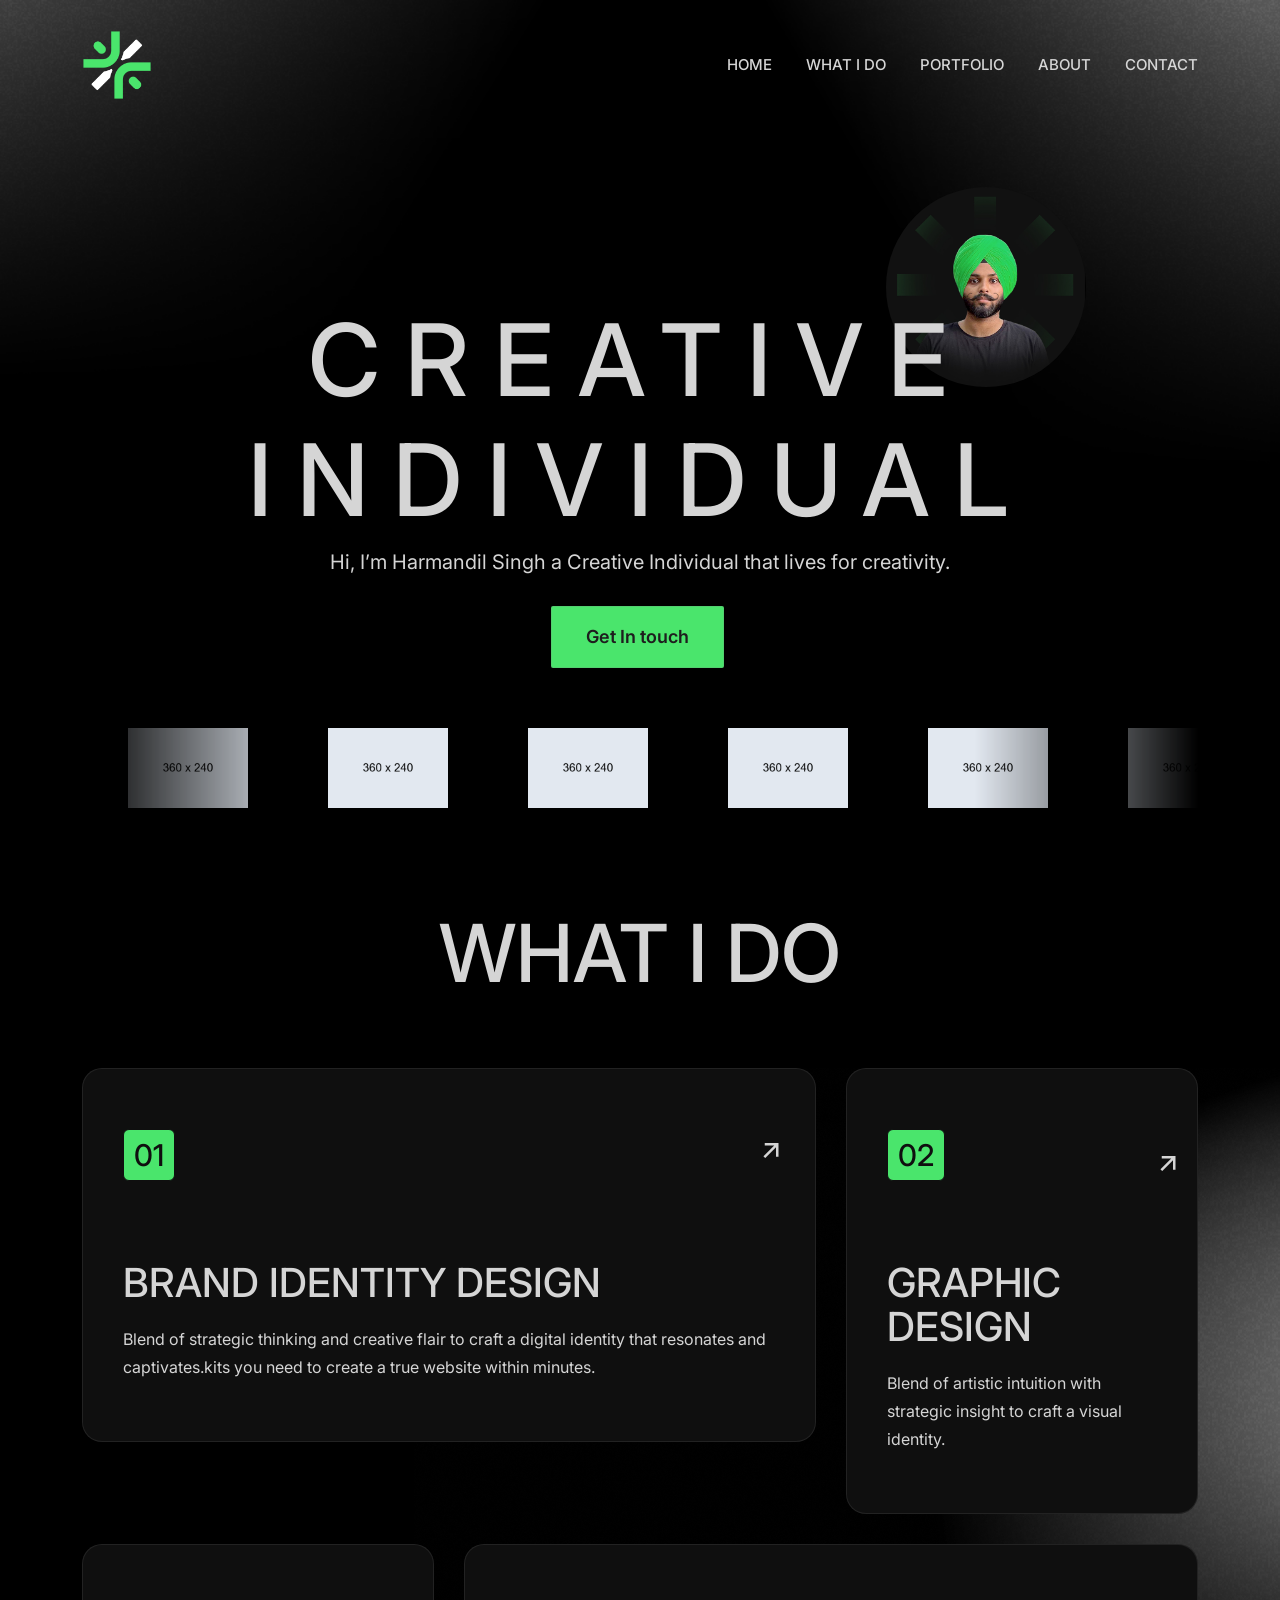
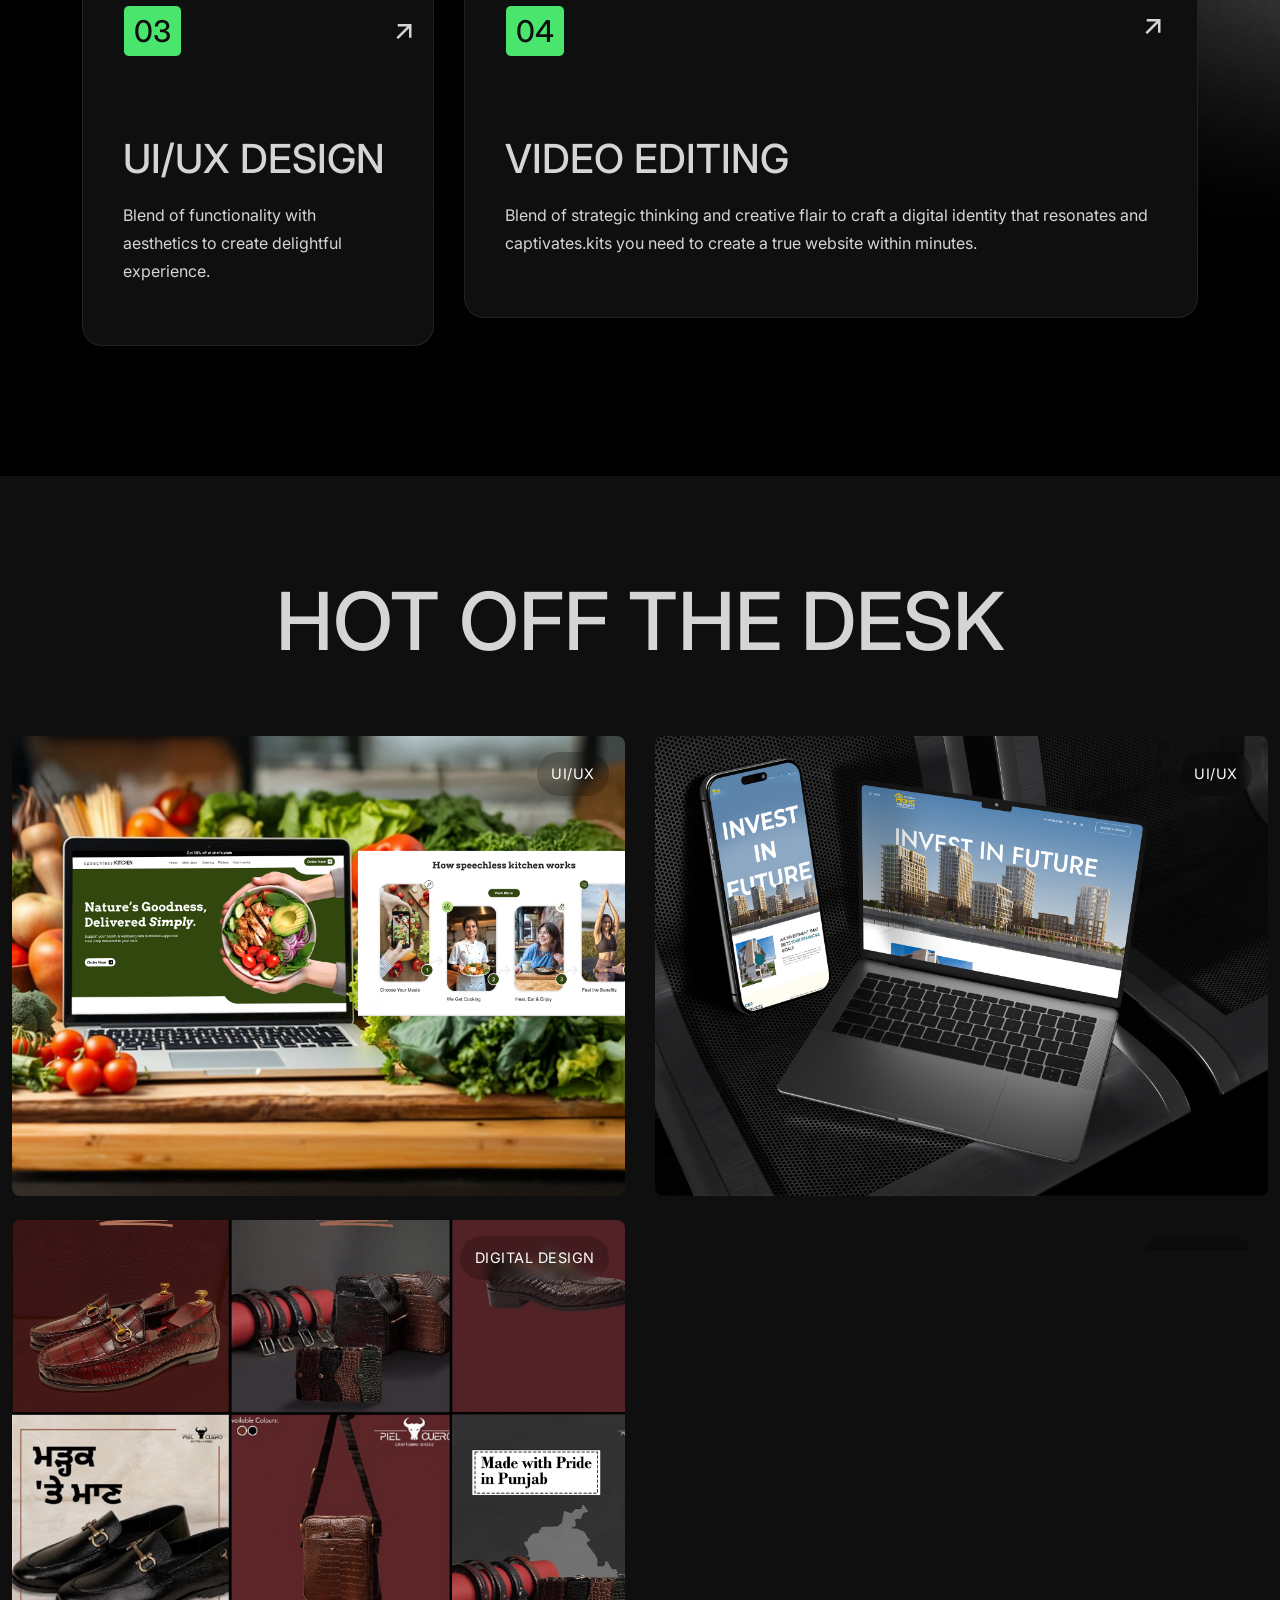
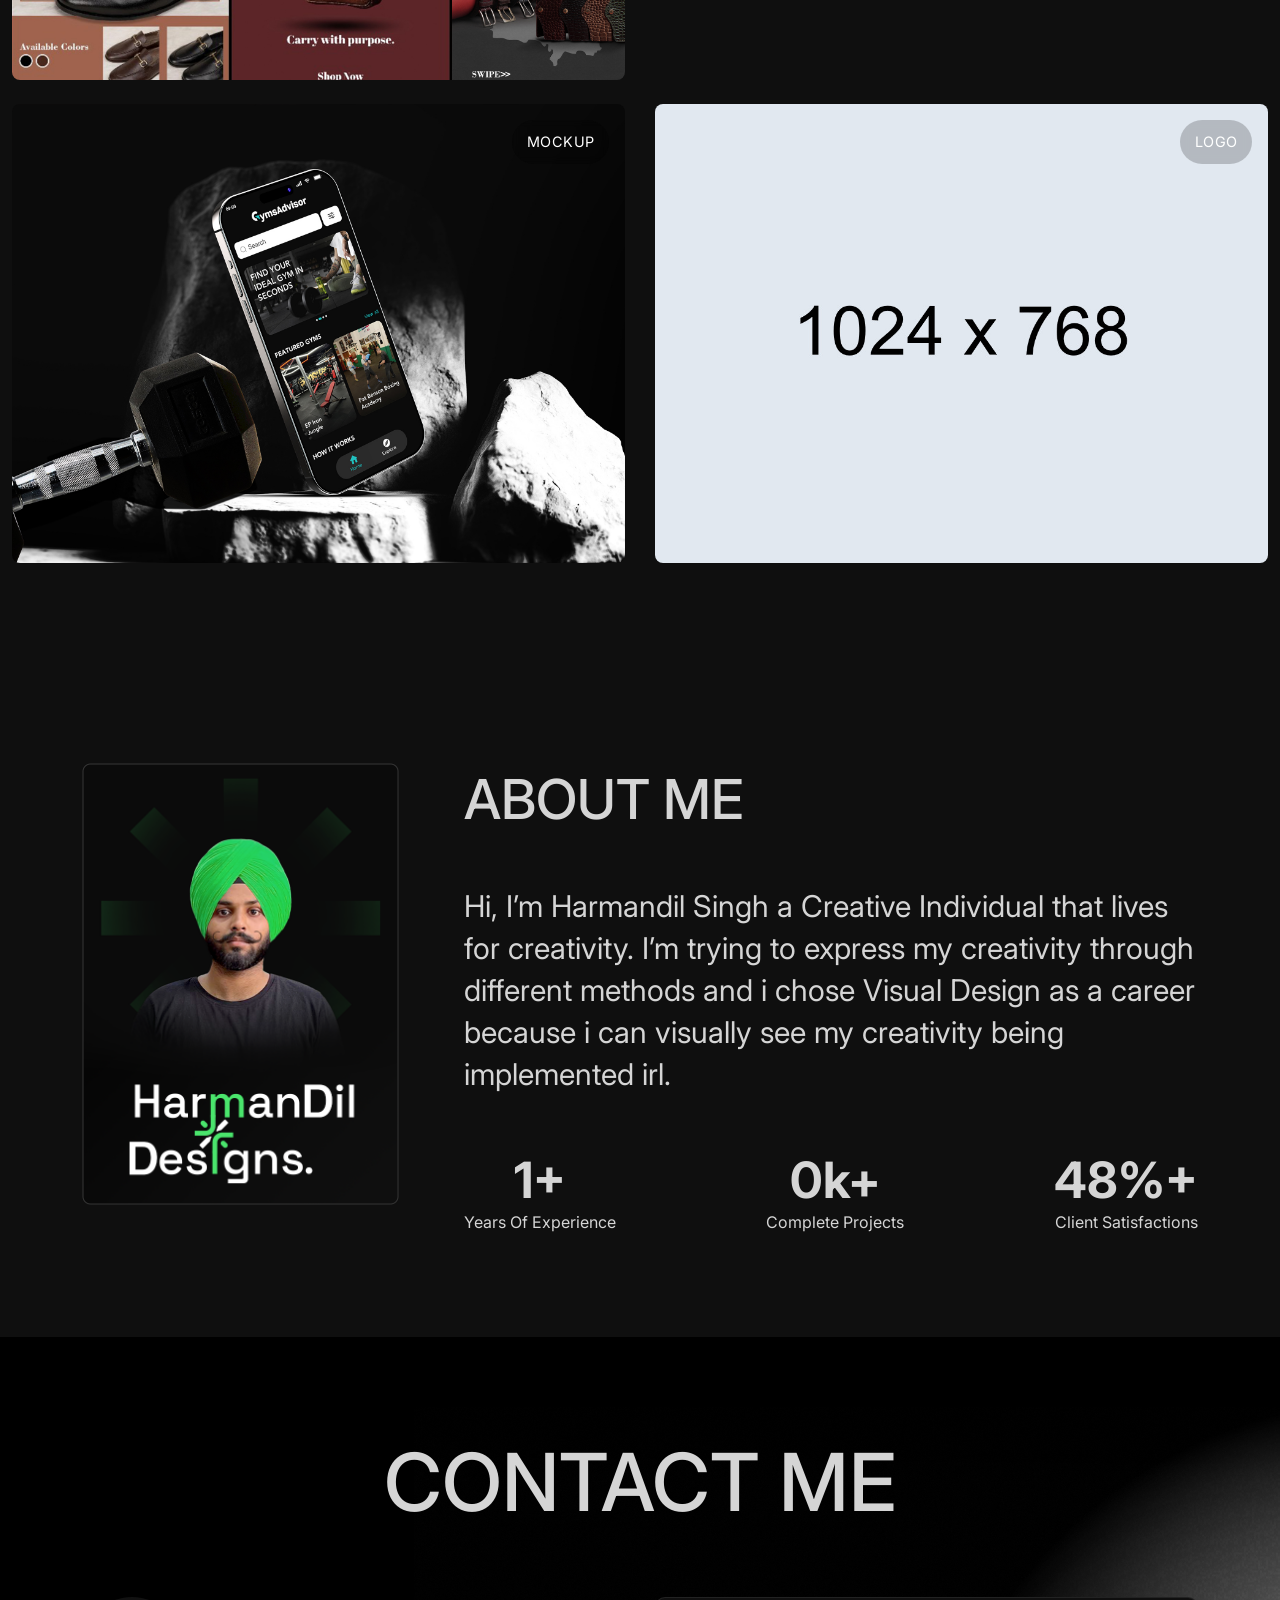
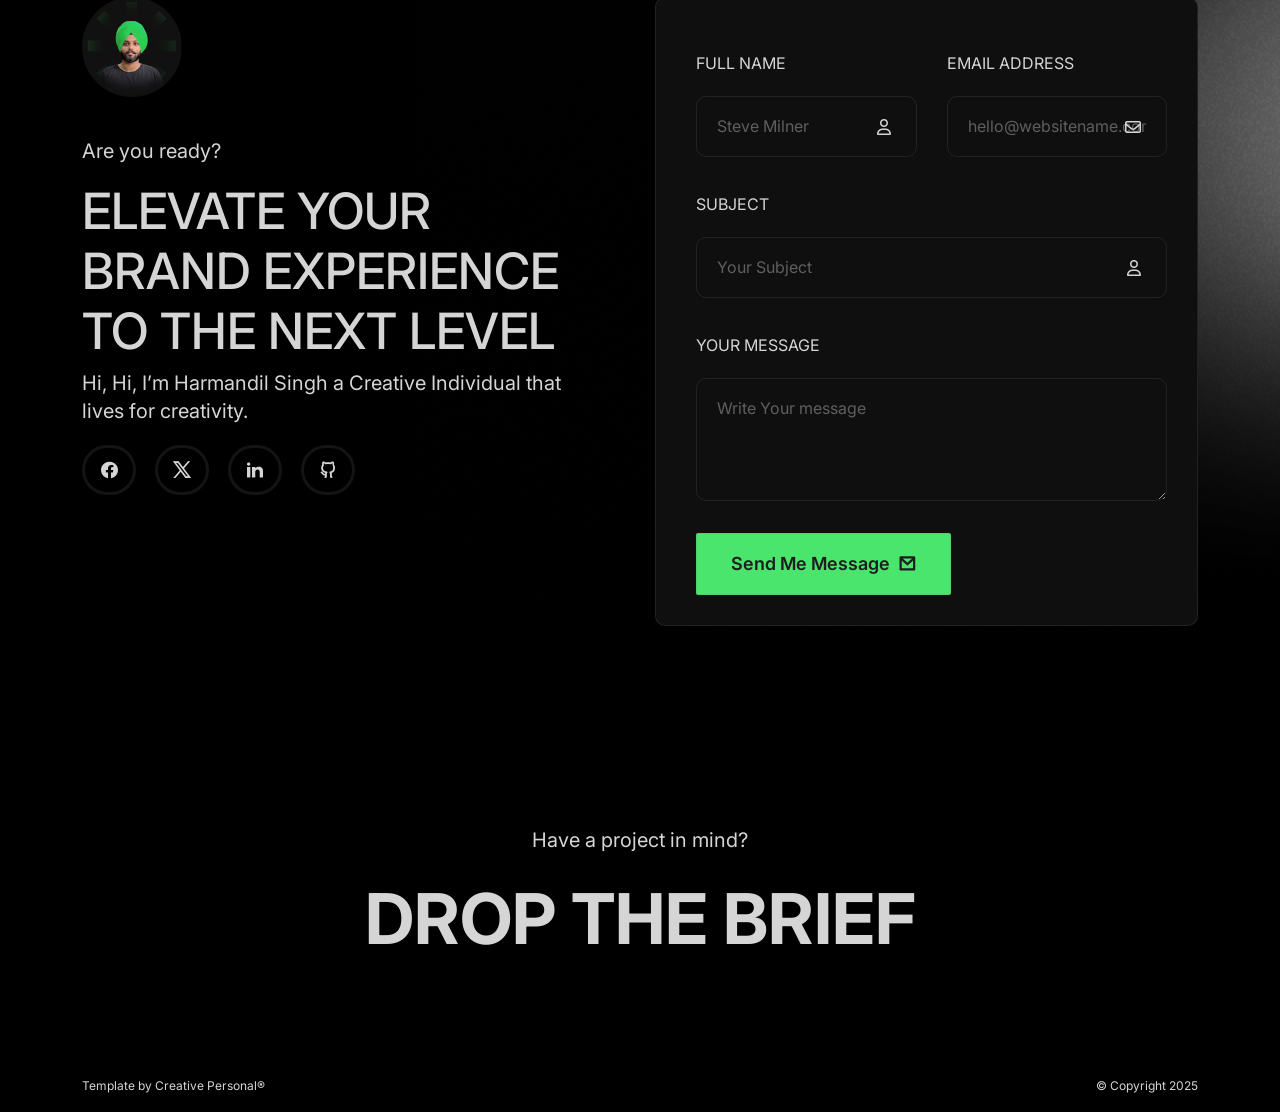
==== commit b2545c3c: "Update index-onepage.html" ====
--- a/index-onepage.html
+++ b/index-onepage.html
@@ -351,7 +351,7 @@
                     <!-- START COUNTER DESIGN AREA -->
                     <div class="hero-counter-area d-flex justify-content-between wow fadeInUp delay-0-4s">
                         <div class="counter-item counter-text-wrap">
-                            <span class="count-text plus" data-speed="3000" data-stop="8">0</span>
+                            <span class="count-text plus" data-speed="3000" data-stop="2">0</span>
                             <span class="counter-title">Years Of Experience</span>
                         </div>
                         <div class="counter-item counter-text-wrap">
@@ -508,4 +508,4 @@
     <script src="assets/js/script.js"></script>
 </body>
 
-</html>+</html>
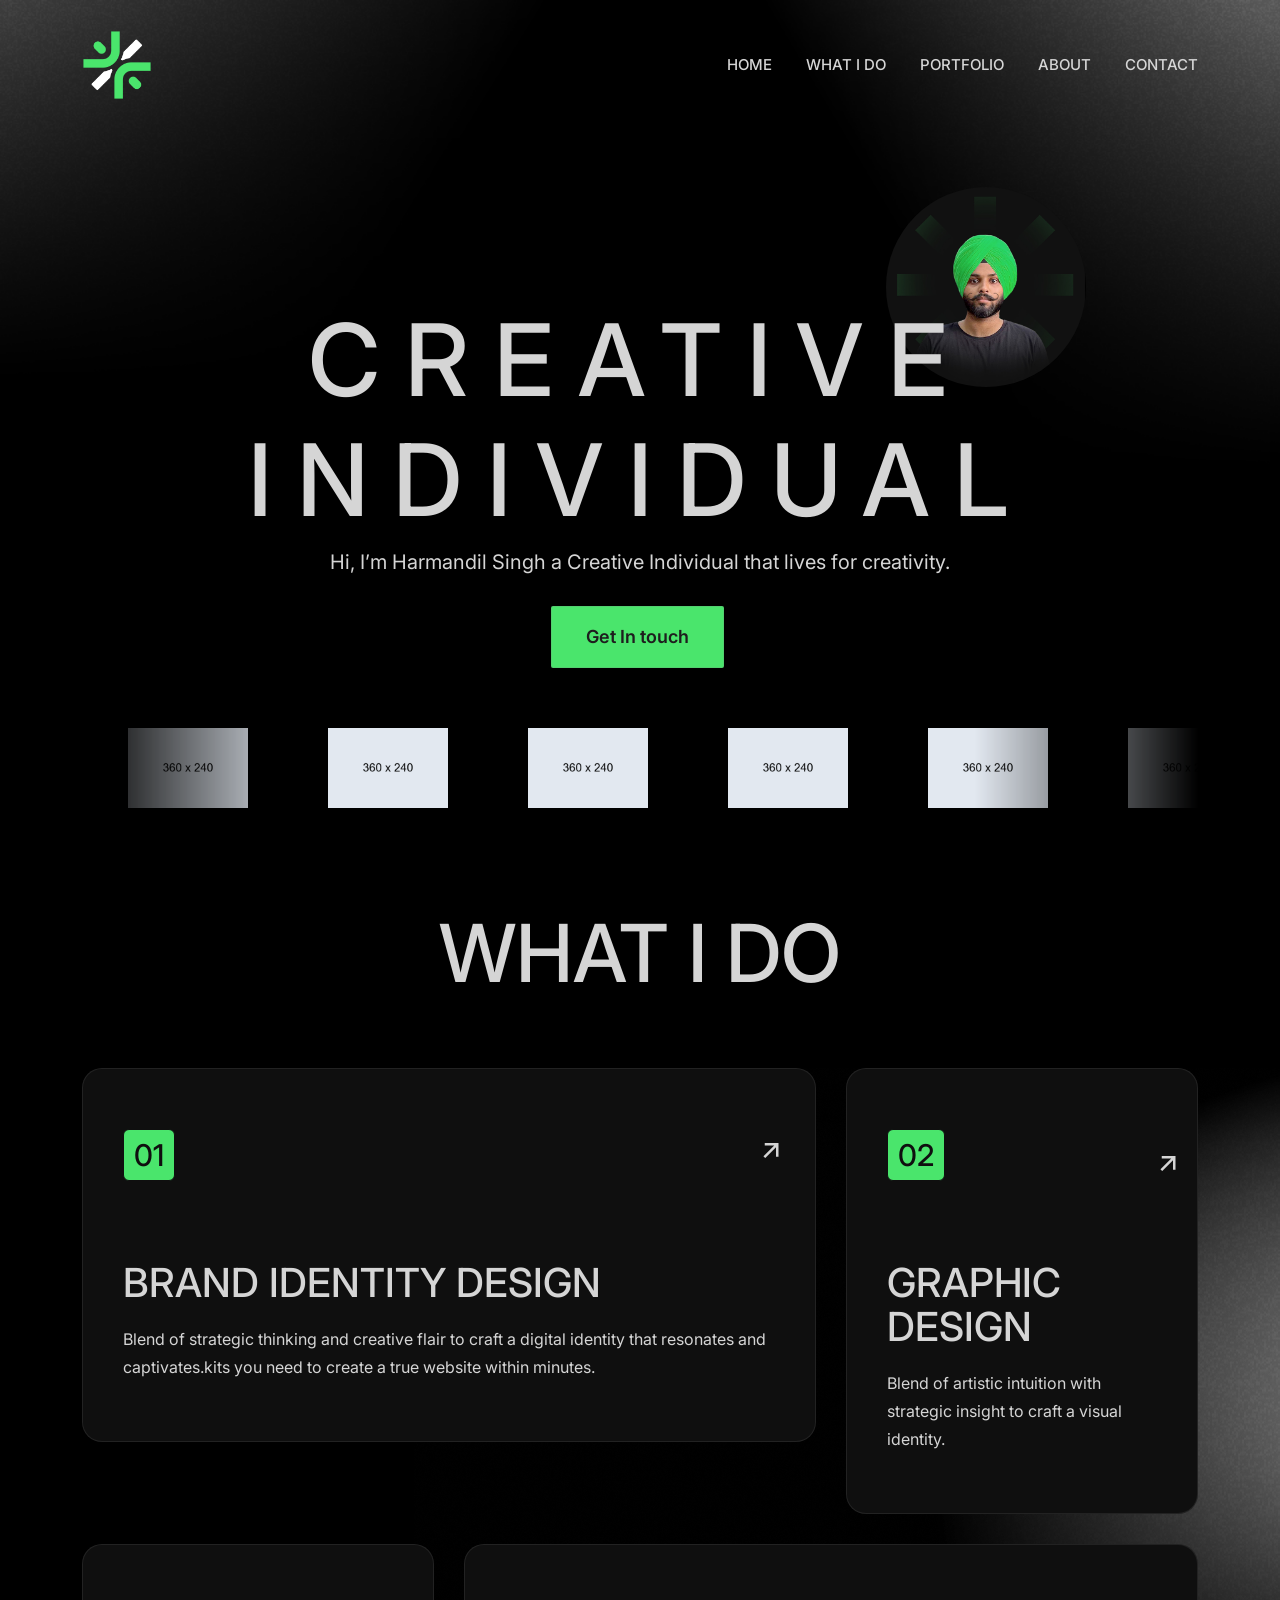
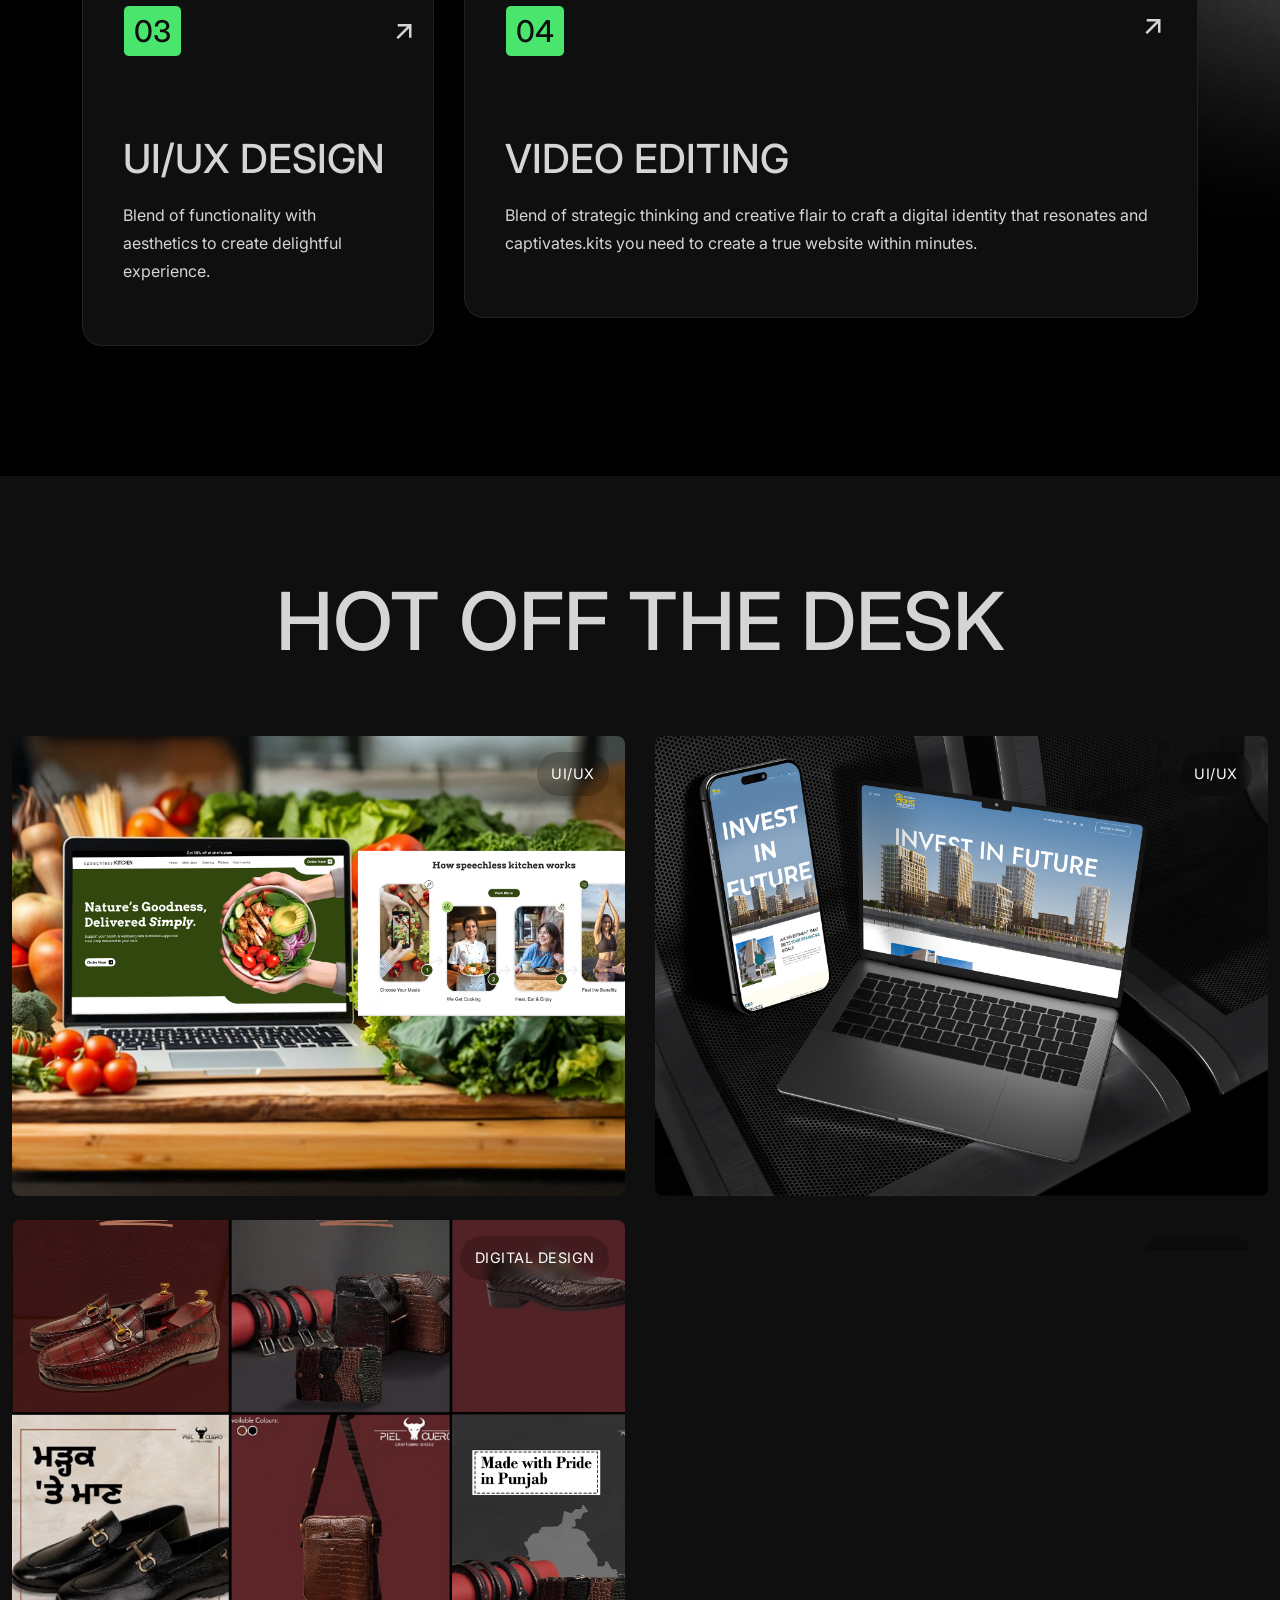
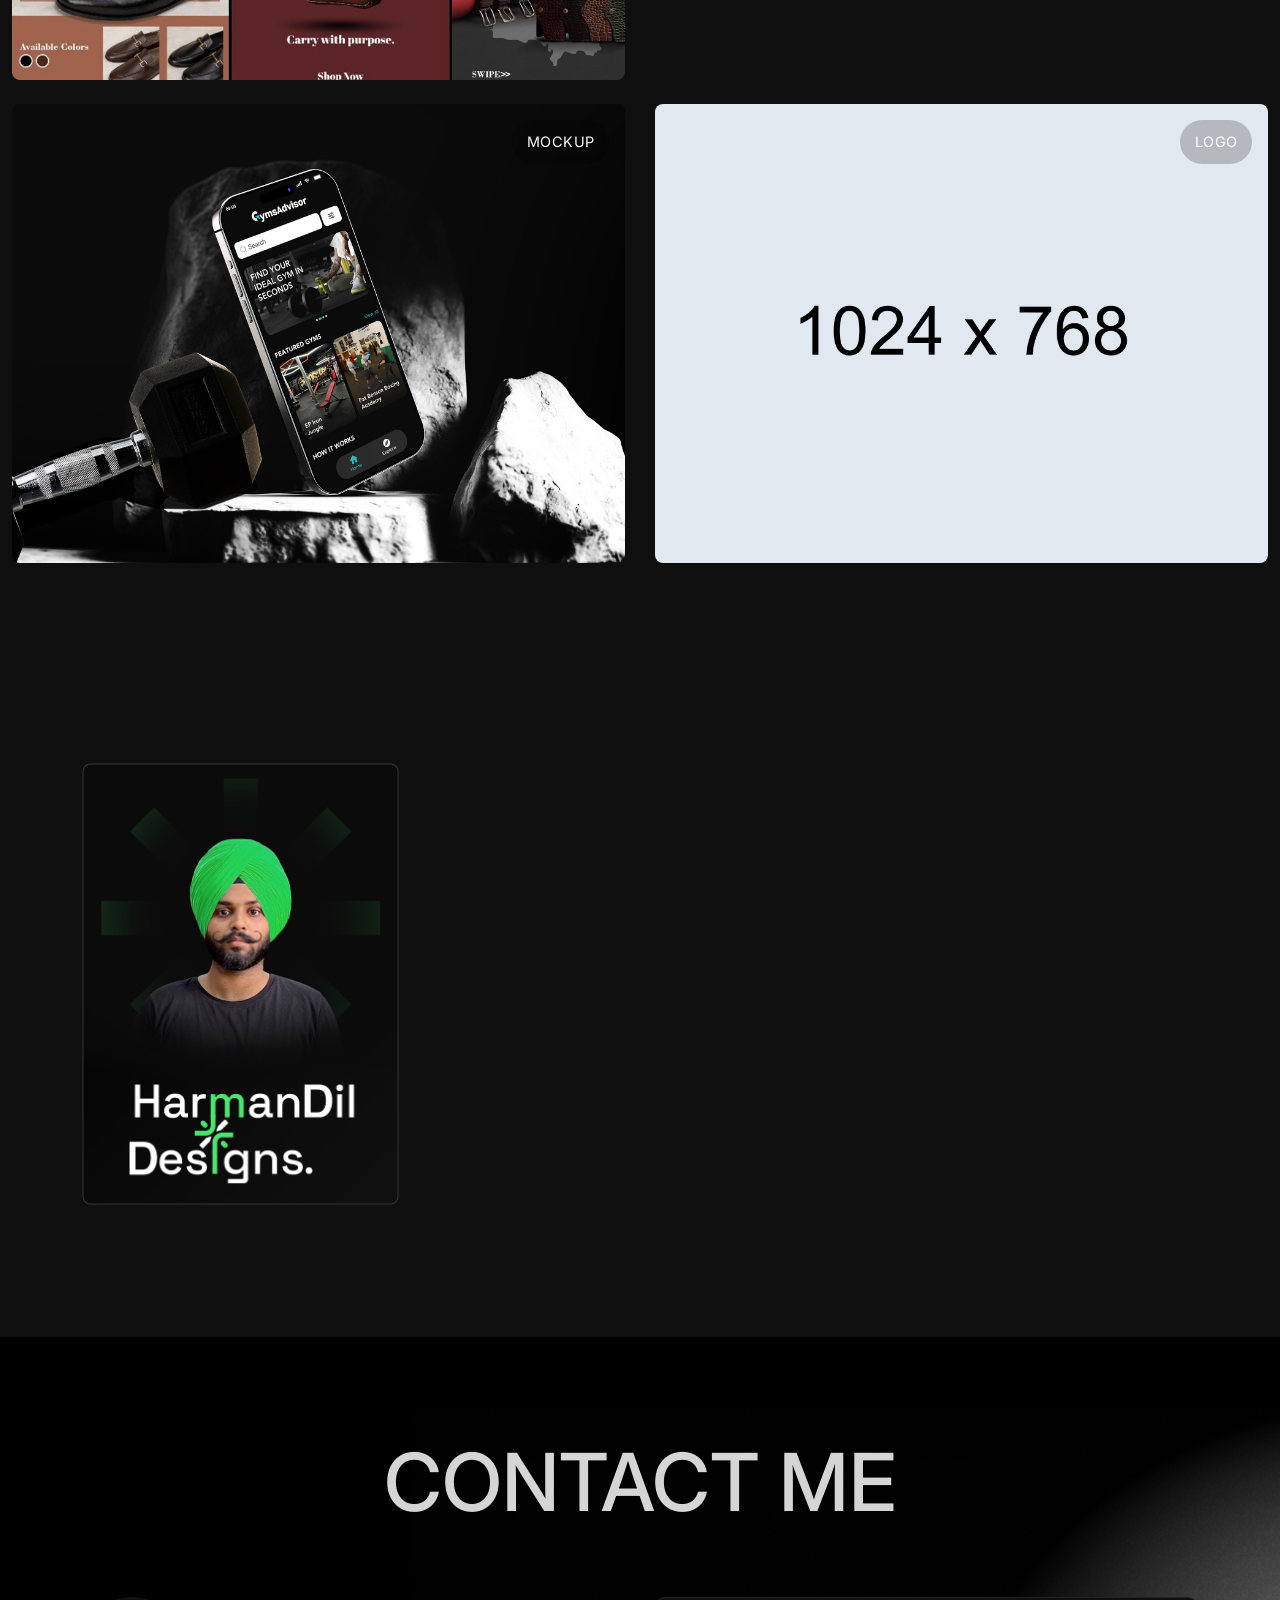
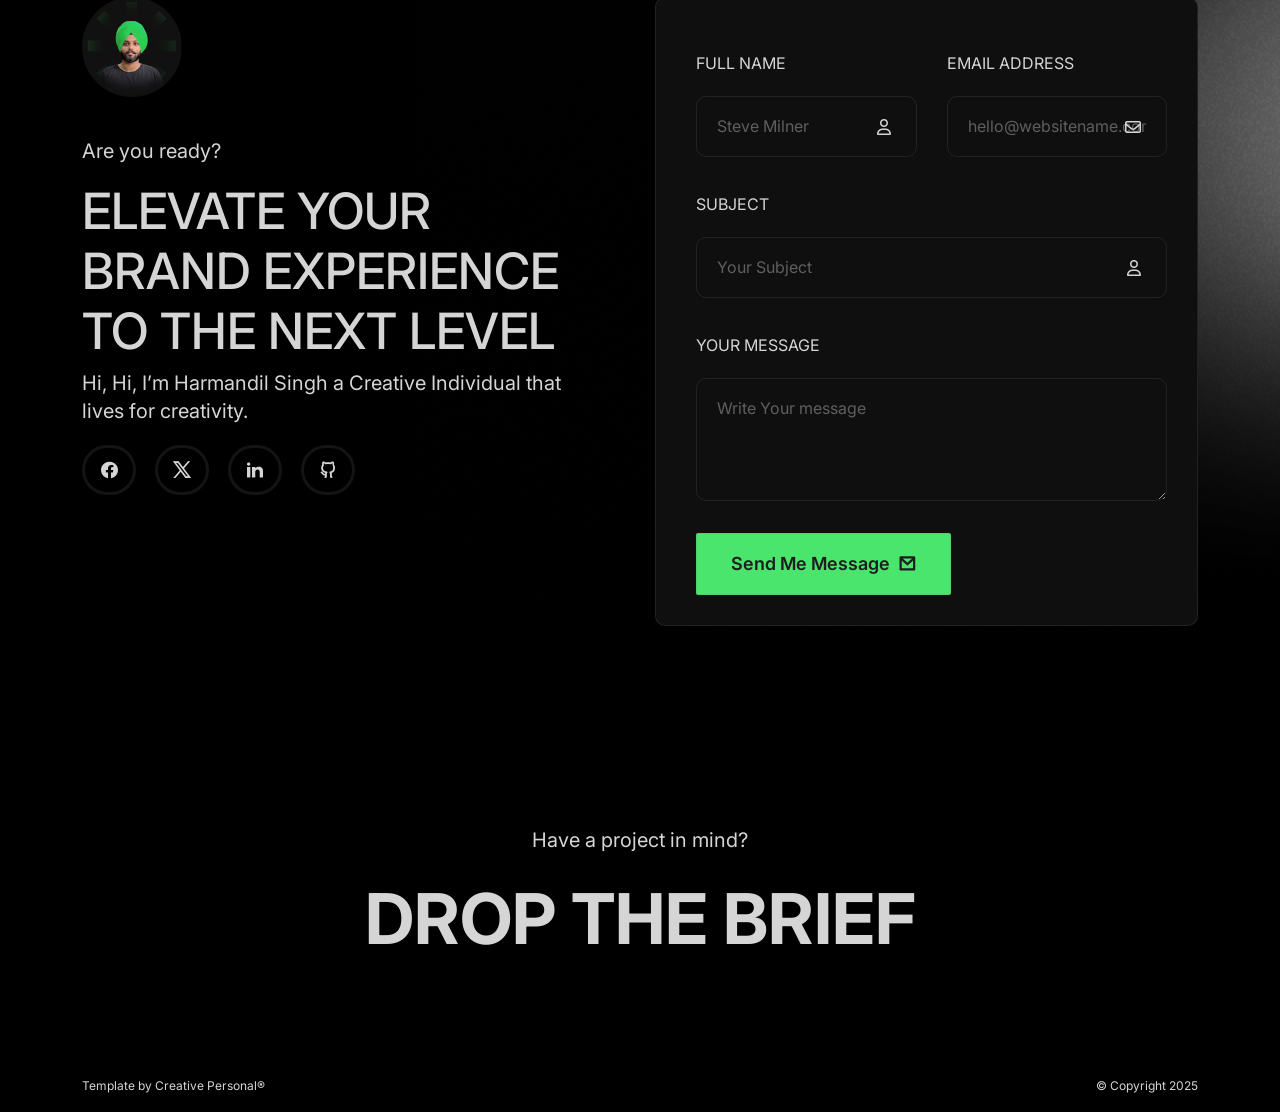
==== commit a4d84112: "Update index-onepage.html" ====
--- a/index-onepage.html
+++ b/index-onepage.html
@@ -245,7 +245,7 @@
                 <!-- // END SINGLE PORTFOLIO DESIGN AREA -->
                 <!-- START SINGLE PORTFOLIO DESIGN AREA -->
                 <div class="col-md-6 col-xl-6 portfolio-item category-2">
-                    <a href="/real-estate-landing-page.html">                        
+                    <a href="./real-estate-landing-page.html">                        
                         <div class="portfolio-box">
                             <!-- Image -->
                             <img src="assets/images/projects/work2.jpg" alt="" data-rjs="2">
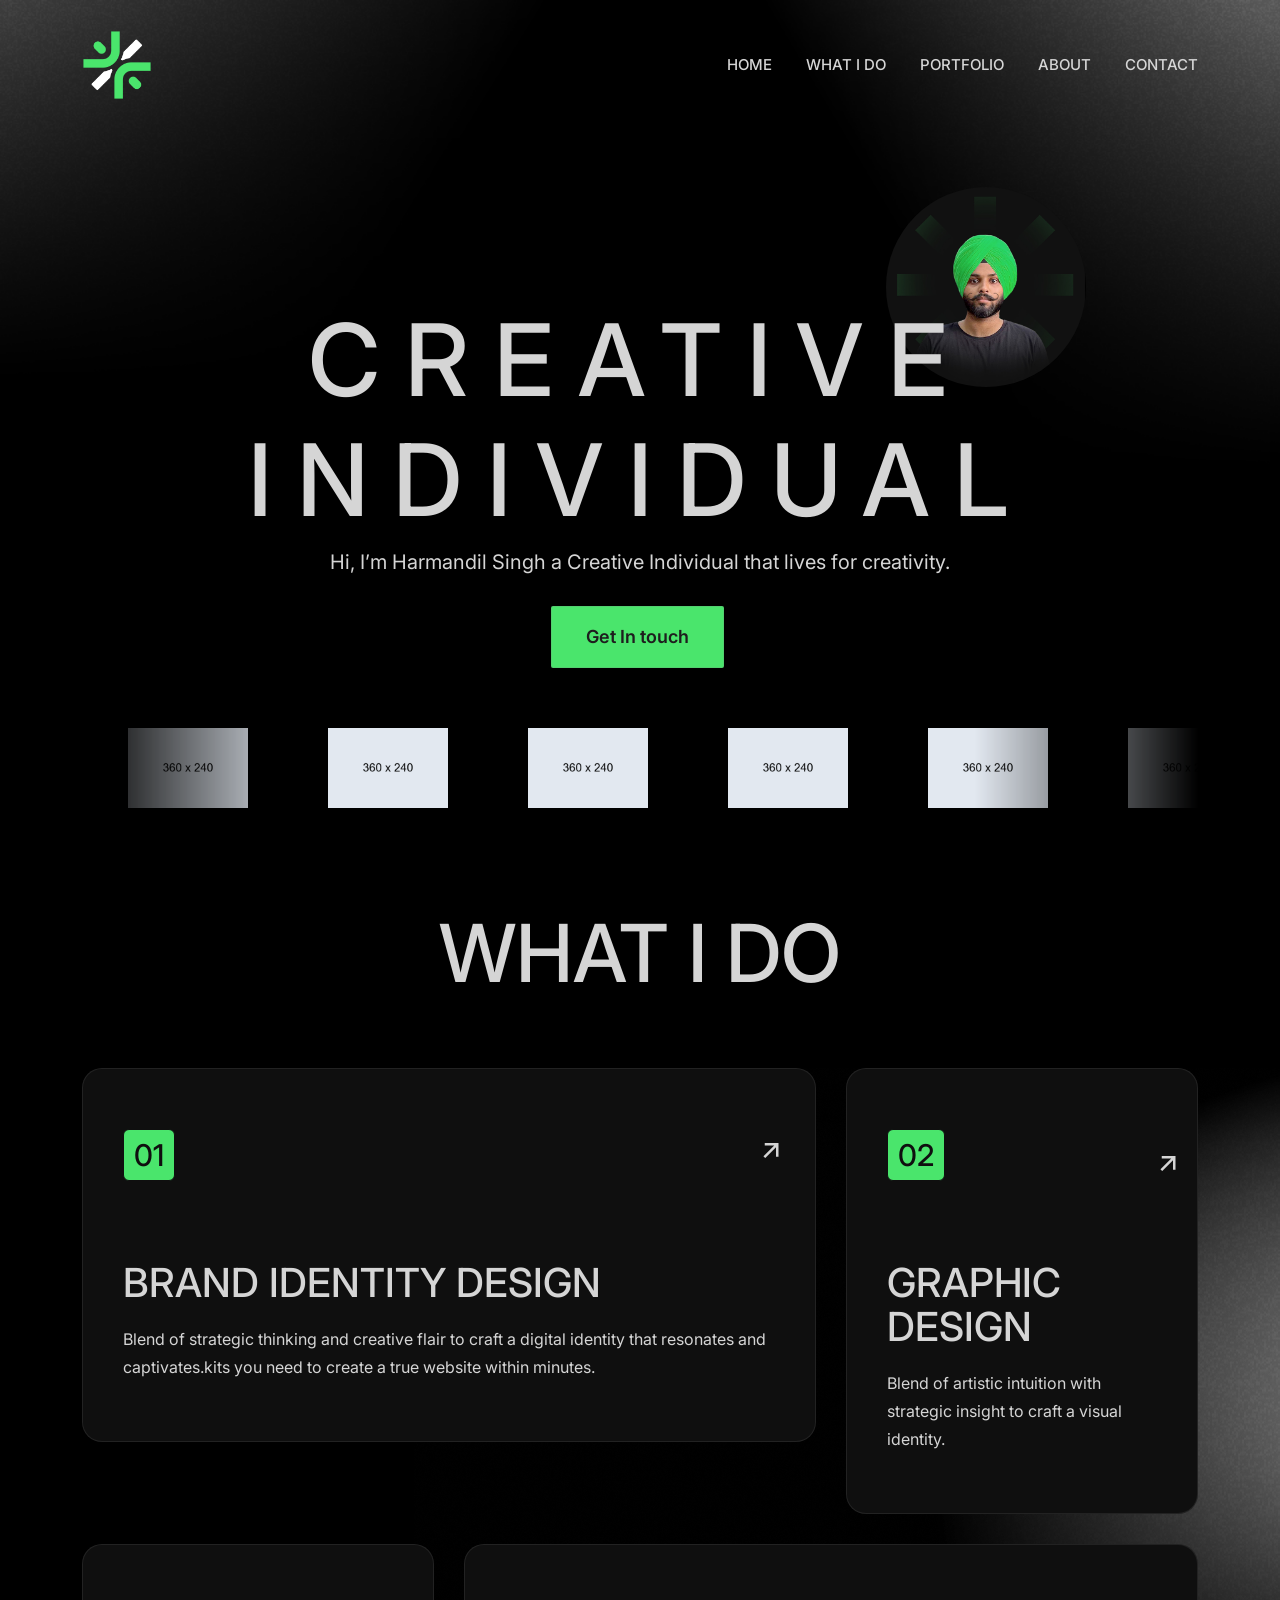
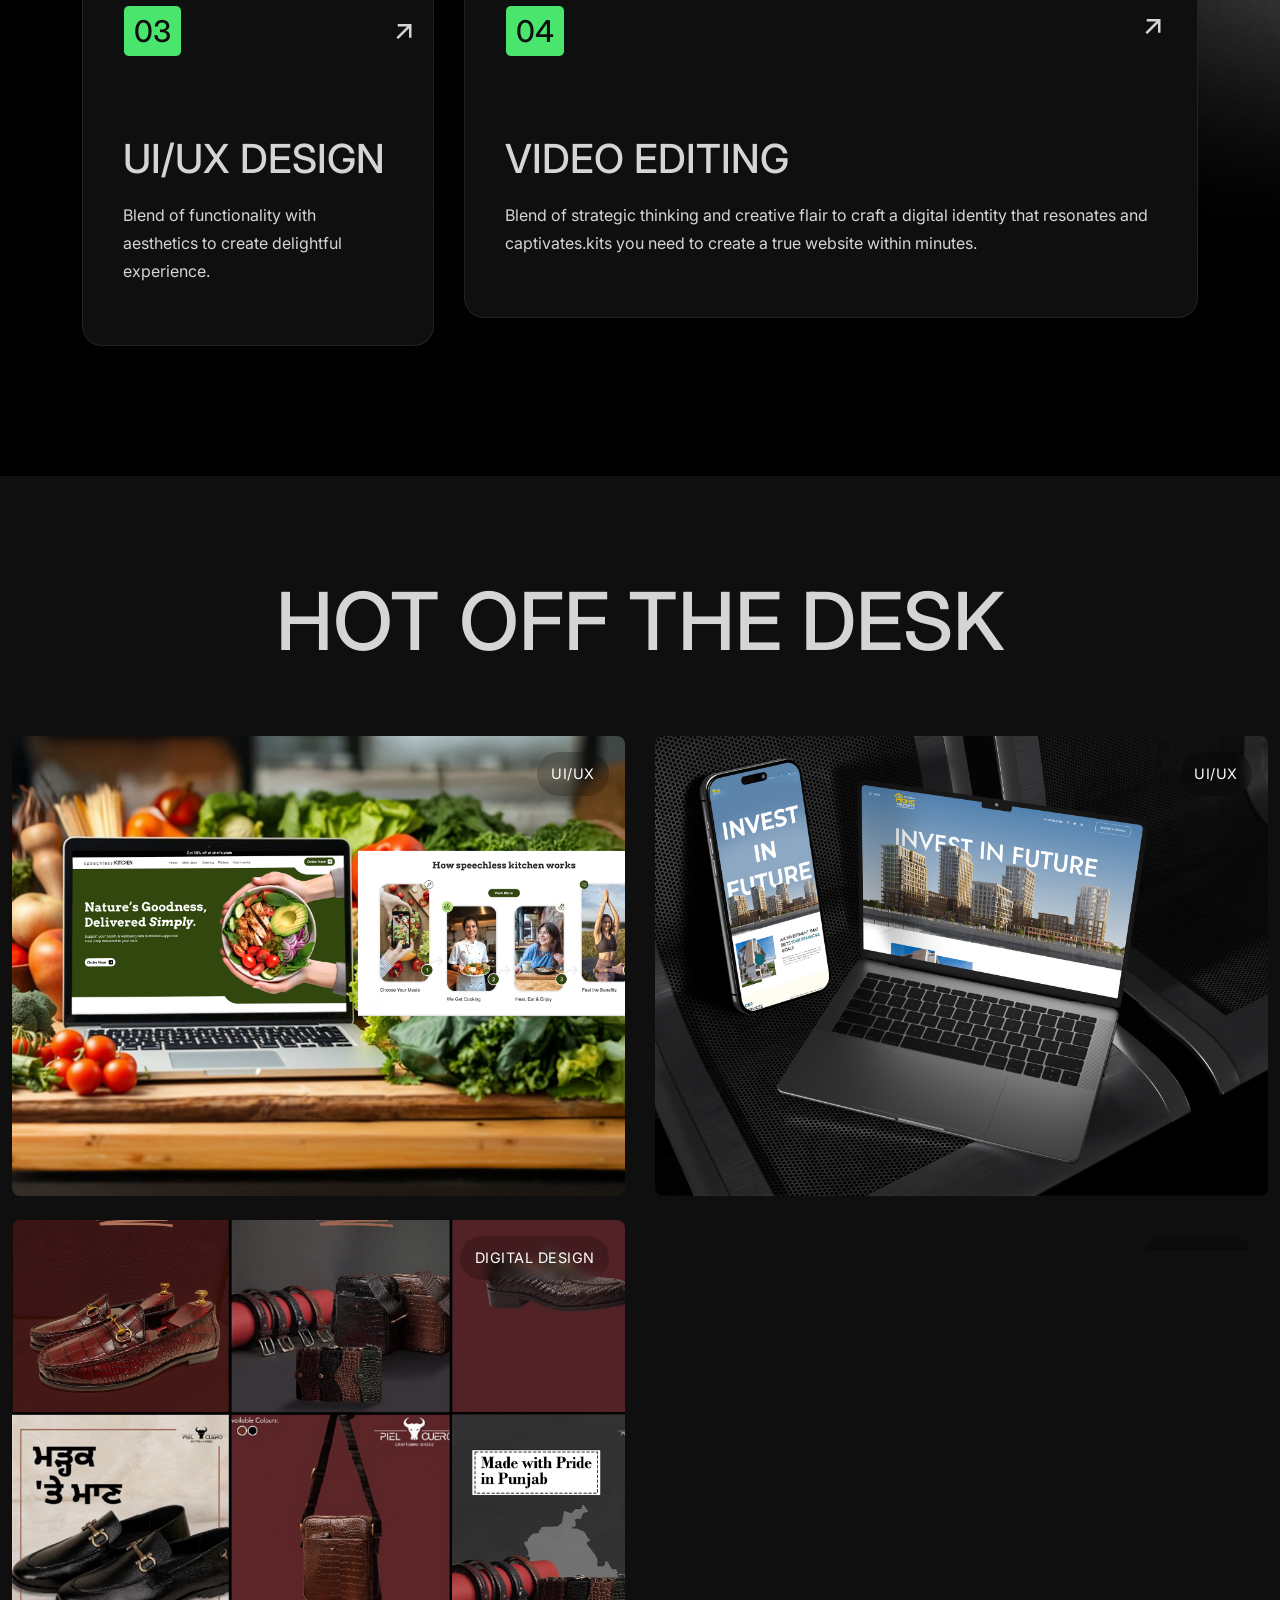
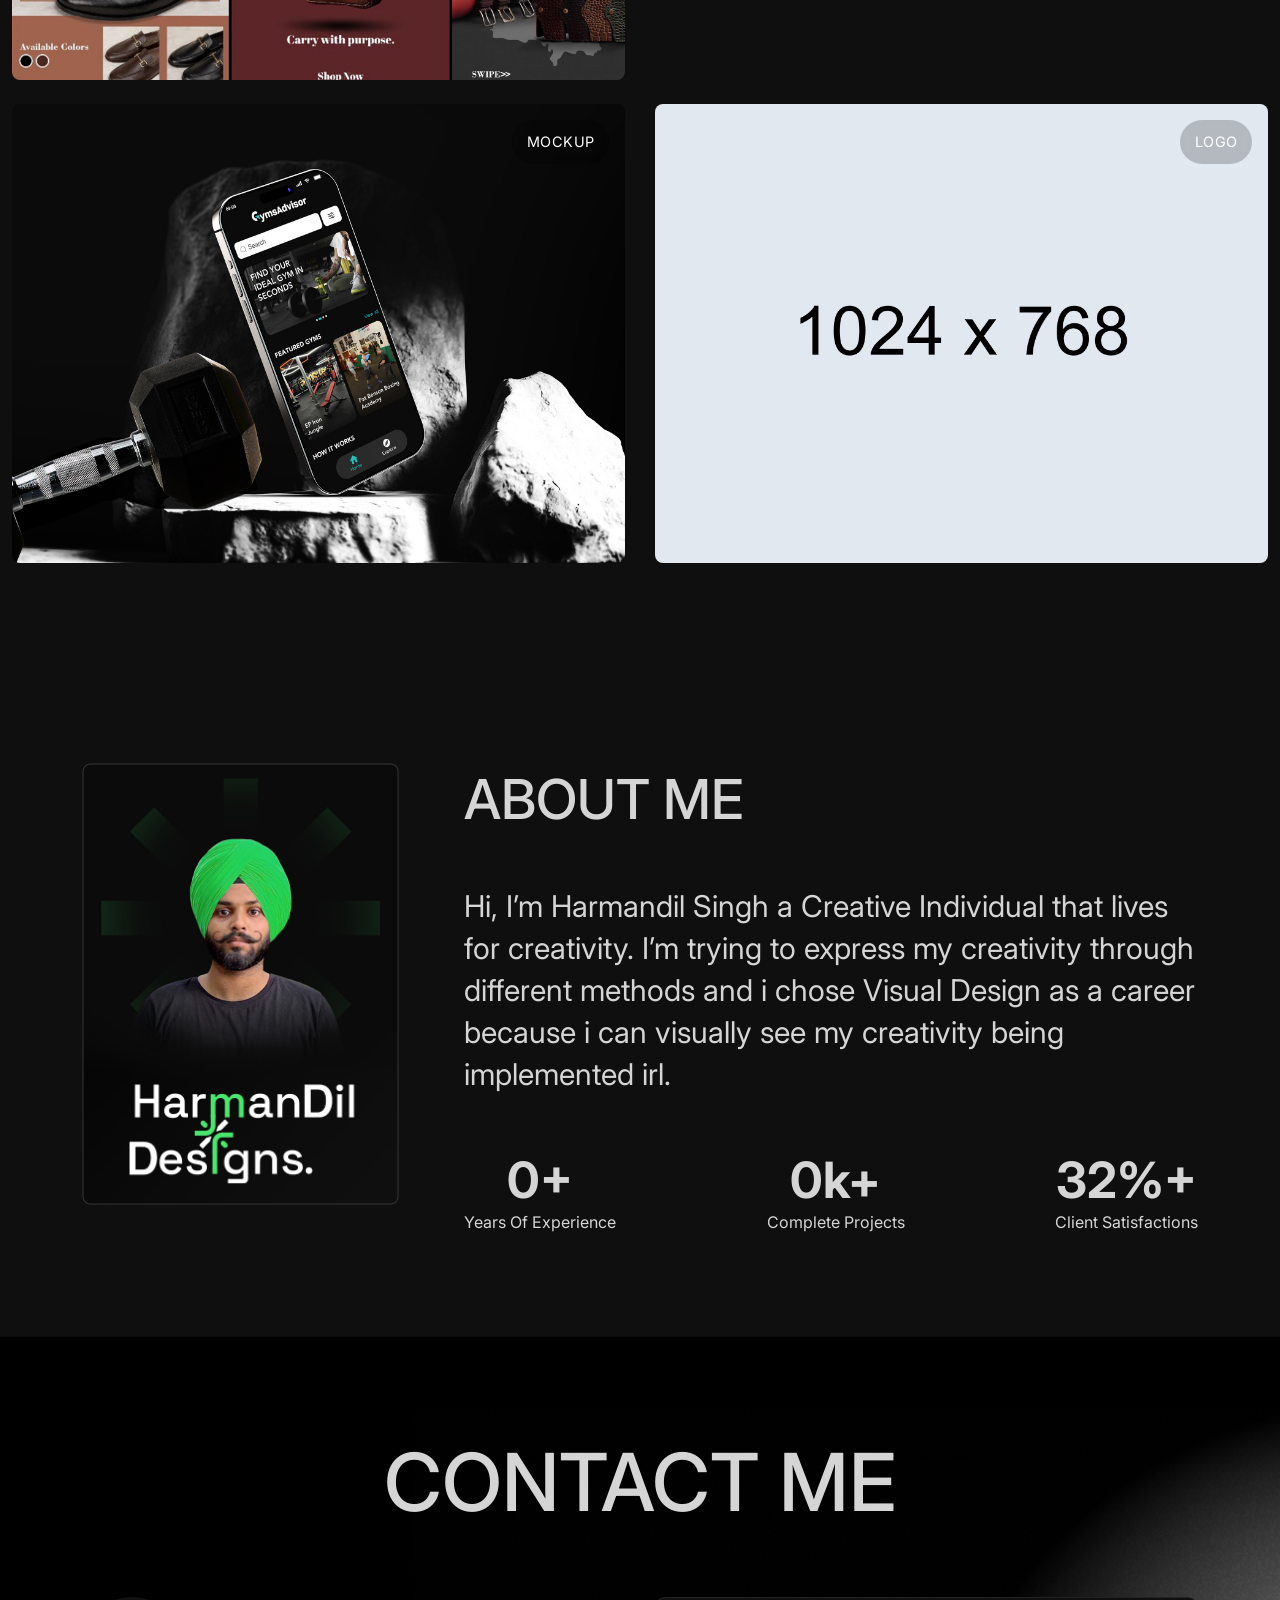
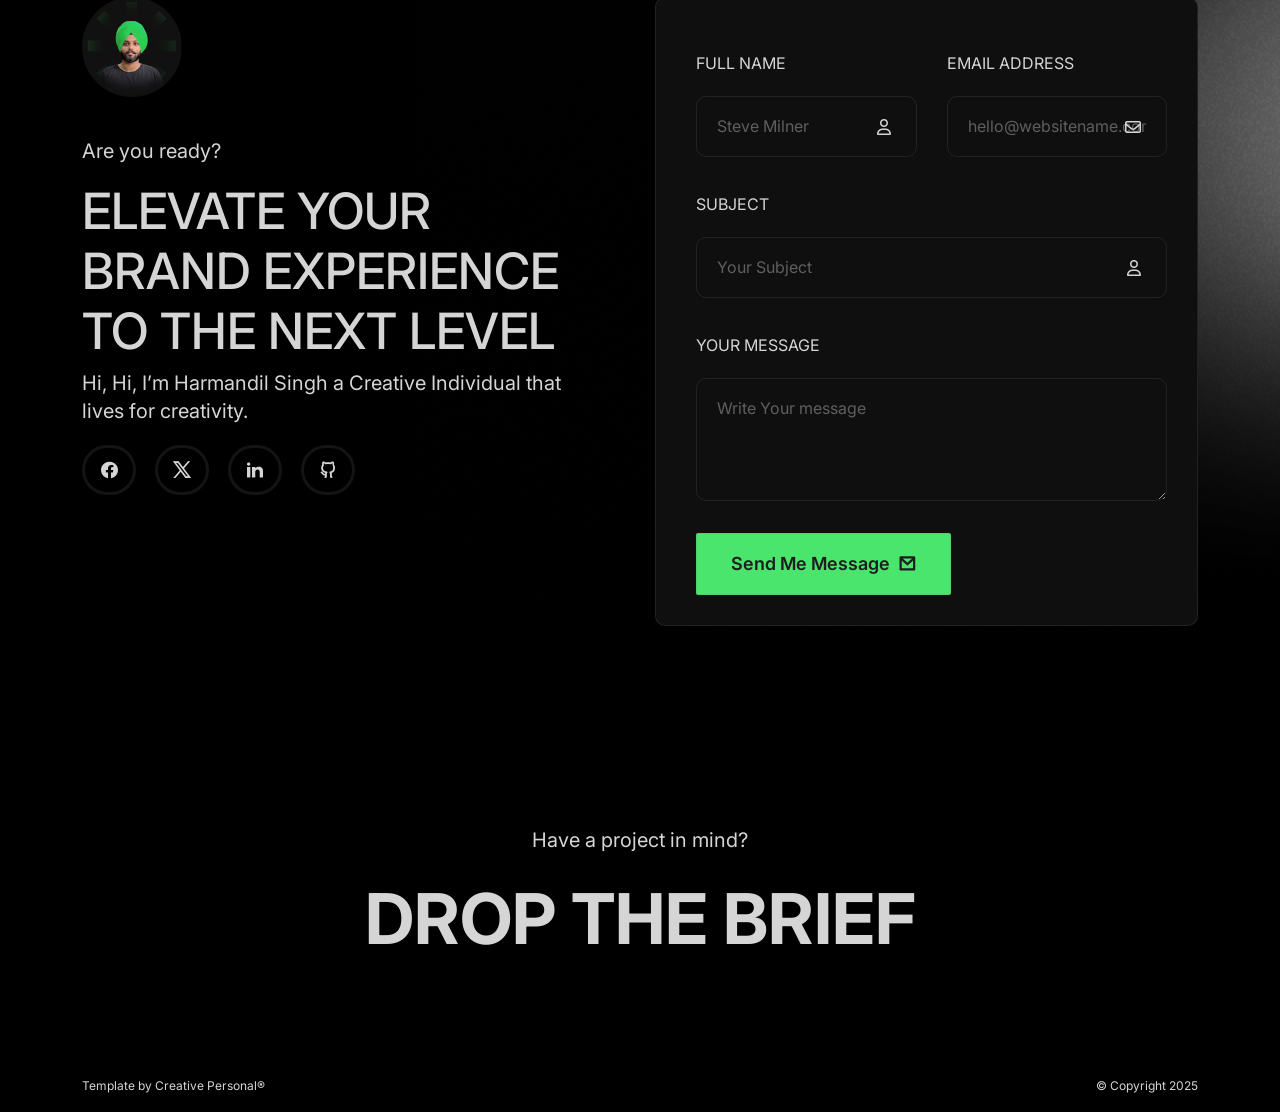
==== commit 5699bb65: "Update index-onepage.html" ====
--- a/index-onepage.html
+++ b/index-onepage.html
@@ -245,7 +245,7 @@
                 <!-- // END SINGLE PORTFOLIO DESIGN AREA -->
                 <!-- START SINGLE PORTFOLIO DESIGN AREA -->
                 <div class="col-md-6 col-xl-6 portfolio-item category-2">
-                    <a href="./real-estate-landing-page.html">                        
+                    <a href="https://harmandildesigns.github.io/real-estate-landing-page.html">                        
                         <div class="portfolio-box">
                             <!-- Image -->
                             <img src="assets/images/projects/work2.jpg" alt="" data-rjs="2">
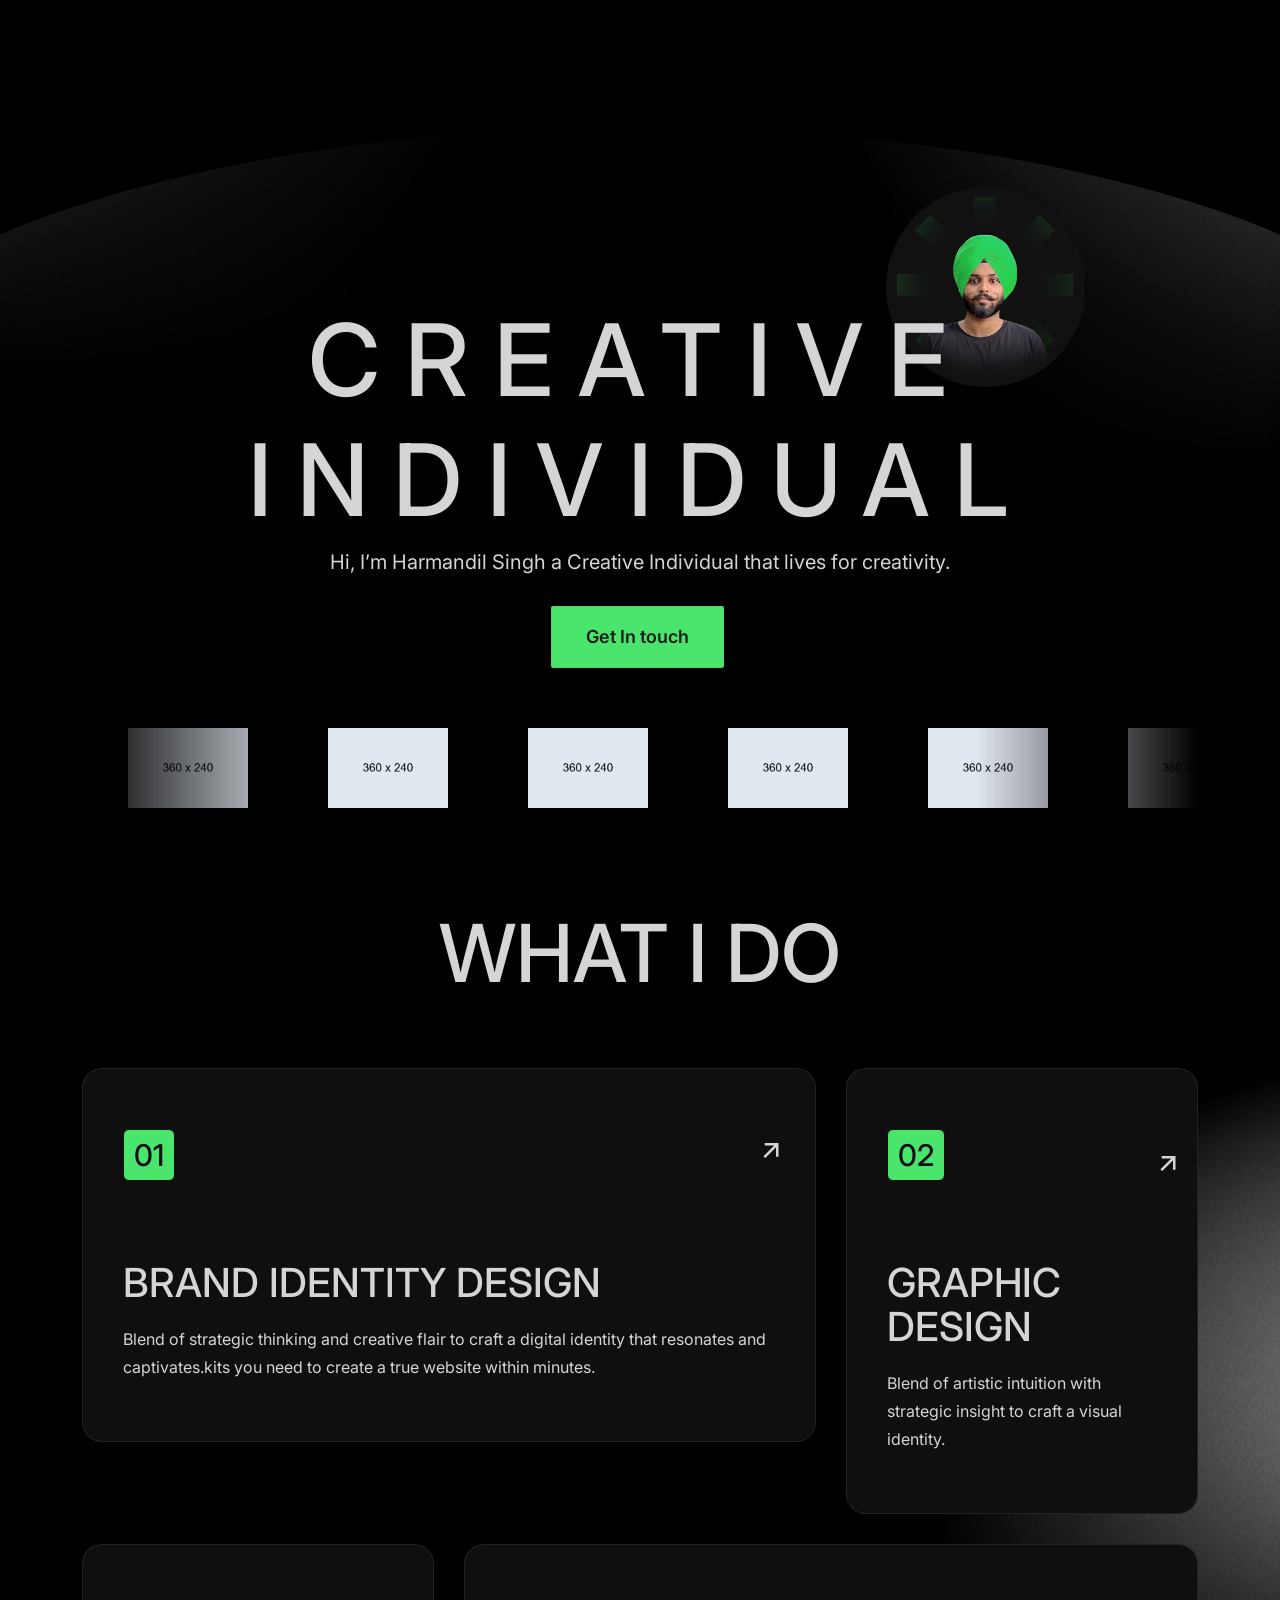
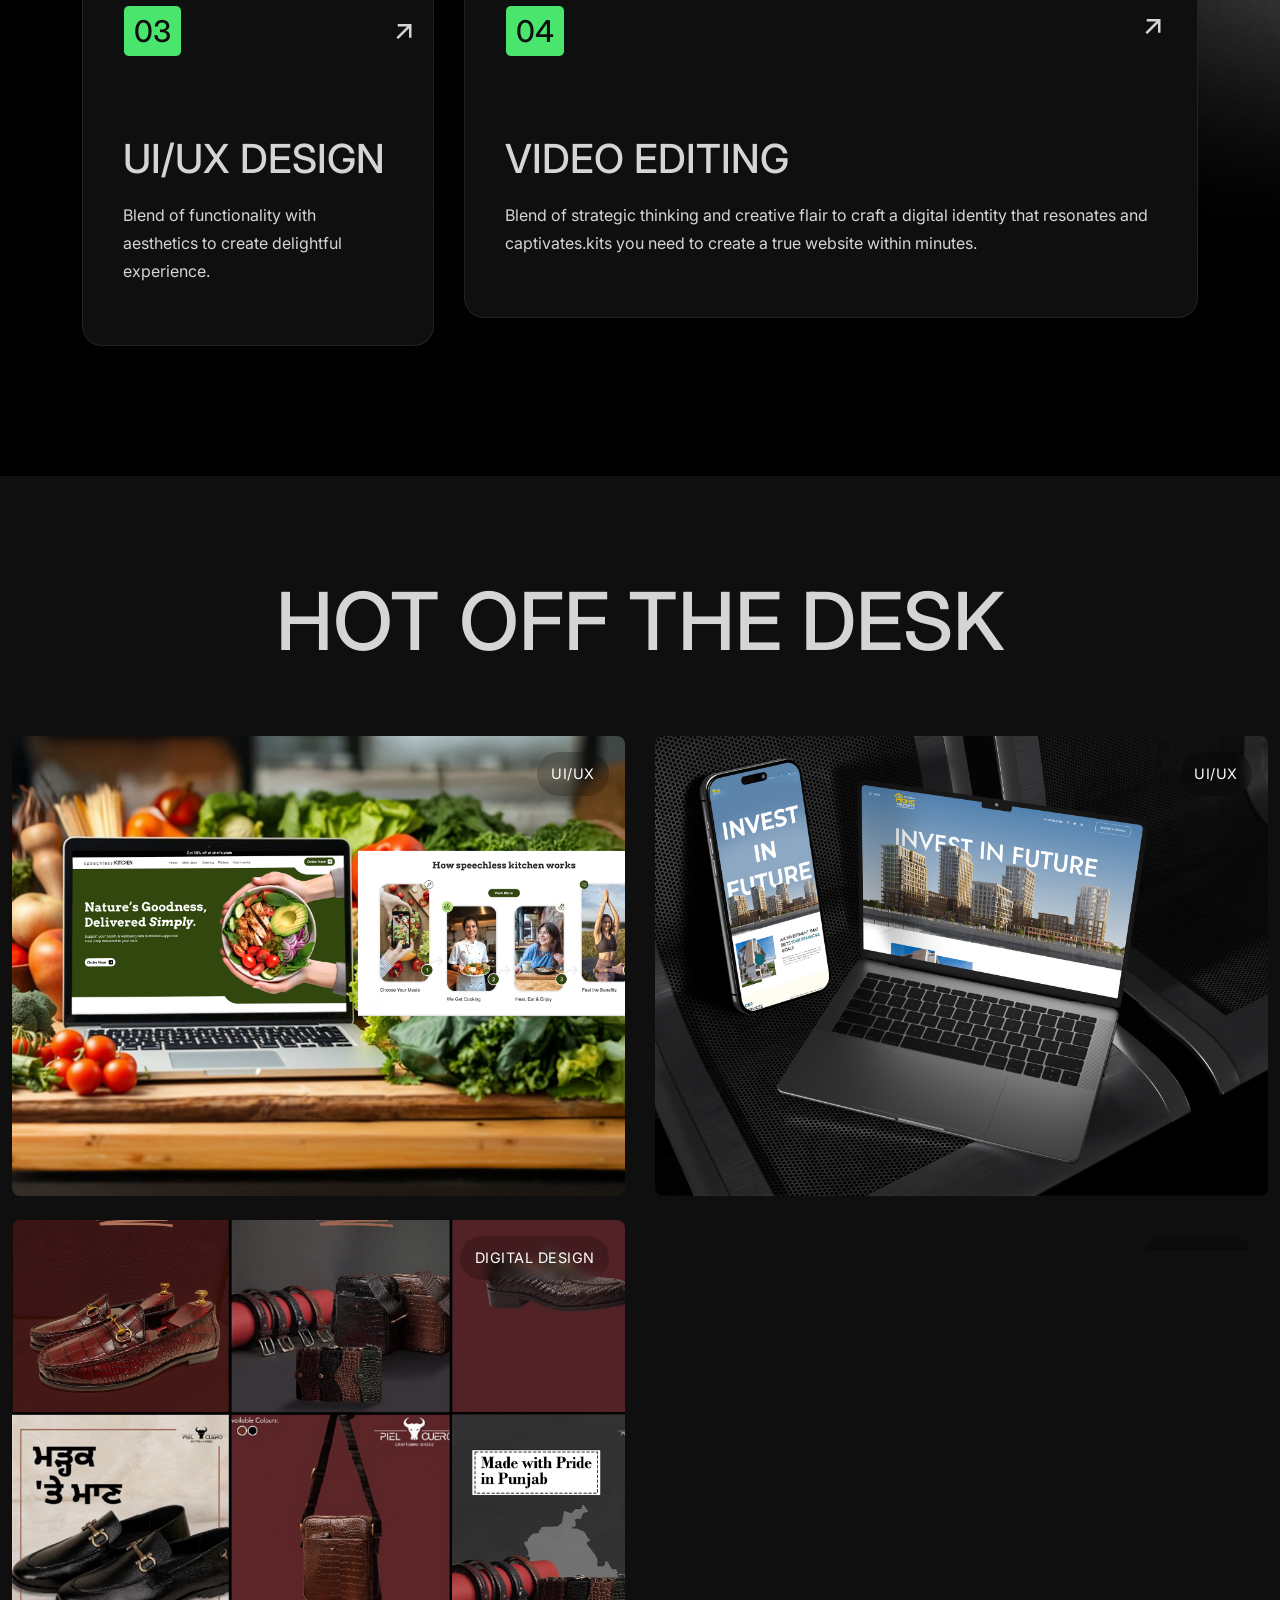
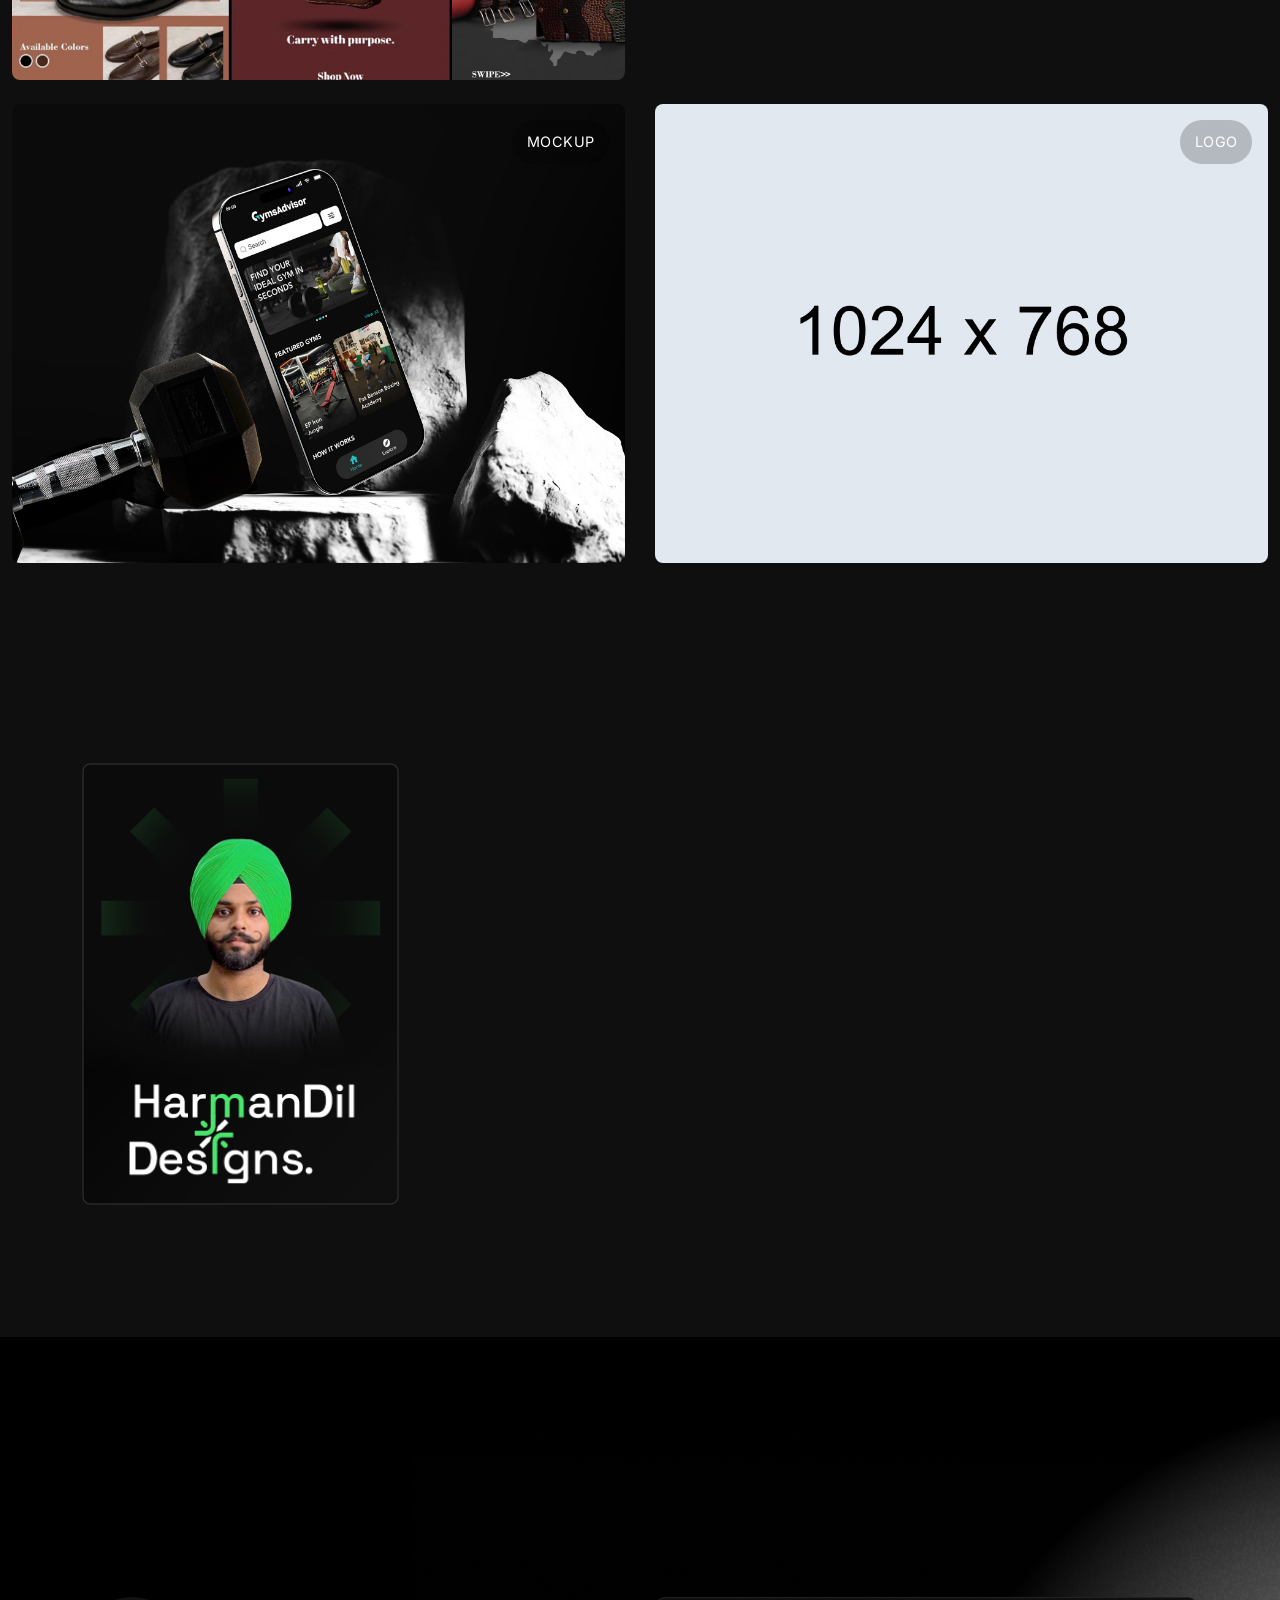
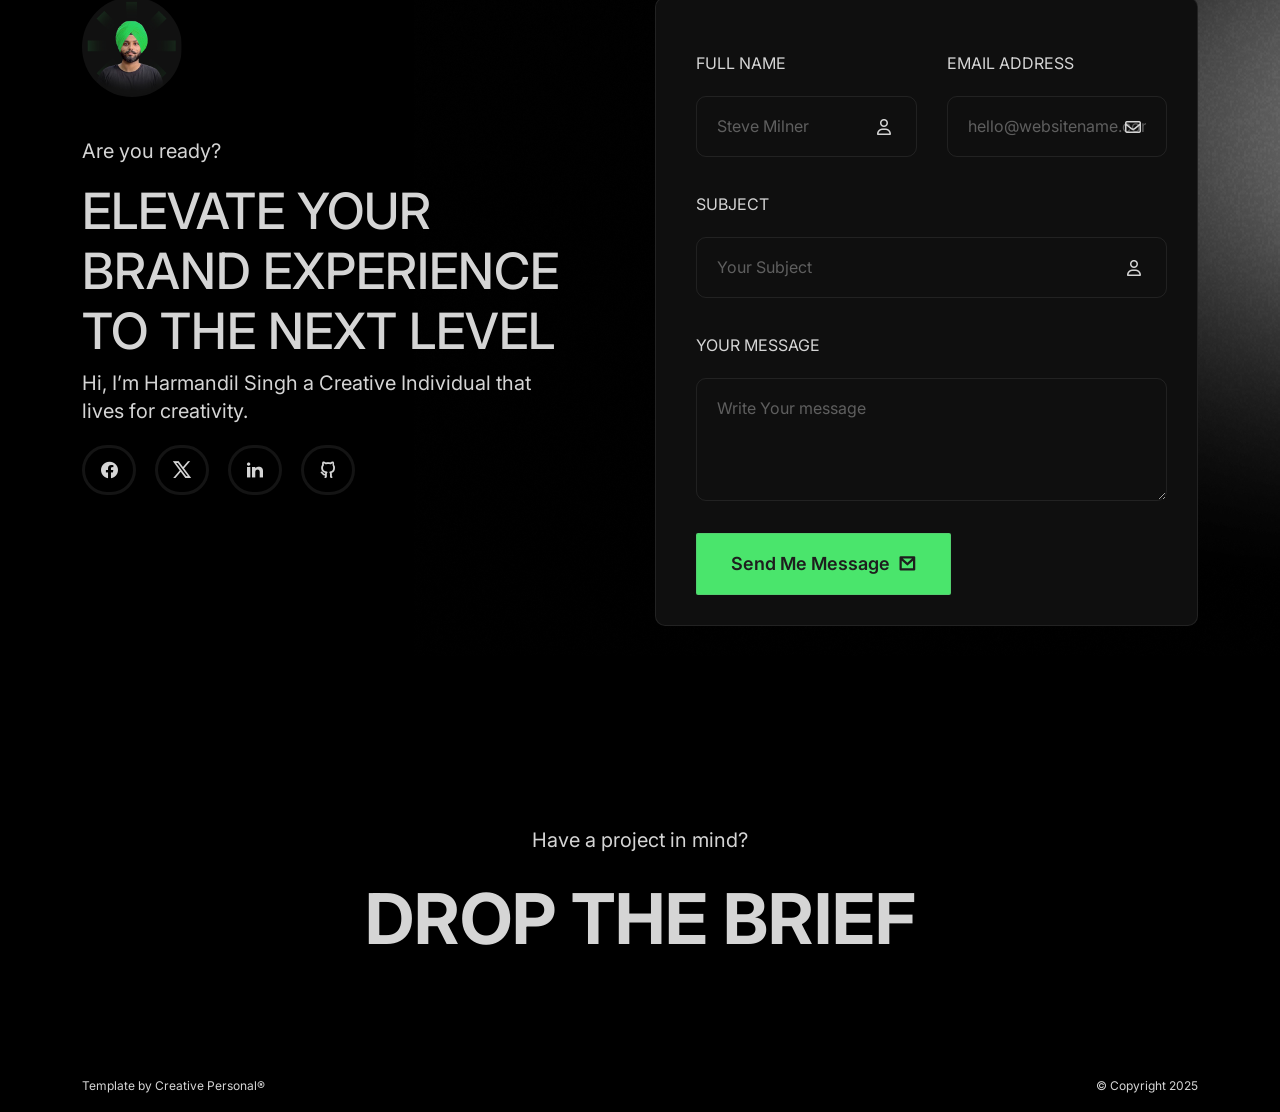
==== commit 39196844: "Updated website" ====
--- a/index-onepage.html
+++ b/index-onepage.html
@@ -386,7 +386,7 @@
                         <img src="assets/images/about/me.jpg" alt="">
                         <p> Are you ready?</p>
                         <h2> Elevate Your Brand experience to the next level</h2>
-                        <p>Hi, Hi, I’m Harmandil Singh a Creative Individual that lives for creativity.</p>
+                        <p>Hi, I’m Harmandil Singh a Creative Individual that lives for creativity.</p>
                         <!-- START CONTACT SINGLEDESIGN AREA -->
                         <div class="single-contact wow fadeInUp" data-wow-delay=".6s">
                             <div class="about-social">
